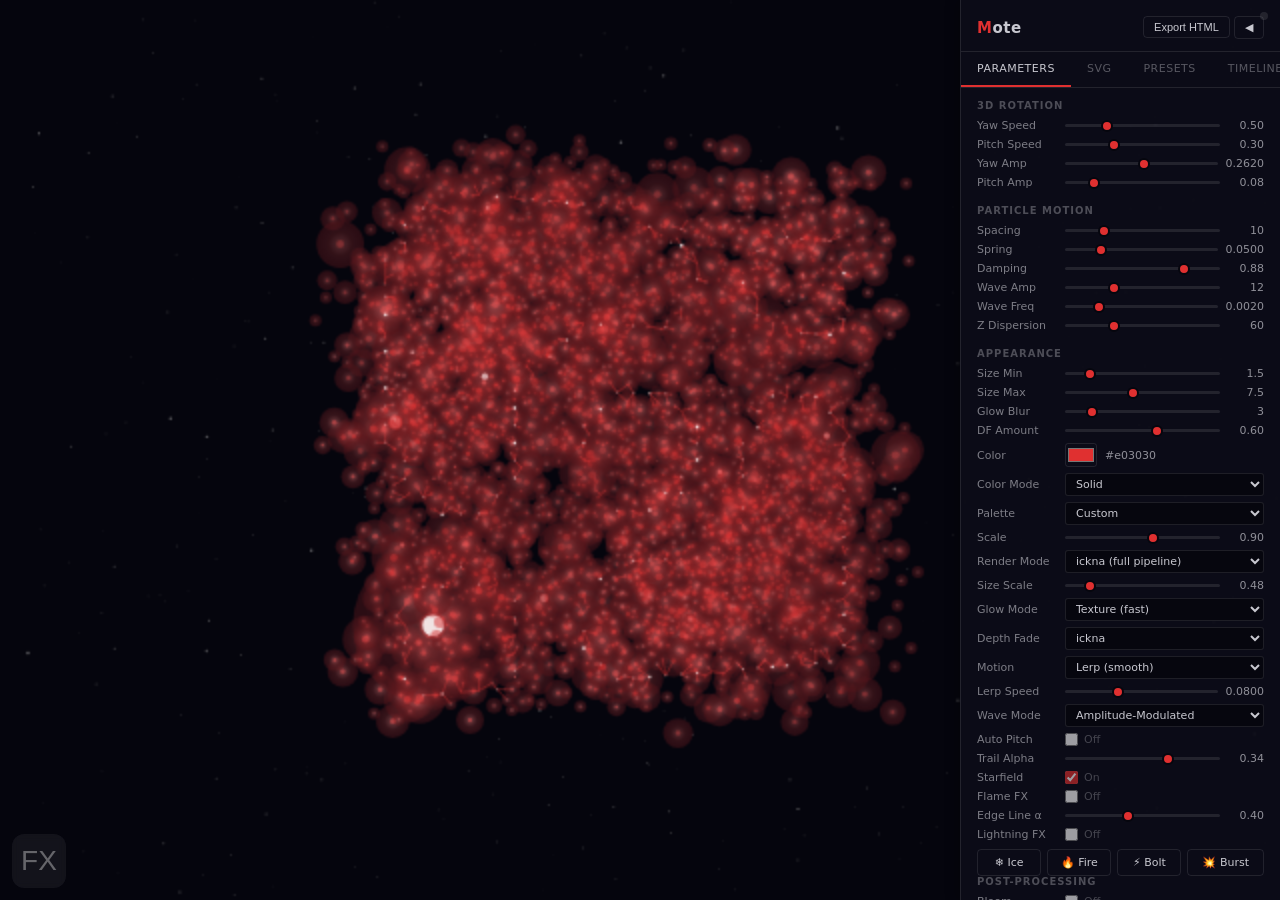
==== mote.html @ c1e9823a "fix: color mode gradient now visible through glow halos Glow halo source-atop tint was hardcoded to " ====
<!DOCTYPE html>
<html lang="en">
<head>
<meta charset="UTF-8">
<meta name="viewport" content="width=device-width,initial-scale=1,maximum-scale=1,user-scalable=no">
<title>Mote</title>
<style>
/* ── Reset ──────────────────────────────────────── */
*,*::before,*::after{box-sizing:border-box;margin:0;padding:0}
:root{--bg:#06060e;--fg:#c8c8d0;--accent:#e03030;--panel:rgba(12,12,24,.92);--border:rgba(200,200,208,.12)}
html,body{width:100%;height:100%;overflow:hidden;background:var(--bg);color:var(--fg);font-family:'Inter',system-ui,-apple-system,sans-serif;font-size:13px}
canvas{display:block;width:100%;height:100%}

/* ── Loading ────────────────────────────────────── */
#loading{position:fixed;inset:0;display:flex;align-items:center;justify-content:center;z-index:100;background:var(--bg);transition:opacity .6s ease;pointer-events:none}
#loading.hidden{opacity:0}
#loading .dot{width:6px;height:6px;margin:0 4px;border-radius:50%;background:var(--accent);animation:loadPulse 1.2s ease-in-out infinite}
#loading .dot:nth-child(2){animation-delay:.2s}
#loading .dot:nth-child(3){animation-delay:.4s}
@keyframes loadPulse{0%,100%{opacity:.2;transform:scale(1)}50%{opacity:1;transform:scale(1.5)}}

/* ── Player overlay ─────────────────────────────── */
#player-overlay{position:fixed;inset:0;z-index:5;pointer-events:none;display:none}
#player-overlay .info{position:absolute;bottom:24px;left:50%;transform:translateX(-50%);font-size:11px;opacity:.15;letter-spacing:1px;text-transform:uppercase;white-space:nowrap}
.mode-play #player-overlay{display:block}

/* ── Editor Panel ───────────────────────────────── */
#editor-panel{position:fixed;top:0;right:0;bottom:0;width:320px;z-index:50;background:var(--panel);border-left:1px solid var(--border);display:flex;flex-direction:column;overflow:hidden;transition:transform .3s ease;box-shadow:-2px 0 12px rgba(0,0,0,.3)}
.mode-play #editor-panel{display:none}
#editor-panel.collapsed{transform:translateX(100%)}
#editor-panel.collapsed .panel-toggle{display:none}

.panel-header{padding:16px 16px 12px;border-bottom:1px solid var(--border);display:flex;align-items:center;justify-content:space-between;flex-shrink:0}
.panel-header h1{font-size:15px;font-weight:600;letter-spacing:.5px}
.panel-header h1 span{color:var(--accent)}
.panel-header .btn{background:none;border:1px solid var(--border);color:var(--fg);padding:4px 10px;border-radius:4px;cursor:pointer;font-size:11px;transition:all .2s}
.panel-header .btn:hover{border-color:var(--accent);color:#fff}

.panel-tabs{display:flex;border-bottom:1px solid var(--border);flex-shrink:0}
.panel-tab{padding:10px 16px;cursor:pointer;font-size:11px;text-transform:uppercase;letter-spacing:.5px;opacity:.4;border-bottom:2px solid transparent;transition:all .2s;user-select:none}
.panel-tab:hover{opacity:.7}
.panel-tab.active{opacity:1;border-bottom-color:var(--accent)}

.panel-body{flex:1;overflow-y:auto;padding:12px 16px}
.panel-body::-webkit-scrollbar{width:4px}
.panel-body::-webkit-scrollbar-track{background:transparent}
.panel-body::-webkit-scrollbar-thumb{background:var(--border);border-radius:2px}

.panel-section{margin-bottom:16px}
.panel-section h3{font-size:10px;text-transform:uppercase;letter-spacing:1px;opacity:.35;margin-bottom:8px}

.param-row{display:flex;align-items:center;gap:8px;margin-bottom:6px}
.param-row label{flex:0 0 80px;font-size:11px;opacity:.6}
.param-row input[type="range"]{flex:1;height:3px;-webkit-appearance:none;appearance:none;background:var(--border);border-radius:2px;outline:none;cursor:pointer}
.param-row input[type="range"]::-webkit-slider-thumb{-webkit-appearance:none;width:12px;height:12px;border-radius:50%;background:var(--accent);border:2px solid var(--bg);cursor:pointer}
.param-row .param-val{flex:0 0 36px;text-align:right;font-size:11px;font-variant-numeric:tabular-nums;opacity:.7}
.param-row input[type="color"]{width:32px;height:24px;border:1px solid var(--border);border-radius:3px;padding:0;cursor:pointer;background:none}

.btn-row{display:flex;gap:6px;margin-top:8px;flex-wrap:wrap}
.btn-sm{background:transparent;border:1px solid var(--border);color:var(--fg);padding:6px 14px;border-radius:4px;cursor:pointer;font-size:11px;transition:all .2s;font-family:inherit}
.btn-sm:hover{border-color:var(--accent);color:#fff}
.btn-sm.primary{background:var(--accent);border-color:var(--accent);color:#fff}
.btn-sm.primary:hover{opacity:.85}

/* ── File drop zone ─────────────────────────────── */
.drop-zone{border:2px dashed var(--border);border-radius:6px;padding:24px 16px;text-align:center;cursor:pointer;transition:all .2s;margin-bottom:12px}
.drop-zone:hover,.drop-zone.dragover{border-color:var(--accent);background:rgba(224,48,48,.05)}
.drop-zone svg{width:24px;height:24px;opacity:.3;margin-bottom:6px}
.drop-zone p{font-size:11px;opacity:.4}
.drop-zone .filename{font-size:12px;opacity:.7;margin-top:4px;display:none}

/* ── Preset list ────────────────────────────────── */
.preset-list{display:flex;flex-direction:column;gap:4px}
.preset-item{display:flex;align-items:center;justify-content:space-between;padding:8px 10px;border:1px solid var(--border);border-radius:4px;cursor:pointer;transition:all .2s}
.preset-item:hover{border-color:rgba(200,200,208,.3)}
.preset-item.active{border-color:var(--accent);background:rgba(224,48,48,.08)}
.preset-item .name{font-size:11px;font-weight:500}
.preset-item .actions{display:flex;gap:4px}
.preset-item .actions button{background:none;border:none;color:var(--fg);opacity:.3;cursor:pointer;font-size:13px;padding:2px 4px;transition:opacity .2s}
.preset-item .actions button:hover{opacity:1}

/* ── Panel toggle ───────────────────────────────── */
.panel-toggle{position:absolute;top:50%;left:-32px;transform:translateY(-50%);width:32px;height:40px;background:var(--panel);border:1px solid var(--border);border-right:0;border-radius:4px 0 0 4px;cursor:pointer;color:var(--fg);font-size:14px;display:flex;align-items:center;justify-content:center;opacity:.5;transition:opacity .2s}
#editor-panel.collapsed .panel-toggle{left:auto;right:-32px;border-radius:0 4px 4px 0;border:1px solid var(--border);border-left:0}
.panel-toggle:hover{opacity:1}

/* ── Panel restore button (visible when collapsed) ── */
.panel-restore{position:fixed;top:12px;right:0;width:32px;height:40px;background:var(--panel);border:1px solid var(--border);border-right:0;border-radius:6px 0 0 6px;cursor:pointer;color:var(--fg);font-size:14px;display:none;align-items:center;justify-content:center;opacity:.4;transition:opacity .2s;z-index:51}
.panel-restore:hover{opacity:.85;background:rgba(224,48,48,.1);border-color:var(--accent)}
#editor-panel.collapsed ~ .panel-restore{display:flex}

/* ── Color row override ─────────────────────────── */
.color-row .param-val{flex:0 0 auto;font-size:10px;font-family:monospace;opacity:.5}

/* ── Responsive ─────────────────────────────────── */
@media(max-width:720px){#editor-panel{width:260px}}

/* ── Playback hamburger menu ──────────────────────────── */
#pmenu{position:fixed;bottom:12px;left:12px;z-index:60;font-family:'Inter',system-ui,sans-serif}
.mode-play #pmenu{display:block}
#pmenu-btn{width:54px;height:54px;border:none;background:rgba(255,255,255,.06);color:rgba(255,255,255,.35);border-radius:12px;font-size:28px;cursor:pointer;display:flex;align-items:center;justify-content:center;transition:all .3s;backdrop-filter:blur(4px)}
#pmenu-btn:hover,#pmenu-btn:active{background:rgba(255,255,255,.12);color:rgba(255,255,255,.7)}
#pmenu-items{display:none;flex-direction:column;gap:6px;margin-top:6px;padding:12px;background:rgba(6,6,14,.85);border:1px solid rgba(255,255,255,.08);border-radius:14px;backdrop-filter:blur(8px);min-width:260px}
#pmenu-items.open{display:flex}
.pmenu-row{display:flex;align-items:center;gap:10px;padding:6px 8px;border-radius:8px;cursor:pointer;transition:all .2s}
.pmenu-row:hover{background:rgba(255,255,255,.04)}
.pmenu-label{color:rgba(255,255,255,.7);font-size:18px;font-weight:500;flex:1;cursor:pointer;user-select:none;padding:6px 0}
.pmenu-label:active{color:#fff}
.pmenu-toggle{position:relative;width:42px;height:24px;flex-shrink:0;cursor:pointer}
.pmenu-toggle input{opacity:0;width:0;height:0}
.pmenu-toggle span{position:absolute;inset:0;background:rgba(255,255,255,.12);border-radius:12px;transition:all .3s}
.pmenu-toggle span::before{content:'';position:absolute;width:18px;height:18px;left:3px;top:3px;background:rgba(255,255,255,.35);border-radius:50%;transition:all .3s}
.pmenu-toggle input:checked+span{background:rgba(224,48,48,.5)}
.pmenu-toggle input:checked+span::before{left:21px;background:#fff}
.rate-slider{width:80px;height:5px;flex-shrink:0;-webkit-appearance:none;appearance:none;background:rgba(255,255,255,.15);border-radius:3px;outline:none;cursor:pointer}
.rate-slider::-webkit-slider-thumb{-webkit-appearance:none;width:14px;height:14px;border-radius:50%;background:rgba(255,255,255,.5);cursor:pointer}

/* ── Editor effect trigger buttons ────────────────────── */
.fx-row{display:flex;gap:6px;margin-top:8px}
.fx-btn{background:transparent;border:1px solid var(--border);color:var(--fg);padding:6px 12px;border-radius:4px;cursor:pointer;font-size:11px;transition:all .2s;font-family:inherit;flex:1;text-align:center}
.fx-btn:hover{border-color:var(--accent);color:#fff}
.fx-btn:active{background:rgba(224,48,48,.15)}

/* ── Disabled sliders for ickna profile ──────────────── */
.param-row.disabled{opacity:.3;pointer-events:none}
/* ── Animation tab ─────────────────────────────── */
.anim-kf-list{max-height:200px;overflow-y:auto;margin-bottom:4px}
/* ── WS indicator ──────────────────────────────── */
#ws-indicator{position:fixed;top:12px;right:12px;width:8px;height:8px;border-radius:50%;background:rgba(255,255,255,.1);z-index:70;transition:background .3s}
#ws-indicator.connected{background:#00ff88;box-shadow:0 0 6px rgba(0,255,136,.5)}
#ws-indicator.error{background:#ff4444}
/* ── Audio meter ───────────────────────────────── */
.audio-meter{display:flex;gap:2px;height:8px;margin-top:4px;opacity:.4}
.audio-meter-bar{flex:1;background:var(--border);border-radius:2px;transition:height .05s,background .05s;height:4px;align-self:flex-end}
#audio-meter-bass{background:var(--accent)}
#audio-meter-mid{background:rgba(200,200,208,.6)}
#audio-meter-treble{background:rgba(200,200,208,.4)}</style>
</head>

<body>

<!-- ── Canvas ─────────────────────────────────── -->
<canvas id="c"></canvas>

<!-- ── Loading ─────────────────────────────────── -->
<div id="loading"><div class="dot"></div><div class="dot"></div><div class="dot"></div></div>

<!-- ── Player overlay ──────────────────────────── -->
<div id="player-overlay">
  <div class="info">Mote <span style="color:var(--accent)">◆</span> <span id="player-preset-name"></span></div>
</div>
<div id="ws-indicator"></div>

<!-- ── Playback hamburger menu ───────────────── -->
<div id="pmenu">
  <button id="pmenu-btn">FX</button>
  <div id="pmenu-items">
    <div class="pmenu-row" data-action="ice">
      <span class="pmenu-label">❄️ Ice</span>
      <label class="pmenu-toggle"><input type="checkbox"><span></span></label>
      <input type="range" class="rate-slider" min="1" max="30" value="15">
    </div>
    <div class="pmenu-row" data-action="fire">
      <span class="pmenu-label">🔥 Fire</span>
      <label class="pmenu-toggle"><input type="checkbox"><span></span></label>
      <input type="range" class="rate-slider" min="1" max="30" value="15">
    </div>
    <div class="pmenu-row" data-action="lightning">
      <span class="pmenu-label">⚡ Lightning</span>
      <label class="pmenu-toggle"><input type="checkbox"><span></span></label>
      <input type="range" class="rate-slider" min="1" max="30" value="15">
    </div>
  </div>
</div>

<!-- ── Editor Panel ────────────────────────────── -->
<div id="editor-panel">
  <div class="panel-header">
    <h1><span>M</span>ote</h1>
    <div>
      <button class="btn" id="btn-export-html" title="Export as playback HTML">Export HTML</button>
      <button class="btn" id="btn-toggle-collapse" title="Collapse panel">◀</button>
    </div>
  </div>

  <div class="panel-tabs">
    <div class="panel-tab active" data-tab="params">Parameters</div>
    <div class="panel-tab" data-tab="svg">SVG</div>
    <div class="panel-tab" data-tab="presets">Presets</div>
    <div class="panel-tab" data-tab="timeline">Timeline</div>
    <div class="panel-tab" data-tab="anim">Animation</div>
  </div>

  <div class="panel-body" id="panel-body">
    <!-- ── PARAMETERS TAB ── -->
    <div class="panel-tab-content" data-tab="params">
      <div class="panel-section">
        <h3>3D Rotation</h3>
        <div class="param-row"><label>Yaw Speed</label><input type="range" id="p-yawSpeed" min="0" max="2" step="0.01"><span class="param-val" id="v-yawSpeed"></span></div>
        <div class="param-row"><label>Pitch Speed</label><input type="range" id="p-pitchSpeed" min="0" max="1" step="0.01"><span class="param-val" id="v-pitchSpeed"></span></div>
        <div class="param-row"><label>Yaw Amp</label><input type="range" id="p-yawAmp" min="0" max="1" step="0.01"><span class="param-val" id="v-yawAmp"></span></div>
        <div class="param-row"><label>Pitch Amp</label><input type="range" id="p-pitchAmp" min="0" max="0.5" step="0.01"><span class="param-val" id="v-pitchAmp"></span></div>
      </div>

      <div class="panel-section">
        <h3>Particle Motion</h3>
        <div class="param-row"><label>Spacing</label><input type="range" id="p-spacing" min="4" max="60" step="1"><span class="param-val" id="v-spacing"></span></div>
        <div class="param-row"><label>Spring</label><input type="range" id="p-spring" min="0.01" max="0.2" step="0.005"><span class="param-val" id="v-spring"></span></div>
        <div class="param-row"><label>Damping</label><input type="range" id="p-damping" min="0.5" max="0.98" step="0.01"><span class="param-val" id="v-damping"></span></div>
        <div class="param-row"><label>Wave Amp</label><input type="range" id="p-waveAmp" min="0" max="40" step="1"><span class="param-val" id="v-waveAmp"></span></div>
        <div class="param-row"><label>Wave Freq</label><input type="range" id="p-waveFreq" min="0" max="0.01" step="0.0001"><span class="param-val" id="v-waveFreq"></span></div>
        <div class="param-row"><label>Z Dispersion</label><input type="range" id="p-zDispersion" min="0" max="200" step="1"><span class="param-val" id="v-zDispersion"></span></div>
      </div>

      <div class="panel-section">
        <h3>Appearance</h3>
        <div class="param-row"><label>Size Min</label><input type="range" id="p-sizeMin" min="0.5" max="8" step="0.5"><span class="param-val" id="v-sizeMin"></span></div>
        <div class="param-row"><label>Size Max</label><input type="range" id="p-sizeMax" min="1" max="16" step="0.5"><span class="param-val" id="v-sizeMax"></span></div>
        <div class="param-row"><label>Glow Blur</label><input type="range" id="p-glowBlur" min="0" max="20" step="1"><span class="param-val" id="v-glowBlur"></span></div>
        <div class="param-row"><label>DF Amount</label><input type="range" id="p-depthFade" min="0" max="1" step="0.05"><span class="param-val" id="v-depthFade"></span></div>
        <div class="param-row"><label>Color</label><input type="color" id="p-color"><span class="param-val" id="v-color"></span></div>
                <div class="param-row color-secondary-row" style="display:none"><label>Color 2</label><input type="color" id="p-colorSecondary"><span class="param-val" id="v-colorSecondary"></span></div>
                <div class="param-row"><label>Color Mode</label>
                  <select id="p-colorMode" style="flex:1;background:var(--bg);color:var(--fg);border:1px solid var(--border);border-radius:3px;padding:3px 6px;font-size:11px;font-family:inherit">
                    <option value="solid">Solid</option>
                    <option value="gradient-z">Z Gradient</option>
                    <option value="gradient-position">Position</option>
                    <option value="gradient-random">Random</option>
                  </select>
                </div>
                <div class="param-row"><label>Palette</label>
                  <select id="p-palette" style="flex:1;background:var(--bg);color:var(--fg);border:1px solid var(--border);border-radius:3px;padding:3px 6px;font-size:11px;font-family:inherit">
                    <option value="custom">Custom</option>
                    <option value="fire">Fire</option>
                    <option value="ocean">Ocean</option>
                    <option value="aurora">Aurora</option>
                    <option value="sunset">Sunset</option>
                    <option value="neon">Neon</option>
                    <option value="monochrome">Monochrome</option>
                  </select>
                </div>
                <div class="param-row"><label>Scale</label><input type="range" id="p-scale" min="0.1" max="1.5" step="0.05"><span class="param-val" id="v-scale"></span></div>
                <div class="param-row"><label>Render Mode</label>
                  <select id="p-renderMode" style="flex:1;background:var(--bg);color:var(--fg);border:1px solid var(--border);border-radius:3px;padding:3px 6px;font-size:11px;font-family:inherit">
                    <option value="ickna">ickna (full pipeline)</option>
                    <option value="dots">Dots</option>
                    <option value="lines">Connected Lines</option>
                    <option value="triangles">Triangles</option>
                    <option value="glow">Glow Field</option>
                  </select>
                </div>
                <div class="param-row"><label>Size Scale</label><input type="range" id="p-sizeScale" min="0.1" max="3" step="0.02"><span class="param-val" id="v-sizeScale"></span></div>
                <div class="param-row"><label>Glow Mode</label>
                  <select id="p-glowMode" style="flex:1;background:var(--bg);color:var(--fg);border:1px solid var(--border);border-radius:3px;padding:3px 6px;font-size:11px;font-family:inherit">
                    <option value="texture">Texture (fast)</option>
                    <option value="shadow">Shadow</option>
                    <option value="off">Off</option>
                  </select>
                </div>
                <div class="param-row"><label>Depth Fade</label>
                  <select id="p-depthFadeMode" style="flex:1;background:var(--bg);color:var(--fg);border:1px solid var(--border);border-radius:3px;padding:3px 6px;font-size:11px;font-family:inherit">
                    <option value="ickna">ickna</option>
                    <option value="linear">Linear</option>
                  </select>
                </div>
                <div class="param-row"><label>Motion</label>
                  <select id="p-motionMode" style="flex:1;background:var(--bg);color:var(--fg);border:1px solid var(--border);border-radius:3px;padding:3px 6px;font-size:11px;font-family:inherit">
                    <option value="lerp">Lerp (smooth)</option>
                    <option value="spring">Spring (bouncy)</option>
                  </select>
                </div>
                <div class="param-row"><label>Lerp Speed</label><input type="range" id="p-lerpSpeed" min="0.02" max="0.2" step="0.005"><span class="param-val" id="v-lerpSpeed"></span></div>
                <div class="param-row"><label>Wave Mode</label>
                  <select id="p-waveMode" style="flex:1;background:var(--bg);color:var(--fg);border:1px solid var(--border);border-radius:3px;padding:3px 6px;font-size:11px;font-family:inherit">
                    <option value="am">Amplitude-Modulated</option>
                    <option value="fixed">Fixed</option>
                  </select>
                </div>
                <div class="param-row"><label>Auto Pitch</label>
                  <label style="flex:1;display:flex;align-items:center;gap:6px;cursor:pointer">
                    <input type="checkbox" id="p-autoPitch" style="accent-color:var(--accent)">
                    <span style="font-size:11px;opacity:.5" id="v-autoPitch">Off</span>
                  </label>
                </div>
                <div class="param-row line-threshold-row" style="display:none"><label>Line Threshold</label><input type="range" id="p-lineThreshold" min="20" max="200" step="2"><span class="param-val" id="v-lineThreshold"></span></div>
                <div class="param-row"><label>Trail Alpha</label><input type="range" id="p-trailAlpha" min="0" max="0.5" step="0.01"><span class="param-val" id="v-trailAlpha"></span></div>
                <div class="param-row"><label>Starfield</label>
                  <label style="flex:1;display:flex;align-items:center;gap:6px;cursor:pointer">
                    <input type="checkbox" id="p-starfieldEnabled" style="accent-color:var(--accent)">
                    <span style="font-size:11px;opacity:.5" id="v-starfieldEnabled">On</span>
                  </label>
                </div>
                <div class="param-row"><label>Flame FX</label>
                  <label style="flex:1;display:flex;align-items:center;gap:6px;cursor:pointer">
                    <input type="checkbox" id="p-flameEnabled" style="accent-color:var(--accent)">
                    <span style="font-size:11px;opacity:.5" id="v-flameEnabled">Off</span>
                  </label>
                </div>
                <div class="param-row"><label>Edge Line α</label><input type="range" id="p-edgeLineAlpha" min="0" max="1" step="0.02"><span class="param-val" id="v-edgeLineAlpha"></span></div>
                <div class="param-row"><label>Lightning FX</label>
                  <label style="flex:1;display:flex;align-items:center;gap:6px;cursor:pointer">
                    <input type="checkbox" id="p-lightningEnabled" style="accent-color:var(--accent)">
                    <span style="font-size:11px;opacity:.5" id="v-lightningEnabled">Off</span>
                  </label>
                </div>
                <div class="fx-row">
                  <button class="fx-btn" id="btn-fx-ice">❄️ Ice</button>
                  <button class="fx-btn" id="btn-fx-fire">🔥 Fire</button>
                  <button class="fx-btn" id="btn-fx-lightning">⚡ Bolt</button>
                <button class="btn-sm" id="btn-fx-burst">💥 Burst</button>
                </div>
                <div class="panel-section">
                  <h3>Post-Processing</h3>
                  <div class="param-row"><label>Bloom</label>
                    <label style="flex:1;display:flex;align-items:center;gap:6px;cursor:pointer">
                      <input type="checkbox" id="p-bloom" style="accent-color:var(--accent)">
                      <span style="font-size:11px;opacity:.5" id="v-bloom">Off</span>
                    </label>
                  </div>
                  <div class="param-row"><label>Bloom Intensity</label><input type="range" id="p-bloomIntensity" min="0" max="1" step="0.05"><span class="param-val" id="v-bloomIntensity"></span></div>
                  <div class="param-row"><label>Vignette</label>
                    <label style="flex:1;display:flex;align-items:center;gap:6px;cursor:pointer">
                      <input type="checkbox" id="p-vignette" style="accent-color:var(--accent)">
                      <span style="font-size:11px;opacity:.5" id="v-vignette">Off</span>
                    </label>
                  </div>
                  <div class="param-row"><label>Color Grade</label>
                    <select id="p-colorGrade" style="flex:1;background:var(--bg);color:var(--fg);border:1px solid var(--border);border-radius:3px;padding:3px 6px;font-size:11px;font-family:inherit">
                      <option value="none">None</option>
                      <option value="warm">Warm</option>
                      <option value="cool">Cool</option>
                      <option value="dramatic">Dramatic</option>
                    </select>
                  </div>
                </div>
                <div class="panel-section">
                  <h3>Audio Reactivity</h3>
                  <div class="param-row"><label>Audio</label>
                    <label style="flex:1;display:flex;align-items:center;gap:6px;cursor:pointer">
                      <input type="checkbox" id="p-audioEnabled" style="accent-color:var(--accent)">
                      <span style="font-size:11px;opacity:.5" id="v-audioEnabled">Off</span>
                    </label>
                  </div>
                  <div class="param-row"><label>Source</label>
                    <select id="p-audioSource" style="flex:1;background:var(--bg);color:var(--fg);border:1px solid var(--border);border-radius:3px;padding:3px 6px;font-size:11px;font-family:inherit">
                      <option value="mic">Microphone</option>
                      <option value="element">Audio Element</option>
                    </select>
                  </div>
                  <div class="param-row"><label>Impact</label><input type="range" id="p-audioImpact" min="0" max="1" step="0.05"><span class="param-val" id="v-audioImpact"></span></div>
                  <div class="audio-meter" id="audio-meter">
                    <div class="audio-meter-bar" id="audio-meter-bass"></div>
                    <div class="audio-meter-bar" id="audio-meter-mid"></div>
                    <div class="audio-meter-bar" id="audio-meter-treble"></div>
                  </div>
                </div>
                <div class="param-row"><label>Drag Rotate</label>
                  <label style="flex:1;display:flex;align-items:center;gap:6px;cursor:pointer">
                    <input type="checkbox" id="p-dragEnabled" style="accent-color:var(--accent)">
                    <span style="font-size:11px;opacity:.5" id="v-dragEnabled">Off</span>
                  </label>
                </div>
<div class="param-row"><label>Hue Cycle</label>
                  <label style="flex:1;display:flex;align-items:center;gap:6px;cursor:pointer">
                    <input type="checkbox" id="p-hueCycle" style="accent-color:var(--accent)">
                    <span style="font-size:11px;opacity:.5" id="v-hueCycle">Off</span>
                  </label>
                </div>
                <div class="param-row"><label>Hue Speed</label><input type="range" id="p-hueCycleSpeed" min="0.05" max="3" step="0.05"><span class="param-val" id="v-hueCycleSpeed"></span></div>
                <div class="param-row"><label>Strobe</label>
                  <label style="flex:1;display:flex;align-items:center;gap:6px;cursor:pointer">
                    <input type="checkbox" id="p-strobeEnabled" style="accent-color:var(--accent)">
                    <span style="font-size:11px;opacity:.5" id="v-strobeEnabled">Off</span>
                  </label>
                </div>
                <div class="param-row"><label>Kaleidoscope</label>
                  <label style="flex:1;display:flex;align-items:center;gap:6px;cursor:pointer">
                    <input type="checkbox" id="p-kaleidoscopeEnabled" style="accent-color:var(--accent)">
                    <span style="font-size:11px;opacity:.5" id="v-kaleidoscopeEnabled">Off</span>
                  </label>
                </div>
<div class="param-row"><label>God Rays</label>
                  <label style="flex:1;display:flex;align-items:center;gap:6px;cursor:pointer">
                    <input type="checkbox" id="p-godRaysEnabled" style="accent-color:var(--accent)">
                    <span style="font-size:11px;opacity:.5" id="v-godRaysEnabled">Off</span>
                  </label>
                </div>
                <div class="param-row"><label>Ray Intensity</label><input type="range" id="p-godRaysIntensity" min="0.1" max="1" step="0.05"><span class="param-val" id="v-godRaysIntensity"></span></div>
                <div class="param-row"><label>Waveform</label>
                  <label style="flex:1;display:flex;align-items:center;gap:6px;cursor:pointer">
                    <input type="checkbox" id="p-waveformEnabled" style="accent-color:var(--accent)">
                    <span style="font-size:11px;opacity:.5" id="v-waveformEnabled">Off</span>
                  </label>
                </div>
                <div class="param-row"><label>Waveform Mode</label>
                  <select id="p-waveformMode" style="flex:1;background:var(--bg);color:var(--fg);border:1px solid var(--border);border-radius:3px;padding:3px 6px;font-size:11px;font-family:inherit">
                    <option value="bars">Bars</option>
                    <option value="circular">Circular</option>
                  </select>
                </div>
<div class="param-row"><label>Swirl</label>
                  <label style="flex:1;display:flex;align-items:center;gap:6px;cursor:pointer">
                    <input type="checkbox" id="p-swirlEnabled" style="accent-color:var(--accent)">
                    <span style="font-size:11px;opacity:.5" id="v-swirlEnabled">Off</span>
                  </label>
                </div>
                <div class="param-row"><label>Swirl Intensity</label><input type="range" id="p-swirlIntensity" min="0" max="1" step="0.02"><span class="param-val" id="v-swirlIntensity"></span></div>
              </div>

              <div class="btn-row">
                <button class="btn-sm primary" id="btn-reset-particles">Reset Particles</button>
                <button class="btn-sm" id="btn-reset-defaults">Reset Defaults</button>
              </div>
            </div>

    <!-- ── SVG TAB ── -->
    <div class="panel-tab-content" data-tab="svg" style="display:none">
      <div class="panel-section">
        <h3>Import SVG / Image</h3>
        <div class="drop-zone" id="drop-zone">
          <svg viewBox="0 0 24 24" fill="none" stroke="currentColor" stroke-width="1.5"><path d="M12 4v16M4 12h16"/></svg>
          <p>Drop SVG, PNG, or JPG file</p>
          <div class="filename" id="svg-filename"></div>
        </div>
        <input type="file" id="svg-file-input" accept=".svg,.png,.jpg,.jpeg" style="display:none">
      </div>
      <div class="panel-section">
        <h3>Current Shape</h3>
        <div id="svg-info">No SVG loaded</div>
      </div>
      <div class="btn-row">
        <button class="btn-sm" id="btn-load-ickna">Reset to ickna logo</button>
      </div>
    </div>

    <!-- ── PRESETS TAB ── -->
    <div class="panel-tab-content" data-tab="presets" style="display:none">
      <div class="panel-section">
        <h3>Saved Presets</h3>
        <div class="preset-list" id="preset-list"></div>
      </div>
      <div class="btn-row">
        <button class="btn-sm primary" id="btn-save-preset">Save Current as Preset</button>
        <button class="btn-sm" id="btn-export-preset">Export Preset JSON</button>
        <button class="btn-sm" id="btn-import-preset">Import Preset JSON</button>
      </div>
      <input type="file" id="preset-file-input" accept=".json" style="display:none">
    </div>

    <!-- ── TIMELINE TAB ── -->
    <div class="panel-tab-content" data-tab="timeline" style="display:none">
      <div class="panel-section">
        <h3>Playlist</h3>
        <div class="btn-row">
          <button class="btn-sm primary" id="btn-playlist-play">▶ Play</button>
          <button class="btn-sm" id="btn-playlist-pause">⏸ Pause</button>
          <button class="btn-sm" id="btn-playlist-stop">⏹ Stop</button>
          <button class="btn-sm" id="btn-playlist-add">+ Add Current</button>
          <button class="btn-sm" id="btn-playlist-clear">Clear</button>
        </div>
        <div class="preset-list" id="playlist-list" style="margin-top:8px">
          <div style="opacity:.3;font-size:11px;padding:8px 0">No items in playlist</div>
        </div>
        </div>
      </div>

      <!-- ── ANIMATION TAB ── -->
      <div class="panel-tab-content" data-tab="anim" style="display:none">
      <div class="panel-section">
        <h3>Animate Parameter</h3>
          <select id="anim-param-select" style="width:100%;background:var(--bg);color:var(--fg);border:1px solid var(--border);border-radius:3px;padding:6px 8px;font-size:11px;font-family:inherit">
            <option value="">— Select a parameter —</option>
          </select>
        </div>
        <div class="panel-section" id="anim-editor" style="display:none">
          <h3 id="anim-editor-title">Keyframes</h3>
          <div class="anim-kf-list" id="anim-keyframes">
            <div style="opacity:.3;font-size:11px;padding:4px 0">No keyframes</div>
          </div>
          <div class="btn-row" style="margin-top:8px">
            <button class="btn-sm primary" id="btn-anim-add">+ Add at current time</button>
            <button class="btn-sm" id="btn-anim-clear">Clear All</button>
          </div>
          <div class="param-row" style="margin-top:8px">
            <label>Easing</label>
            <select id="anim-easing" style="flex:1;background:var(--bg);color:var(--fg);border:1px solid var(--border);border-radius:3px;padding:3px 6px;font-size:11px;font-family:inherit">
              <option value="linear">Linear</option>
              <option value="ease-in">Ease In</option>
              <option value="ease-out">Ease Out</option>
              <option value="ease-in-out">Ease In-Out</option>
            </select>
          </div>
          <div class="param-row">
            <label style="flex:0 0 auto;display:flex;align-items:center;gap:6px;cursor:pointer;font-size:11px">
              <input type="checkbox" id="anim-loop" style="accent-color:var(--accent)"> Loop
            </label>
          </div>
      </div>
      </div>

    </div>

      <button class="panel-toggle" id="panel-toggle" title="Collapse">◀</button>
</div>

<!-- ── Restore button (visible when panel collapsed) ── -->
<button class="panel-restore" id="panel-restore" title="Show panel">☰</button>
<script>
/** Mote — SVG-to-particle engine. Built 2026-07-18 */
(function() {
// ═══════════════════════════════════════════════════════════════
// Mote — SVG-to-particle engine
// ═══════════════════════════════════════════════════════════════

// ── Embedded ickna logo SVG ───────────────────────────────────
const ICKNA_SVG = `<svg xmlns="http://www.w3.org/2000/svg" viewBox="0 0 4000 3000">
  <g transform="matrix(20.207,0,0,20.207,292.003,-186.173)">
    <path d="M136.86,63.78 C126,63.78 117.2,72.59 117.19,83.45 L117.19,96.45 C117.19,107.31 108.39,116.11 97.53,116.11 L84.53,116.11 C73.67,116.1 64.86,124.9 64.85,135.76 C64.84,146.62 73.64,155.43 84.5,155.44 L136.85,155.44 C147.71,155.44 156.51,146.63 156.52,135.77 L156.52,83.44 C156.52,72.58 147.72,63.78 136.86,63.78 Z"/>
    <path d="M84.53,11.44 L32.19,11.44 C21.33,11.44 12.53,20.25 12.52,31.11 L12.52,83.44 C12.52,94.3 21.32,103.11 32.19,103.11 C43.06,103.11 51.86,94.31 51.86,83.44 L51.86,70.44 C51.86,59.58 60.66,50.78 71.52,50.78 L84.52,50.78 C95.38,50.78 104.19,41.98 104.19,31.11 C104.19,20.24 95.39,11.44 84.53,11.44 Z"/>
    <circle cx="84.53" cy="83.44" r="19.67"/>
    <circle cx="32.19" cy="135.78" r="19.67"/>
    <circle cx="136.86" cy="31.11" r="19.67"/>
  </g>
</svg>`;

// ── Default Parameters ────────────────────────────────────────
const DEFAULT_PARAMS = {
  // Rotation
  yawSpeed: 0.5,
  pitchSpeed: 0.3,
  yawAmp: 0.262,
  pitchAmp: 0.08,
  autoPitch: false,
  // Particle motion
  spacing: 10,
  motionMode: 'lerp',
  lerpSpeed: 0.08,
  spring: 0.05,
  damping: 0.88,
  // Waves
  waveMode: 'am',
  waveAmp: 12,
  waveFreq: 0.002,
  zDispersion: 60,
  // Appearance
  sizeMin: 1.5,
  sizeMax: 7.5,
  sizeScale: 0.48,
  glowMode: 'texture',
  glowBlur: 3,
  depthFadeMode: 'ickna',
  depthFade: 0.6,
  color: '#e03030',
  colorSecondary: '#7b2ff7',
  colorMode: 'solid',
  palette: 'custom',
  scale: 0.90,
  renderMode: 'ickna',
  // Background & trail
  starfieldEnabled: true,
  trailAlpha: 0.34,
  // Effects
  flameEnabled: false,
  lightningEnabled: false,
  edgeLineAlpha: 0.4,
  // Misc
  transitionDuration: 800,
  lineThreshold: 60,
  // Animation
  anim: {},
  // Post-processing
  bloom: false,
  bloomIntensity: 0.4,
  vignette: false,
  colorGrade: 'none',
  // Audio reactivity
  audioEnabled: false,
  audioSource: 'mic',
  audioImpact: 0.5,
  // Interaction
  dragEnabled: false,
  // Color Cycle
  hueCycle: false,
  hueCycleSpeed: 0.25,
  // Strobe
  strobeEnabled: false,
  strobeRate: 8,
  // Swirl
  swirlEnabled: false,
  swirlIntensity: 0.3,
  // Burst
  burstForce: 5,
  burstDecay: 0.95,
  // Kaleidoscope
  kaleidoscopeEnabled: false,
  kaleidoscopeSegments: 6,
  // God Rays
  godRaysEnabled: false,
  godRaysIntensity: 0.4,
  // Waveform Visualizer
  waveformEnabled: false,
  waveformMode: "bars"
};

// ═══════════════════════════════════════════════════════════════
// Color Helpers
// ═══════════════════════════════════════════════════════════════

const PALETTES = {
  custom: { name: 'Custom', colors: ['#e03030', '#7b2ff7'] },
  fire: { name: 'Fire', colors: ['#e03030', '#ff6b35', '#f7c59f'] },
  ocean: { name: 'Ocean', colors: ['#00d4ff', '#0077b6', '#023e8a'] },
  aurora: { name: 'Aurora', colors: ['#00ff87', '#60efff', '#7b2ff7'] },
  sunset: { name: 'Sunset', colors: ['#ff6b35', '#e03030', '#7b2ff7'] },
  neon: { name: 'Neon', colors: ['#ff00ff', '#00ffff', '#ffff00'] },
  monochrome: { name: 'Monochrome', colors: ['#e03030', '#901818', '#400808'] }
};

function hexToRgb(hex) {
  return { r: parseInt(hex.slice(1, 3), 16), g: parseInt(hex.slice(3, 5), 16), b: parseInt(hex.slice(5, 7), 16) };
}

function lerpRgb(rgb1, rgb2, t) {
  const t2 = Math.max(0, Math.min(1, t));
  return `rgb(${Math.round(rgb1.r + (rgb2.r - rgb1.r) * t2)},${Math.round(rgb1.g + (rgb2.g - rgb1.g) * t2)},${Math.round(rgb1.b + (rgb2.b - rgb1.b) * t2)})`;
}

function getParticleColor(pt, p, rgb1, rgb2) {

// HSL color cycling
function hueShift(hex,delta){const r=parseInt(hex.slice(1,3),16)/255,g=parseInt(hex.slice(3,5),16)/255,b=parseInt(hex.slice(5,7),16)/255;const mx=Math.max(r,g,b),mn=Math.min(r,g,b);let h=0,s,l=(mx+mn)/2;if(mx!==mn){const d=mx-mn;s=l>.5?d/(2-mx-mn):d/(mx+mn);h=mx===r?((g-b)/d+(g<b?6:0))/6:mx===g?((b-r)/d+2)/6:((r-g)/d+4)/6;}h=(h+delta)%1;if(h<0)h+=1;const h2r=(p,q,t)=>{if(t<0)t+=1;if(t>1)t-=1;return t<1/6?p+(q-p)*6*t:t<1/2?q:t<2/3?p+(q-p)*(2/3-t)*6:p;};const q=l<.5?l*(1+s):l+s-l*s,p2=2*l-q,nr=Math.round(h2r(p2,q,h+1/3)*255),ng=Math.round(h2r(p2,q,h)*255),nb=Math.round(h2r(p2,q,h-1/3)*255);return"#"+[nr,ng,nb].map(v=>Math.max(0,Math.min(255,v)).toString(16).padStart(2,"0")).join("");}
  if (p.colorMode === 'solid' || !rgb2) return p.color;
  let t;
  switch (p.colorMode) {
    case 'gradient-z': t = (pt.z + 100) / 400; break;
    case 'gradient-position': t = ((pt.px + pt.py) / 800 + 0.5) % 1; break;
    case 'gradient-random': t = (pt.phase / (Math.PI * 2)); break;
    default: return p.color;
  }
  return lerpRgb(rgb1, rgb2, t);
}

// ═══════════════════════════════════════════════════════════════
// Animator — keyframe-based param animation
// ═══════════════════════════════════════════════════════════════

let animStartTime = 0;

function lerpColor(c1, c2, tVal) {
  const r1 = parseInt(c1.slice(1, 3), 16), g1 = parseInt(c1.slice(3, 5), 16), b1 = parseInt(c1.slice(5, 7), 16);
  const r2 = parseInt(c2.slice(1, 3), 16), g2 = parseInt(c2.slice(3, 5), 16), b2 = parseInt(c2.slice(5, 7), 16);
  const rt = Math.round(r1 + (r2 - r1) * tVal), gt = Math.round(g1 + (g2 - g1) * tVal), bt = Math.round(b1 + (b2 - b1) * tVal);
  return '#' + rt.toString(16).padStart(2, '0') + gt.toString(16).padStart(2, '0') + bt.toString(16).padStart(2, '0');
}

function applyEasing(t, easing) {
  switch (easing) {
    case 'ease-in': return t * t;
    case 'ease-out': return 1 - (1 - t) * (1 - t);
    case 'ease-in-out': return t < 0.5 ? 2 * t * t : 1 - Math.pow(-2 * t + 2, 2) / 2;
    default: return t;
  }
}

function animEvaluate(baseParams, animDef, elapsed) {
  if (!animDef || !Object.keys(animDef).length) return baseParams;
  const rp = { ...baseParams };
  for (const key in animDef) {
    const a = animDef[key];
    if (!a.keyframes || a.keyframes.length < 2) continue;
    const last = a.keyframes[a.keyframes.length - 1][0];
    let et = a.loop ? elapsed % last : Math.min(elapsed, last);
    let i = 0;
    while (i < a.keyframes.length - 1 && a.keyframes[i + 1][0] < et) i++;
    const t0 = a.keyframes[i][0], v0 = a.keyframes[i][1];
    const t1 = a.keyframes[i + 1][0], v1 = a.keyframes[i + 1][1];
    const raw = t1 > t0 ? Math.max(0, Math.min(1, (et - t0) / (t1 - t0))) : 0;
    const tVal = applyEasing(raw, a.easing || 'linear');
    if (typeof v0 === 'string' && v0[0] === '#') {
      rp[key] = lerpColor(v0, v1, tVal);
    } else {
      rp[key] = v0 + (v1 - v0) * tVal;
    }
  }
  return rp;
}

// ── State ─────────────────────────────────────────────────────
let params = { ...DEFAULT_PARAMS };
let sourceType = 'svg';   // 'svg' or 'image'
let particles = [];
let presetName = 'ickna';
let currentSVG = ICKNA_SVG;
const canvas = document.getElementById('c');
let ctx = canvas.getContext('2d');
let W, H, DPR;
let logoCanvas = null;
// Half-res offscreen render target for performance
let renderCanvas = null;
let rctx = null;
let animId = null;
let engineReady = false;
let waveNodes = []; // extracted from SVG circles
let yawAngle = 0, pitchAngle = 0;
let yawSpd = 0, pitchSpd = 0;
let yRotEnabled = true;
const keys = {};
let edgeParticles = []; // edge particles for shimmer effect
let layers = [];           // multi-layer: [{name, svg, params, logoCanvas, particles, edgeParticles, waveNodes}]
let transition = null; // { startTime, duration, oldParticles, oldEdgeParticles }
let stars = [];
let lightningQueue = [];   // { idx, type:'edge'|'main', parentIdx, parentType, delay, hop }
let lightningBolts = [];   // { x1, y1, x2, y2, life }
let lightningPaths = [];   // { path, branches, progress, life, strikes }
let dragState = { active: false, startX: 0, startY: 0, moved: false };
const DRAG_SENSITIVITY = 0.008;
let playlist = [];
let playlistIndex = 0;
let playlistTimer = 0;
let isPlaylistPlaying = false;
let frameCount = 0;        // frame counter for throttling

// ── URL mode ──────────────────────────────────────────────────
const urlParams = new URLSearchParams(window.location.search);
const isPlayMode = urlParams.get('mode') === 'play';
const presetParam = urlParams.get('preset') || '';
const fpsLimit = parseInt(urlParams.get('fps')) || 0;
const hideOverlay = urlParams.has('hideOverlay');
const wsPort = parseInt(urlParams.get('ws')) || 0;
let wsConnection = null;
let wsConnected = false;
let lastFrameTime = 0;
const audioParam = urlParams.get('audio') || '';
const bgColor = urlParams.get('bgcolor') || '';
const fullscreenParam = urlParams.get('fullscreen') || '';

// ── Audio Reactivity ──────────────────────────────────────────
const AudioReactivity = {
  ctx: null,
  analyser: null,
  source: null,
  stream: null,
  bass: 0, mid: 0, treble: 0, energy: 0,
  bassPeak: false, lastBassPeak: 0,
  fftSize: 256,
  initialized: false,

  async init(sourceType) {
    if (this.initialized) return true;
    try {
      this.ctx = new (window.AudioContext || window.webkitAudioContext)();
      // Resume suspended context (browser autoplay policy)
      if (this.ctx.state === 'suspended') await this.ctx.resume();
    } catch (e) { console.warn('[mote] AudioContext failed:', e.message); return false; }

    try {
      if (sourceType === 'mic') {
        this.stream = await navigator.mediaDevices.getUserMedia({ audio: true, video: false });
        this.source = this.ctx.createMediaStreamSource(this.stream);
      } else {
        // sourceType is an audio file URL or element selector
        const el = document.querySelector(sourceType) || document.getElementById(sourceType);
        if (!el) {
          const audio = new Audio();
          audio.src = sourceType;
          audio.loop = true;
          audio.crossOrigin = 'anonymous';
          document.body.appendChild(audio);
          this.source = this.ctx.createMediaElementSource(audio);
          audio.play().catch(() => {});
        } else {
          this.source = this.ctx.createMediaElementSource(el);
        }
      }
    } catch (e) {
      console.warn('[mote] audio source failed:', e.message);
      return false;
    }

    this.analyser = this.ctx.createAnalyser();
    this.analyser.fftSize = this.fftSize;
    this.source.connect(this.analyser);
    // Only connect to speakers for element sources, not mic (prevents feedback)
    if (sourceType !== 'mic') this.analyser.connect(this.ctx.destination);
    this.initialized = true;
    return true;
  },

  update() {
    if (!this.initialized || !this.analyser) return;
    const len = this.analyser.frequencyBinCount;
    const data = new Uint8Array(len);
    this.analyser.getByteFrequencyData(data);

    // Frequency bands (approximate with 256 fftSize, 44100 sample rate)
    // bin width = 44100/256 ≈ 172 Hz per bin
    // bass: bins 0-2  (0-516 Hz)
    // mid:  bins 3-11 (516-2067 Hz)
    // treble: bins 12-63 (2067-11025 Hz)
    let bass = 0, mid = 0, treble = 0, total = 0;
    for (let i = 0; i < 3 && i < len; i++) bass += data[i];
    for (let i = 3; i < 12 && i < len; i++) mid += data[i];
    for (let i = 12; i < len; i++) treble += data[i];
    bass /= 3 * 255;
    mid /= 9 * 255;
    treble /= (len - 12) * 255;
    for (let i = 0; i < len; i++) total += data[i];
    this.bass = bass;
    this.mid = mid;
    this.treble = treble;
    this.energy = total / (len * 255);

    // Beat detection: bass spike above threshold
    const now = performance.now();
    if (bass > 0.6 && now - this.lastBassPeak > 200) {
      this.bassPeak = true;
      this.lastBassPeak = now;
    } else {
      this.bassPeak = false;
    }
  },

  suspend() {
    if (this.ctx && this.ctx.state === 'running') this.ctx.suspend();
  },

  resume() {
    if (this.ctx && this.ctx.state === 'suspended') this.ctx.resume();
  },

  stop() {
    if (this.stream) this.stream.getTracks().forEach(t => t.stop());
    if (this.ctx) this.ctx.close();
    this.initialized = false;
  },

  getSpectrum() {
    if (!this.analyser) return null;
    const data = new Uint8Array(this.analyser.frequencyBinCount);
    this.analyser.getByteFrequencyData(data);
    return data;
  }
};

// ── Simplex Noise ─────────────────────────────────────────────
// SimplexNoise moved to core/noise.js


// ── Canvas resize ─────────────────────────────────────────────
function resize() {
  DPR = Math.min(window.devicePixelRatio || 1, 2);
  W = window.innerWidth;
  H = window.innerHeight;
  canvas.width = W * DPR;
  canvas.height = H * DPR;
  canvas.style.width = W + 'px';
  canvas.style.height = H + 'px';
  ctx.setTransform(DPR, 0, 0, DPR, 0, 0);
  // Half-res offscreen render target
  var hw = Math.ceil(W / 2), hh = Math.ceil(H / 2);
  renderCanvas = document.createElement('canvas');
  renderCanvas.width = hw;
  renderCanvas.height = hh;
  rctx = renderCanvas.getContext('2d');
}
window.addEventListener('resize', resize);
resize();

// ═══════════════════════════════════════════════════════════════
// SVG Parser
// ═══════════════════════════════════════════════════════════════

const MoteSVG = {
  renderToCanvas(svgString, sampleSize) {
    const parser = new DOMParser();
    const doc = parser.parseFromString(svgString, 'image/svg+xml');
    const svg = doc.querySelector('svg');
    if (!svg) return null;

    // Get viewBox
    let vb = svg.getAttribute('viewBox');
    let svgW, svgH;
    if (vb) {
      const parts = vb.split(/[\s,]+/).map(Number);
      svgW = parts[2] - parts[0];
      svgH = parts[3] - parts[1];
    } else {
      svgW = parseInt(svg.getAttribute('width')) || 400;
      svgH = parseInt(svg.getAttribute('height')) || 300;
    }

    const aspect = svgW / svgH;
    const c = document.createElement('canvas');
    c.width = sampleSize;
    c.height = Math.round(sampleSize / aspect);
    const tctx = c.getContext('2d');

    // Render SVG to canvas
    const img = new Image();
    const blob = new Blob([svgString], { type: 'image/svg+xml' });
    const url = URL.createObjectURL(blob);

    return new Promise((resolve) => {
      img.onload = () => {
        tctx.drawImage(img, 0, 0, c.width, c.height);
        URL.revokeObjectURL(url);
        resolve({ canvas: c, width: c.width, height: c.height });
      };
      img.onerror = () => {
        // Fallback: try rendering paths directly
        URL.revokeObjectURL(url);
        resolve(this.renderPathsDirect(svgString, sampleSize, svgW, svgH));
      };
      img.src = url;
    });
  },

  renderPathsDirect(svgString, sampleSize, svgW, svgH) {
    // Fallback rendering — handles all SVG element types via Path2D/Canvas2D
    const parser = new DOMParser();
    const doc = parser.parseFromString(svgString, 'image/svg+xml');
    const aspect = svgW / svgH;
    const cw = sampleSize;
    const ch = Math.round(sampleSize / aspect);
    const c = document.createElement('canvas');
    c.width = cw;
    c.height = ch;
    const tctx = c.getContext('2d');
    const s = cw / svgW;

    tctx.fillStyle = '#fff';
    tctx.strokeStyle = '#fff';
    tctx.lineWidth = 2;

    // Collect all drawable elements in document order (preserves z-order)
    const elements = doc.querySelectorAll('path, circle, rect, ellipse, polygon, polyline, line');

    for (const el of elements) {
      tctx.save();
      // Scale to SVG coordinate space first, then apply parent transforms
      tctx.scale(s, s);
      let parent = el.parentElement;
      while (parent && parent.tagName === 'g') {
        const t = parent.getAttribute('transform');
        if (t) this.applyTransform(tctx, t);
        parent = parent.parentElement;
      }
      this.drawElement(tctx, el);
      tctx.restore();
    }

    return { canvas: c, width: cw, height: ch };
  },

  drawElement(ctx, el) {
    const tag = el.tagName.toLowerCase();
    const fill = el.getAttribute('fill');
    const stroke = el.getAttribute('stroke');
    const strokeWidth = parseFloat(el.getAttribute('stroke-width')) || 1;
    const useStroke = fill === 'none' || fill === 'transparent' || tag === 'line';
    const useFill = !useStroke && stroke !== 'none';

    if (useStroke) {
      ctx.strokeStyle = '#fff';
      ctx.lineWidth = Math.max(strokeWidth, 1);
    }

    switch (tag) {
      case 'path': {
        const d = el.getAttribute('d');
        if (!d) break;
        const p = new Path2D(d);
        if (useFill) ctx.fill(p);
        if (useStroke) ctx.stroke(p);
        break;
      }
      case 'circle': {
        const cx = parseFloat(el.getAttribute('cx')) || 0;
        const cy = parseFloat(el.getAttribute('cy')) || 0;
        const r = parseFloat(el.getAttribute('r')) || 0;
        ctx.beginPath();
        ctx.arc(cx, cy, r, 0, Math.PI * 2);
        if (useFill) ctx.fill();
        if (useStroke) ctx.stroke();
        break;
      }
      case 'rect': {
        const x = parseFloat(el.getAttribute('x')) || 0;
        const y = parseFloat(el.getAttribute('y')) || 0;
        const w = parseFloat(el.getAttribute('width'));
        const h = parseFloat(el.getAttribute('height'));
        if (!w || !h) break;
        const rx = parseFloat(el.getAttribute('rx')) || 0;
        const ry = parseFloat(el.getAttribute('ry')) || rx;
        ctx.beginPath();
        if (rx || ry) {
          ctx.roundRect(x, y, w, h, Math.min(rx, w / 2), Math.min(ry, h / 2));
        } else {
          ctx.rect(x, y, w, h);
        }
        if (useFill) ctx.fill();
        if (useStroke) ctx.stroke();
        break;
      }
      case 'ellipse': {
        const cx = parseFloat(el.getAttribute('cx')) || 0;
        const cy = parseFloat(el.getAttribute('cy')) || 0;
        const rx = parseFloat(el.getAttribute('rx')) || 0;
        const ry = parseFloat(el.getAttribute('ry')) || 0;
        if (!rx || !ry) break;
        ctx.beginPath();
        ctx.ellipse(cx, cy, rx, ry, 0, 0, Math.PI * 2);
        if (useFill) ctx.fill();
        if (useStroke) ctx.stroke();
        break;
      }
      case 'polygon':
      case 'polyline': {
        const pts = el.getAttribute('points');
        if (!pts) break;
        const coords = pts.trim().split(/[,\s]+/).map(Number);
        ctx.beginPath();
        for (let i = 0; i < coords.length - 1; i += 2) {
          if (i === 0) ctx.moveTo(coords[i], coords[i + 1]);
          else ctx.lineTo(coords[i], coords[i + 1]);
        }
        if (tag === 'polygon') ctx.closePath();
        if (useFill) ctx.fill();
        if (useStroke) ctx.stroke();
        break;
      }
      case 'line': {
        const x1 = parseFloat(el.getAttribute('x1')) || 0;
        const y1 = parseFloat(el.getAttribute('y1')) || 0;
        const x2 = parseFloat(el.getAttribute('x2')) || 0;
        const y2 = parseFloat(el.getAttribute('y2')) || 0;
        ctx.beginPath();
        ctx.moveTo(x1, y1);
        ctx.lineTo(x2, y2);
        ctx.stroke();
        break;
      }
    }
  },

  applyTransform(ctx, transformStr) {
    // Parse combined transforms: "translate(10,20) scale(2) rotate(45)"
    const re = /(\w+)\s*\(([^)]*)\)/g;
    let match;
    while ((match = re.exec(transformStr)) !== null) {
      const fn = match[1];
      const args = match[2].split(/[,\s]+/).map(Number).filter(n => !isNaN(n));
      switch (fn) {
        case 'matrix':
          if (args.length >= 6) ctx.transform(args[0], args[1], args[2], args[3], args[4], args[5]);
          break;
        case 'translate':
          ctx.translate(args[0] || 0, args[1] || 0);
          break;
        case 'rotate': {
          const angle = (args[0] || 0) * Math.PI / 180;
          if (args.length >= 3) {
            ctx.translate(args[1], args[2]);
            ctx.rotate(angle);
            ctx.translate(-args[1], -args[2]);
          } else {
            ctx.rotate(angle);
          }
          break;
        }
        case 'scale':
          ctx.scale(args[0] || 1, args[1] || args[0] || 1);
          break;
        case 'skewX':
          ctx.transform(1, 0, Math.tan((args[0] || 0) * Math.PI / 180), 1, 0, 0);
          break;
        case 'skewY':
          ctx.transform(1, Math.tan((args[0] || 0) * Math.PI / 180), 0, 1, 0, 0);
          break;
      }
    }
  },

  countShapes(svgString) {
    const parser = new DOMParser();
    const doc = parser.parseFromString(svgString, 'image/svg+xml');
    return {
      paths: doc.querySelectorAll('path').length,
      circles: doc.querySelectorAll('circle').length,
      total: doc.querySelectorAll('path, circle, rect, ellipse, polygon, polyline').length
    };
  },

  getInfo(svgString) {
    const info = this.countShapes(svgString);
    const parser = new DOMParser();
    const doc = parser.parseFromString(svgString, 'image/svg+xml');
    const svg = doc.querySelector('svg');
    const vb = svg ? svg.getAttribute('viewBox') : 'none';
    return `${info.paths} paths, ${info.circles} circles · viewBox: ${vb}`;
  }
};

// ═══════════════════════════════════════════════════════════════
// Engine
// ═══════════════════════════════════════════════════════════════

const FOCAL = 900;

// Pre-rendered glow texture (white, tinted at draw time)
const glowTex = (() => {
  const s = 48;
  const c = document.createElement('canvas');
  c.width = s * 2; c.height = s * 2;
  const t = c.getContext('2d');
  const g = t.createRadialGradient(s, s, 0, s, s, s);
  g.addColorStop(0, 'rgba(255,255,255,1)');
  g.addColorStop(0.2, 'rgba(255,255,255,0.7)');
  g.addColorStop(0.5, 'rgba(255,255,255,0.2)');
  g.addColorStop(1, 'rgba(255,255,255,0)');
  t.fillStyle = g;
  t.fillRect(0, 0, s * 2, s * 2);
  return c;
})();

function rotateX(y, z, angle) {
  const c = Math.cos(angle), s = Math.sin(angle);
  return { y: y * c - z * s, z: y * s + z * c };
}

function rotateY(x, z, angle) {
  const c = Math.cos(angle), s = Math.sin(angle);
  return { x: x * c - z * s, z: x * s + z * c };
}

// Combined Y then X rotation (landing page style)
function applyRotYawPitch(v, yaw, pitch) {
  const cosY = Math.cos(yaw), sinY = Math.sin(yaw);
  const cosP = Math.cos(pitch), sinP = Math.sin(pitch);
  const rx = v.x * cosY - v.z * sinY;
  const ry = v.y;
  const rz = v.x * sinY + v.z * cosY;
  return { x: rx, y: ry * cosP - rz * sinP, z: ry * sinP + rz * cosP };
}

// Sparkle system for main particles
function updateSparkles() {
  for (const pt of particles) {
    if (pt.sparkle <= 0) {
      if (Math.random() < 0.0002) pt.sparkle = 0.6 + Math.random() * 0.4;
    } else {
      pt.sparkle -= 0.02;
      if (pt.sparkle < 0) pt.sparkle = 0;
    }
  }
}

// ═══════════════════════════════════════════════════════════════
// Render Modes
// ═══════════════════════════════════════════════════════════════

const RENDER_MODES = {
  dots: {
    name: 'Dots',
    draw(ctx, projected, p) {
      const rgb1 = hexToRgb(p.color);
      const rgb2 = p.colorSecondary && p.colorMode !== 'solid' ? hexToRgb(p.colorSecondary) : null;
      for (const pt of projected) {
        const c = getParticleColor(pt, p, rgb1, rgb2);
        ctx.fillStyle = c;
        ctx.shadowColor = c;
        ctx.shadowBlur = p.glowBlur;
        ctx.globalAlpha = Math.max(0.15, Math.min(1, pt.alpha));
        ctx.beginPath();
        ctx.arc(pt.px, pt.py, pt.r, 0, Math.PI * 2);
        ctx.fill();
      }
    }
  },

  lines: {
    name: 'Connected Lines',
    draw(ctx, projected, p) {
      const threshold = p.lineThreshold || 60;
      const rgb1 = hexToRgb(p.color);
      const rgb2 = p.colorSecondary && p.colorMode !== 'solid' ? hexToRgb(p.colorSecondary) : null;
      const cellSize = threshold;
      const grid = new Map();
      for (let i = 0; i < projected.length; i++) {
        const pt = projected[i];
        const cx = Math.floor(pt.px / cellSize);
        const cy = Math.floor(pt.py / cellSize);
        const key = cx + ',' + cy;
        if (!grid.has(key)) grid.set(key, []);
        grid.get(key).push(i);
      }

      // Draw dots first
      ctx.shadowBlur = p.glowBlur;
      for (const pt of projected) {
        const c = getParticleColor(pt, p, rgb1, rgb2);
        ctx.fillStyle = c;
        ctx.shadowColor = c;
        ctx.globalAlpha = Math.max(0.15, Math.min(1, pt.alpha));
        ctx.beginPath();
        ctx.arc(pt.px, pt.py, pt.r * 0.6, 0, Math.PI * 2);
        ctx.fill();
      }

      // Draw connections
      ctx.shadowBlur = 0;
      ctx.lineWidth = 0.5;
      let drawn = 0;
      const maxLines = 200;
      const seen = new Set();

      for (let i = 0; i < projected.length && drawn < maxLines; i++) {
        const a = projected[i];
        const cx = Math.floor(a.px / cellSize);
        const cy = Math.floor(a.py / cellSize);
        for (let dx = -1; dx <= 1 && drawn < maxLines; dx++) {
          for (let dy = -1; dy <= 1 && drawn < maxLines; dy++) {
            const key = (cx + dx) + ',' + (cy + dy);
            const neighbors = grid.get(key);
            if (!neighbors) continue;
            for (const j of neighbors) {
              if (j <= i) continue;
              const edgeKey = i < j ? i + '-' + j : j + '-' + i;
              if (seen.has(edgeKey)) continue;
              seen.add(edgeKey);
              const b = projected[j];
              const dx2 = a.px - b.px, dy2 = a.py - b.py;
              const dist = Math.sqrt(dx2 * dx2 + dy2 * dy2);
              if (dist <= threshold) {
                const lineAlpha = Math.min(a.alpha, b.alpha) * 0.4;
                const midPt = { px: (a.px + b.px) / 2, py: (a.py + b.py) / 2, z: (a.z + b.z) / 2, phase: (a.phase + b.phase) / 2 };
                ctx.strokeStyle = getParticleColor(midPt, p, rgb1, rgb2);
                ctx.globalAlpha = lineAlpha;
                ctx.beginPath();
                ctx.moveTo(a.px, a.py);
                ctx.lineTo(b.px, b.py);
                ctx.stroke();
                drawn++;
              }
            }
          }
        }
      }
    }
  },

  triangles: {
    name: 'Triangles',
    _lastFrame: 0,
    _edgeCache: null,
    _cacheKey: '',
    draw(ctx, projected, p, t) {
      const frameNum = Math.floor(t / 500); // recompute every ~500ms
      const cacheKey = frameNum + ':' + projected.length + ':' + (p.lineThreshold || 60);
      const rgb1 = hexToRgb(p.color);
      const rgb2 = p.colorSecondary && p.colorMode !== 'solid' ? hexToRgb(p.colorSecondary) : null;

      let edges;
      if (this._cacheKey === cacheKey && this._edgeCache) {
        edges = this._edgeCache;
      } else {
        edges = this._triangulate(projected, p.lineThreshold || 80);
        this._edgeCache = edges;
        this._cacheKey = cacheKey;
      }

      // Draw dots
      ctx.shadowBlur = p.glowBlur;
      for (const pt of projected) {
        const c = getParticleColor(pt, p, rgb1, rgb2);
        ctx.fillStyle = c;
        ctx.shadowColor = c;
        ctx.globalAlpha = Math.max(0.15, Math.min(1, pt.alpha));
        ctx.beginPath();
        ctx.arc(pt.px, pt.py, pt.r * 0.5, 0, Math.PI * 2);
        ctx.fill();
      }

      // Draw mesh edges
      ctx.shadowBlur = 0;
      ctx.lineWidth = 0.5;
      for (let k = 0; k < edges.length; k += 2) {
        const i = edges[k], j = edges[k + 1];
        const a = projected[i], b = projected[j];
        const lineAlpha = Math.min(a.alpha, b.alpha) * 0.3;
        const midPt = { px: (a.px + b.px) / 2, py: (a.py + b.py) / 2, z: (a.z + b.z) / 2, phase: (a.phase + b.phase) / 2 };
        ctx.strokeStyle = getParticleColor(midPt, p, rgb1, rgb2);
        ctx.globalAlpha = lineAlpha;
        ctx.beginPath();
        ctx.moveTo(a.px, a.py);
        ctx.lineTo(b.px, b.py);
        ctx.stroke();
      }
    },

    _triangulate(pts, maxDist) {
      // Simple nearest-neighbor triangulation: connect each point to its 2 nearest neighbors within maxDist
      const edges = [];
      const maxPerPoint = 2;
      const totalEdges = Math.min(pts.length * maxPerPoint, 600);
      let count = 0;

      for (let i = 0; i < pts.length && count < totalEdges; i++) {
        const a = pts[i];
        const dists = [];
        for (let j = 0; j < pts.length; j++) {
          if (j === i) continue;
          const b = pts[j];
          const dx = a.px - b.px, dy = a.py - b.py;
          const d = Math.sqrt(dx * dx + dy * dy);
          if (d <= maxDist) dists.push({ j, d });
        }
        dists.sort((a, b) => a.d - b.d);
        for (let k = 0; k < Math.min(maxPerPoint, dists.length) && count < totalEdges; k++) {
          edges.push(i, dists[k].j);
          count++;
        }
      }
      return edges;
    }
  },

  glow: {
    name: 'Glow Field',
    _cache: null,
    draw(ctx, projected, p) {
      // Pre-render gradient canvases at different sizes
      if (!this._cache) {
        this._cache = {};
        const sizes = [2, 4, 8, 16, 32];
        for (const size of sizes) {
          const c = document.createElement('canvas');
          c.width = size * 2;
          c.height = size * 2;
          const t = c.getContext('2d');
          const grad = t.createRadialGradient(size, size, 0, size, size, size);
          grad.addColorStop(0, 'rgba(255,255,255,1)');
          grad.addColorStop(0.1, 'rgba(255,255,255,0.8)');
          grad.addColorStop(0.4, 'rgba(255,255,255,0.3)');
          grad.addColorStop(1, 'rgba(255,255,255,0)');
          t.fillStyle = grad;
          t.fillRect(0, 0, size * 2, size * 2);
          this._cache[size] = c;
        }
      }

      const rgb1 = hexToRgb(p.color);
      const rgb2 = p.colorSecondary && p.colorMode !== 'solid' ? hexToRgb(p.colorSecondary) : null;
      ctx.shadowBlur = 0;
      ctx.globalCompositeOperation = 'lighter';

      for (const pt of projected) {
        const size = Math.round(pt.r * 2);
        if (size < 1) continue;
        const snap = size <= 4 ? 4 : size <= 8 ? 8 : size <= 16 ? 16 : 32;
        const tex = this._cache[snap];
        if (!tex) continue;
        const c = getParticleColor(pt, p, rgb1, rgb2);
        // Draw a small colored dot, then additive blend the glow texture
        ctx.fillStyle = c;
        ctx.globalAlpha = Math.max(0.05, Math.min(0.4, pt.alpha));
        ctx.beginPath();
        ctx.arc(pt.px, pt.py, pt.r * 0.3, 0, Math.PI * 2);
        ctx.fill();
        ctx.globalAlpha = Math.max(0.05, Math.min(0.4, pt.alpha));
        ctx.drawImage(tex, pt.px - snap, pt.py - snap, snap * 2, snap * 2);
      }

      ctx.globalCompositeOperation = 'source-over';
      ctx.globalAlpha = 1;
    }
  }
};

function initStars() {
  const list = [];
  for (let layer = 0; layer < 2; layer++) {
    const count = 156 + layer * 78;
    const depth = 0.3 + layer * 0.4;
    for (let i = 0; i < count; i++) {
      list.push({
        x: Math.random() * W,
        y: Math.random() * H,
        r: 0.3 + Math.random() * (1.2 - layer * 0.4),
        a: 0.15 + Math.random() * (0.55 - layer * 0.15),
        depth: depth
      });
    }
  }
  stars = list;
}

function updateFlame() {
  if (!params.flameEnabled) return;

  // ── Ice / Cold Propagation ──
  for (const ep of edgeParticles) {
    if (ep.flame < 0) {
      if (ep.flame < -0.5) {
        for (const ni of ep.neighbors) { const n = edgeParticles[ni]; if (n.flame > ep.flame) n.flame += (ep.flame - n.flame) * 0.05; }
        for (const mi of ep.mainNeighbors) { const mp = particles[mi]; if (mp && mp.flame > ep.flame) mp.flame += (ep.flame - mp.flame) * 0.15; }
      }
      ep.flame += 0.008; if (ep.flame > 0) ep.flame = 0;
    }
  }
  for (const mp of particles) {
    if (mp.flame < 0) {
      if (Math.random() < 0.10) { for (let t = 0; t < 10; t++) { const r = Math.floor(Math.random() * particles.length); const nmp = particles[r]; if (nmp && nmp.flame > mp.flame && nmp !== mp) { const dx = mp.tx - nmp.tx, dy = mp.ty - nmp.ty; if (dx * dx + dy * dy < 3600) { nmp.flame += (mp.flame - nmp.flame) * 0.5; break; } } } }
      mp.flame += 0.005; if (mp.flame > 0) mp.flame = 0;
    }
  }
  // ── Edge Sparkle ──
  for (const ep of edgeParticles) {
    if (ep.sparkle <= 0) { if (Math.random() < 0.24) ep.sparkle = 0.5 + Math.random() * 0.5; }
    else { ep.sparkle -= 0.04; if (ep.sparkle < 0) ep.sparkle = 0; }
  }
  // ── Forest Fire Propagation ──
  for (const ep of edgeParticles) {
    if (ep.flame > 0) {
      if (ep.flame > 1.2) {
        for (const ni of ep.neighbors) { const n = edgeParticles[ni]; if (n.flame < 0.1) n.flame = Math.max(0.5, ep.flame * 0.65); }
        for (const mi of ep.mainNeighbors) { const mp = particles[mi]; if (mp && mp.flame < 0.1) mp.flame = Math.max(0.5, ep.flame * 0.50); }
      }
      ep.flame -= 0.010; if (ep.flame < 0) ep.flame = 0;
    }
  }
  for (const mp of particles) {
    if (mp.flame > 0) {
      if (mp.flame > 1.2 && Math.random() < 0.1) {
        for (let t = 0; t < 20; t++) { const r = Math.floor(Math.random() * particles.length); const nmp = particles[r]; if (nmp && nmp.flame < 0.1 && nmp !== mp) { const dx = mp.tx - nmp.tx, dy = mp.ty - nmp.ty; if (dx * dx + dy * dy < 3600) { nmp.flame = Math.max(0.5, mp.flame * 0.50); break; } } }
        for (let t = 0; t < 10; t++) { const re = Math.floor(Math.random() * edgeParticles.length); const nep = edgeParticles[re]; if (nep && nep.flame < 0.1 && nep !== mp) { const dx = mp.tx - nep.tx, dy = mp.ty - nep.ty; if (dx * dx + dy * dy < 3600) { nep.flame = Math.max(0.5, mp.flame * 0.55); break; } } }
      }
      mp.flame -= 0.007; if (mp.flame < 0) mp.flame = 0;
    }
  }
}

// Option C blackbody spectrum — fire: red→orange→gold→white, ice: white→blue→violet→red
function getFlameColor(f) {
  let r, g, b;
  if (f < 0) {
    const t = Math.min(1, -f / 2);
    if (t < 0.25) { const s = t / 0.25; r = 224+(160-224)*s; g = 48+(72-48)*s; b = 48+(96-48)*s; }
    else if (t < 0.5) { const s = (t-0.25)/0.25; r = 160+(80-160)*s; g = 72+(144-72)*s; b = 96+(255-96)*s; }
    else if (t < 0.75) { const s = (t-0.5)/0.25; r = 80+(216-80)*s; g = 144+(232-144)*s; b = 255; }
    else { const s = (t-0.75)/0.25; r = 216+(255-216)*s; g = 232+(255-232)*s; b = 255; }
  } else {
    if (f < 0.2) { r = 224; g = 48; b = 48; }
    else if (f < 0.5) { const s = (f-0.2)/0.3; r = 224+(255-224)*s; g = 48+(128-48)*s; b = 48+(0-48)*s; }
    else if (f < 1.0) { const s = (f-0.5)/0.5; r = 255; g = 128+(184-128)*s; b = 0; }
    else if (f < 1.5) { const s = (f-1.0)/0.5; r = 255; g = 184+(248-184)*s; b = 0+(192-0)*s; }
    else { const s = (f-1.5)/0.5; r = 255; g = 248+(255-248)*s; b = 192+(255-192)*s; }
  }
  return { r: Math.round(r), g: Math.round(g), b: Math.round(b) };
}

function drawFlameHalo(ctx, px, py, r, flame, ss) {
  if (Math.abs(flame) <= 0.01) return;
  const f = flame, absF = Math.abs(f);
  const c = getFlameColor(f);
  let haloSize, haloAlpha;
  if (f < 0) {
    const t = Math.min(1, -f / 2);
    haloSize = Math.max(r * (5 - t * 3), 2) * (ss || 1);
    haloAlpha = Math.min(0.5, (1 - t) * 0.5);
  } else {
    haloSize = Math.max(r * (4 + absF * 0.5), 4) * (ss || 1);
    haloAlpha = Math.min(1, absF * 0.5);
  }
  ctx.globalAlpha = haloAlpha;
  ctx.fillStyle = 'rgb(' + c.r + ',' + c.g + ',' + c.b + ')';
  ctx.beginPath(); ctx.arc(px, py, haloSize, 0, Math.PI * 2); ctx.fill();
  ctx.globalAlpha = Math.min(1, absF * 0.8);
  ctx.fillStyle = '#ffffff';
  ctx.beginPath(); ctx.arc(px, py, haloSize * 0.3, 0, Math.PI * 2); ctx.fill();
}

// ── Lightning system ──────────────────────────────────────────
function spawnChainLightning() {
  if (!edgeParticles.length) return;
  const idx = Math.floor(Math.random() * edgeParticles.length);
  edgeParticles[idx].lightning = 1.0;
  lightningQueue.push({ idx, type: 'edge', parentIdx: null, parentType: null, delay: 0, hop: 0 });
}

function spawnGuidedBolt() {
  if (!particles.length) return;
  const startType = Math.random() < 0.3 ? 'edge' : 'main';
  const endType = Math.random() < 0.3 ? 'edge' : 'main';
  const startPool = startType === 'edge' ? edgeParticles : particles;
  const endPool = endType === 'edge' ? edgeParticles : particles;
  if (startPool.length < 2 || endPool.length < 2) return;
  let si = Math.floor(Math.random() * startPool.length);
  let ei = Math.floor(Math.random() * endPool.length);
  let tries = 0;
  while (ei === si && tries < 10) { ei = Math.floor(Math.random() * endPool.length); tries++; }
  const sp = startPool[si], ep = endPool[ei];
  if (!sp || !ep) return;
  const dx0 = ep.tx - sp.tx, dy0 = ep.ty - sp.ty;
  if (Math.sqrt(dx0 * dx0 + dy0 * dy0) < 100) return;

  // Greedy walk from start toward target
  const path = [{ tx: sp.tx, ty: sp.ty }];
  let cx = sp.tx, cy = sp.ty;
  const stepMin = 10, stepMax = 30;
  let stuck = 0;
  while (stuck < 50 && path.length < 80) {
    const tdx = ep.tx - cx, tdy = ep.ty - cy;
    const tdist = Math.sqrt(tdx * tdx + tdy * tdy);
    if (tdist < stepMax) { path.push({ tx: ep.tx, ty: ep.ty }); break; }
    let best = null, bestDist = tdist;
    const searchCount = Math.min(60, particles.length);
    for (let t = 0; t < searchCount; t++) {
      const r = Math.floor(Math.random() * particles.length);
      const mp = particles[r];
      if (!mp) continue;
      const dx2 = mp.tx - cx, dy2 = mp.ty - cy;
      const d2 = Math.sqrt(dx2 * dx2 + dy2 * dy2);
      if (d2 >= stepMin && d2 <= stepMax) {
        const dx3 = ep.tx - mp.tx, dy3 = ep.ty - mp.ty;
        const d3 = Math.sqrt(dx3 * dx3 + dy3 * dy3);
        if (d3 < bestDist) { bestDist = d3; best = mp; }
      }
    }
    for (const ep2 of edgeParticles) {
      const dx2 = ep2.tx - cx, dy2 = ep2.ty - cy;
      const d2 = Math.sqrt(dx2 * dx2 + dy2 * dy2);
      if (d2 >= stepMin && d2 <= stepMax) {
        const dx3 = ep.tx - ep2.tx, dy3 = ep.ty - ep2.ty;
        const d3 = Math.sqrt(dx3 * dx3 + dy3 * dy3);
        if (d3 < bestDist) { bestDist = d3; best = ep2; }
      }
    }
    if (best) { path.push({ tx: best.tx, ty: best.ty }); cx = best.tx; cy = best.ty; stuck = 0; }
    else { stuck++; }
  }
  if (path.length < 3) return;

  // Heat particles along the path
  for (const p of path) {
    for (const mp of particles) {
      const dx = mp.tx - p.tx, dy = mp.ty - p.ty;
      if (dx * dx + dy * dy < 100) { if (mp.flame < 0.6) mp.flame = 0.6; break; }
    }
  }

  // Trigger chain lightning from the start
  if (startType === 'edge') {
    edgeParticles[si].lightning = 1.0;
    lightningQueue.push({ idx: si, type: 'edge', parentIdx: null, parentType: null, delay: 0, hop: 0 });
  } else {
    for (const ep of edgeParticles) {
      const dx = sp.tx - ep.tx, dy = sp.ty - ep.ty;
      if (dx * dx + dy * dy < 5000) {
        ep.lightning = 1.0;
        lightningQueue.push({ idx: edgeParticles.indexOf(ep), type: 'edge', parentIdx: null, parentType: null, delay: 0, hop: 0 });
        break;
      }
    }
  }

  // Build branches
  const branches = [];
  const maxBranches = 4;
  let branchCount = 0;
  for (let s = 1; s < path.length - 1 && branchCount < maxBranches; s++) {
    if (Math.random() < 0.1) {
      const branch = [{ tx: path[s].tx, ty: path[s].ty }];
      let bcx = path[s].tx, bcy = path[s].ty;
      const bLen = 3 + Math.floor(Math.random() * 6);
      for (let bi = 0; bi < bLen; bi++) {
        let best = null, bestDist = Infinity;
        const bSearch = Math.min(80, particles.length);
        for (let t = 0; t < bSearch; t++) {
          const r = Math.floor(Math.random() * particles.length);
          const mp = particles[r];
          if (!mp) continue;
          const dx2 = mp.tx - bcx, dy2 = mp.ty - bcy;
          const d2 = Math.sqrt(dx2 * dx2 + dy2 * dy2);
          if (d2 >= 10 && d2 <= 30) {
            const tdx = path[s+1].tx - path[s].tx, tdy = path[s+1].ty - path[s].ty;
            const mdx = mp.tx - path[s].tx, mdy = mp.ty - path[s].ty;
            const dot = tdx * mdx + tdy * mdy;
            if (dot < 0 || Math.random() < 0.2) {
              if (d2 < bestDist) { bestDist = d2; best = mp; }
            }
          }
        }
        if (best) { branch.push({ tx: best.tx, ty: best.ty }); bcx = best.tx; bcy = best.ty; }
        else break;
      }
      if (branch.length >= 2) { branches.push(branch); branchCount++; }
    }
  }
  lightningPaths.push({ path, branches, progress: 0, life: 1.0, strikes: 0 });
}

function updateLightning() {
  // Process lightning queue — chain propagation
  for (let qi = 0; qi < lightningQueue.length; qi++) {
    const item = lightningQueue[qi];
    item.delay--;
    if (item.delay > 0) continue;

    let target = null;
    if (item.type === 'edge') target = edgeParticles[item.idx];
    else target = particles[item.idx];
    if (!target) { lightningQueue.splice(qi, 1); qi--; continue; }

    target.lightning = 1.0;
    if (item.type === 'main' && target.flame < 0.6) target.flame = 0.6;

    const nextHop = item.hop + 1;
    if (nextHop > 8) { lightningQueue.splice(qi, 1); qi--; continue; }

    // Record bolt arc from parent to child
    if (item.parentIdx !== null) {
      let parentPos = null;
      if (item.parentType === 'edge' && edgeParticles[item.parentIdx]) {
        parentPos = { tx: edgeParticles[item.parentIdx].tx, ty: edgeParticles[item.parentIdx].ty };
      } else if (item.parentType === 'main' && particles[item.parentIdx]) {
        parentPos = { tx: particles[item.parentIdx].tx, ty: particles[item.parentIdx].ty };
      }
      if (parentPos) {
        lightningBolts.push({ x1: parentPos.tx, y1: parentPos.ty, x2: target.tx, y2: target.ty, life: 1.0 });
      }
    }

    // Enqueue neighbors
    let enqueued = 0;
    let maxChildren = 1 + Math.floor(Math.random() * 2);
    if (item.type === 'edge') {
      for (const ni of target.neighbors) {
        if (enqueued >= maxChildren) break;
        if (edgeParticles[ni] && edgeParticles[ni].lightning < 0.1) {
          lightningQueue.push({ idx: ni, type: 'edge', parentIdx: item.idx, parentType: 'edge', delay: Math.floor(Math.random() * 2), hop: nextHop });
          enqueued++;
        }
      }
      enqueued = 0;
      maxChildren = 1 + Math.floor(Math.random() * 2);
      const shuffled = [...target.mainNeighbors].sort(() => Math.random() - 0.5);
      for (const mi of shuffled) {
        if (enqueued >= maxChildren) break;
        if (particles[mi] && particles[mi].lightning < 0.1) {
          lightningQueue.push({ idx: mi, type: 'main', parentIdx: item.idx, parentType: 'edge', delay: Math.floor(Math.random() * 2), hop: nextHop });
          enqueued++;
        }
      }
    } else {
      // Main particle: jump to nearby main or distant edge
      if (Math.random() < 0.5) {
        const radius2 = 400 + Math.random() * 1600;
        for (let t = 0; t < 25; t++) {
          const r = Math.floor(Math.random() * particles.length);
          const nmp = particles[r];
          if (nmp && nmp.lightning < 0.1 && nmp !== target) {
            const dx = target.tx - nmp.tx, dy = target.ty - nmp.ty;
            if (dx * dx + dy * dy < radius2) {
              lightningQueue.push({ idx: r, type: 'main', parentIdx: item.idx, parentType: 'main', delay: Math.floor(Math.random() * 2), hop: nextHop });
              if (Math.random() > 0.4) break;
            }
          }
        }
      }
      if (Math.random() < 0.25) {
        const ei = Math.floor(Math.random() * edgeParticles.length);
        const nep = edgeParticles[ei];
        if (nep && nep.lightning < 0.1) {
          const dx = target.tx - nep.tx, dy = target.ty - nep.ty;
          if (dx * dx + dy * dy > 2500 && dx * dx + dy * dy < 10000) {
            lightningQueue.push({ idx: ei, type: 'edge', parentIdx: item.idx, parentType: 'main', delay: Math.floor(Math.random() * 2), hop: nextHop });
          }
        }
      }
    }
    lightningQueue.splice(qi, 1);
    qi--;
  }

  // Decay lightning flashes
  for (const ep of edgeParticles) {
    if (ep.lightning > 0) { ep.lightning -= 0.08; if (ep.lightning < 0) ep.lightning = 0; }
  }
  for (const mp of particles) {
    if (mp.lightning > 0) { mp.lightning -= 0.08; if (mp.lightning < 0) mp.lightning = 0; }
  }

  // Decay bolt arcs
  for (let bi = lightningBolts.length - 1; bi >= 0; bi--) {
    lightningBolts[bi].life -= 0.12;
    if (lightningBolts[bi].life <= 0) lightningBolts.splice(bi, 1);
  }

  // Update guided lightning paths
  for (let pi = lightningPaths.length - 1; pi >= 0; pi--) {
    const lp = lightningPaths[pi];
    lp.progress += 0.32;
    if (lp.progress >= 1) {
      if (lp.strikes < 2 && Math.random() < 0.1) { lp.progress = 0; lp.strikes++; }
      else { lp.life -= 0.15; }
    }
    if (lp.life <= 0) lightningPaths.splice(pi, 1);
  }
}

// Decay-only variant — runs on off-frames when full update is throttled
function updateLightningDecay() {
  for (const ep of edgeParticles) {
    if (ep.lightning > 0) { ep.lightning -= 0.08; if (ep.lightning < 0) ep.lightning = 0; }
  }
  for (const mp of particles) {
    if (mp.lightning > 0) { mp.lightning -= 0.08; if (mp.lightning < 0) mp.lightning = 0; }
  }
  for (let bi = lightningBolts.length - 1; bi >= 0; bi--) {
    lightningBolts[bi].life -= 0.12;
    if (lightningBolts[bi].life <= 0) lightningBolts.splice(bi, 1);
  }
  for (let pi = lightningPaths.length - 1; pi >= 0; pi--) {
    const lp = lightningPaths[pi];
    lp.progress += 0.32;
    if (lp.progress >= 1) {
      if (lp.strikes < 2 && Math.random() < 0.1) { lp.progress = 0; lp.strikes++; }
      else { lp.life -= 0.15; }
    }
    if (lp.life <= 0) lightningPaths.splice(pi, 1);
  }
}

function drawStars() {
  ctx.fillStyle = '#ffffff';
  for (const s of stars) {
    const ox = yawAngle * 80 * s.depth;
    const oy = pitchAngle * 60 * s.depth;
    const sx = (s.x + ox + W) % W;
    const sy = (s.y + oy + H) % H;
    ctx.globalAlpha = s.a;
    ctx.beginPath();
    ctx.arc(sx, sy, s.r, 0, Math.PI * 2);
    ctx.fill();
  }
  ctx.globalAlpha = 1;
}

// ═══════════════════════════════════════════════════════════════
// Unified Frame — single rendering pipeline
// ═══════════════════════════════════════════════════════════════

let ppCache = null;

function applyPostProcessing(p) {
  // Bloom: half-res blur + additive composite
  if (p.bloom && p.bloomIntensity > 0 && typeof ctx.filter !== 'undefined') {
    const hw = Math.ceil(W / 2), hh = Math.ceil(H / 2);
    if (!ppCache || ppCache.width !== renderCanvas.width || ppCache.height !== renderCanvas.height) {
      ppCache = document.createElement('canvas');
      ppCache.width = renderCanvas.width;
      ppCache.height = renderCanvas.height;
    }
    const pc = ppCache.getContext('2d');
    pc.clearRect(0, 0, ppCache.width, ppCache.height);
    pc.drawImage(renderCanvas, 0, 0);
    pc.filter = 'blur(' + Math.round(4 + p.bloomIntensity * 10) + 'px)';
    pc.globalCompositeOperation = 'source-over';
    pc.drawImage(ppCache, 0, 0);
    pc.filter = 'none';
    ctx.globalCompositeOperation = 'lighter';
    ctx.globalAlpha = p.bloomIntensity * 0.6;
    ctx.drawImage(ppCache, 0, 0, ppCache.width, ppCache.height, 0, 0, W, H);
    ctx.globalCompositeOperation = 'source-over';
    ctx.globalAlpha = 1;
  }

  // Vignette: radial gradient overlay
  if (p.vignette) {
    const cx = W / 2, cy = H / 2, r = Math.max(W, H) * 0.75;
    const grad = ctx.createRadialGradient(cx, cy, r * 0.3, cx, cy, r);
    grad.addColorStop(0, 'rgba(0,0,0,0)');
    grad.addColorStop(1, 'rgba(0,0,0,0.45)');
    ctx.fillStyle = grad;
    ctx.fillRect(0, 0, W, H);
  }

  // Color grade: CSS filter on canvas element (reset each frame)
  if (p.colorGrade && p.colorGrade !== 'none') {
    switch (p.colorGrade) {
      case 'warm': canvas.style.filter = 'brightness(1.05) saturate(1.2) sepia(0.15)'; break;
      case 'cool': canvas.style.filter = 'brightness(1.05) saturate(0.8) hue-rotate(-15deg)'; break;
      case 'dramatic': canvas.style.filter = 'brightness(1.1) contrast(1.2) saturate(1.3)'; break;
      default: canvas.style.filter = '';
    }
  } else {
    canvas.style.filter = '';
  }
}

function frame(t) {
  try {
    if (!particles.length || !logoCanvas) { animId = requestAnimationFrame(frame); return; }

    // ── Half-res offscreen redirect ──
    var mainCtx = ctx;
    var hw = renderCanvas.width, hh = renderCanvas.height;
    ctx = rctx;
    ctx.setTransform(1, 0, 0, 1, 0, 0);
    ctx.clearRect(0, 0, hw, hh);
    var s2 = 0.5;
    ctx.scale(s2, s2);

    const p = animEvaluate(params, params.anim, t - animStartTime);

    // Reset CSS filter from previous frame's color grade
    canvas.style.filter = '';

    // Audio reactivity modulation
    if (p.audioEnabled && AudioReactivity.initialized) {
      AudioReactivity.update();
      const ai = p.audioImpact;
      p.waveAmp *= 1 + AudioReactivity.bass * ai * 2;
      p.yawSpeed *= 1 + AudioReactivity.mid * ai;
      p.glowBlur *= 1 + AudioReactivity.treble * ai * 3;
      p.sizeScale *= 1 + AudioReactivity.energy * ai * 0.5;
      if (AudioReactivity.bassPeak && ai > 0.3) {
        const idx = Math.floor(Math.random() * edgeParticles.length);
        if (edgeParticles[idx]) edgeParticles[idx].sparkle = 1.0;
      }
      // Update audio meter
      const mb = document.getElementById('audio-meter-bass');
      const mm = document.getElementById('audio-meter-mid');
      const mt = document.getElementById('audio-meter-treble');
      if (mb) mb.style.height = (4 + AudioReactivity.bass * 20) + 'px';
      if (mm) mm.style.height = (4 + AudioReactivity.mid * 20) + 'px';
      if (mt) mt.style.height = (4 + AudioReactivity.treble * 20) + 'px';
    }

    // Logo bounds
    const logoAspect = logoCanvas.width / logoCanvas.height;
    const sc = p.scale * Math.min(W, H / logoAspect);
    let lw, lh;
    if (W / H > logoAspect) { lh = sc; lw = sc * logoAspect; }
    else { lw = sc; lh = sc / logoAspect; }
    const lx = (W - lw) / 2, ly = (H - lh) / 2;
    const cx = lx + lw / 2, cy = ly + lh / 2;
    const baseS = lw / logoCanvas.width;
    const lcx = logoCanvas.width / 2, lcy = logoCanvas.height / 2;

    // Rotation with speed interpolation (landing page style)
    const ROT_SPEED = 0.025;
    const targetYawSpeed = (keys['ArrowLeft'] ? -1 : keys['ArrowRight'] ? 1 : 0) * ROT_SPEED;
    const targetPitchSpeed = (keys['ArrowUp'] ? -1 : keys['ArrowDown'] ? 1 : 0) * ROT_SPEED;
    yawSpd += (targetYawSpeed - yawSpd) * 0.15;
    pitchSpd += (targetPitchSpeed - pitchSpd) * 0.15;
    yawAngle += yawSpd;
    pitchAngle += pitchSpd;
    const autoYawOffset = yRotEnabled ? Math.sin(t * 0.0003 * p.yawSpeed * 2) * p.yawAmp : 0;
    const effectiveYaw = yawAngle + autoYawOffset;
    const pitch = p.autoPitch ? pitchAngle + Math.sin(t * 0.00015 * p.pitchSpeed * 0.7) * p.pitchAmp * 0.5 : pitchAngle * (0.5 + p.pitchSpeed);

    // Process held menu buttons (auto-repeat)
    processButtons();

    // Throttled updates: expensive subsystems run every N frames
    frameCount++;
    const every2 = frameCount % 2 === 0;
    const every3 = frameCount % 3 === 0;
    updateSparkles();                         // cheap, always run
    if (every2) { updateFlame(); updateLightning(); }  // expensive neighbor/queue ops
    else { updateLightningDecay(); }                    // cheap: just decay, no queue

    // ── Step 1: Clear ──
    ctx.clearRect(0, 0, W, H);

    // ── Step 2: Starfield ──
    if (p.starfieldEnabled && stars.length) drawStars();

    // ── Step 3: Trail overlay ──
    if (p.trailAlpha > 0) {
      ctx.fillStyle = 'rgba(6,6,14,' + p.trailAlpha + ')';
      ctx.fillRect(0, 0, W, H);
    }

    // ── Step 4: Compute & project ──
    const projected = [];
    const waveOrigin = getWaveOrigin(t);
    const isIcknaRender = p.renderMode === 'ickna';
    const LOGO_COLOR = p.hueCycle ? hueShift(p.color || "#e03030", t * 0.0003 * p.hueCycleSpeed) : (p.color || "#e03030");

    for (const pt of particles) {
      // Wave motion
      let waveX, waveY, waveZ;
      if (p.waveMode === 'am') {
        const waScale = p.waveAmp / 12; // default waveAmp=12 gives 1x scale
        waveX = waScale * (3 + 2 * Math.sin(t * 0.0006 + pt.phase)) * Math.sin(t * 0.002 + pt.phase + pt.ty * 0.01);
        waveY = waScale * (3 + 2 * Math.sin(t * 0.0008 + pt.phase * 1.3)) * Math.cos(t * 0.0025 + pt.phase * 0.7 + pt.tx * 0.008);
        waveZ = 0;
      } else {
        waveX = p.waveAmp * Math.sin(t * p.waveFreq + pt.phase + pt.ty * 0.01);
        waveY = p.waveAmp * 0.6 * Math.cos(t * p.waveFreq * 1.2 + pt.phase * 0.7 + pt.tx * 0.008);
        waveZ = p.waveAmp * 1.5 * Math.sin(t * p.waveFreq * 0.9 + pt.phase * 1.1 + pt.ty * 0.006);
      }

      let targetX = pt.tx + waveX;
      let targetY = pt.ty + waveY;
      if (p.swirlEnabled) { const sx=targetX-lcx,sy=targetY-lcy,sd=Math.sqrt(sx*sx+sy*sy),sa=Math.atan2(sy,sx)+p.swirlIntensity*0.04*(1+sd*0.002);targetX=lcx+Math.cos(sa)*sd;targetY=lcy+Math.sin(sa)*sd; }
      // Waveform visualizer — map particles to FFT spectrum
      if (p.waveformEnabled && p.audioEnabled && AudioReactivity.initialized) {
        const spec = AudioReactivity.getSpectrum();
        if (spec) {
          const bins = spec.length;
          const pi = Math.floor((pt.index / particles.length) * bins);
          const mag = spec[pi] / 255;
          if (p.waveformMode === 'bars') {
            const barW = lw / bins * 2;
            targetX = lx + pi * (lw / bins) + barW / 2;
            targetY = ly + lh - mag * lh;
          } else {
            const angle = (pi / bins) * Math.PI * 2;
            const rad = lh * 0.15 + mag * lh * 0.5;
            targetX = cx + Math.cos(angle) * rad;
            targetY = cy + Math.sin(angle) * rad;
          }
        }
      }
      const depthSign = Math.sin(t * 0.0003 + pt.tx * 0.01 + pt.ty * 0.01);
      const targetZ = depthSign * Math.min(35, (pt.edgeDist || 0) * 0.8) * (p.zDispersion / 60) + waveZ;

      // Rotation (unified: always applyRotYawPitch)
      const rotated = applyRotYawPitch({x: targetX - lcx, y: targetY - lcy, z: targetZ}, effectiveYaw, pitch);
      const rtx = rotated.x + lcx, rty = rotated.y + lcy, rtz = rotated.z;

      // Motion (unified: lerp or spring)
      if (p.motionMode === 'lerp') {
        const ls = p.lerpSpeed * (1 + p.spring * 8); // spring boosts lerp speed
        pt.x += (rtx - pt.x) * ls;
        pt.y += (rty - pt.y) * ls;
        pt.z += (rtz - pt.z) * ls;
      } else {
        pt.vx = (pt.vx + (rtx - pt.x) * p.spring) * p.damping;
        pt.vy = (pt.vy + (rty - pt.y) * p.spring) * p.damping;
        pt.vz = (pt.vz + (rtz - pt.z) * p.spring) * p.damping;
        pt.x += pt.vx; pt.y += pt.vy; pt.z += pt.vz;
      }

      const zOffset = pt.z + 200;
      const ps = FOCAL / (FOCAL + zOffset);
      const screenX = (pt.x - lcx) * ps * baseS + cx;
      const screenY = (pt.y - lcy) * ps * baseS + cy;

      // Depth fade
      let depthFade;
      if (p.depthFadeMode === 'ickna') {
        depthFade = (0.5 + 0.5 * Math.max(0.625, 1 - (zOffset - 100) / 250)) * (0.3 + p.depthFade * 0.7);
      } else {
        depthFade = p.depthFade ? Math.min(1, (zOffset + 100) / 300) : 1;
      }

      const sizePulse = 1.4 + 0.4 * Math.sin(t * 0.002 + pt.phase);
      const screenSize = Math.max(pt.size * ps * baseS * sizePulse * p.sizeScale, 0.3);

      const convergeDist = Math.sqrt((pt.x - pt.tx) ** 2 + (pt.y - pt.ty) ** 2 + (pt.z - pt.tz) ** 2);
      const convergeAlpha = Math.min(1, Math.max(0.02, 1 - convergeDist / 2000));

      const wdx = pt.tx - waveOrigin.x, wdy = pt.ty - waveOrigin.y;
      const waveMod = 0.6 + 0.4 * Math.max(0, Math.cos(Math.sqrt(wdx * wdx + wdy * wdy) * 0.02 - t * 0.002));

      const sparkleMod = 1 + (pt.sparkle || 0) * 3;
      const finalAlpha = Math.max(0.15, Math.min(1, depthFade * waveMod)) * convergeAlpha;
      const finalSize = screenSize * sparkleMod;

      projected.push({ px: screenX, py: screenY, r: finalSize, z: zOffset, alpha: finalAlpha, pt: pt });
    }

    projected.sort((a, b) => a.z - b.z);

    // ── Step 5: Core rendering ──
    if (isIcknaRender) {
      // Edge-to-main connection lines (spatial grid optimization)
      if (p.edgeLineAlpha > 0 && edgeParticles.length) {
        ctx.lineWidth = 2.0;
        const lineThreshold = 180;
        const cellSize = lineThreshold;
        const grid = new Map();

        // Build spatial grid of projected particles
        for (let i = 0; i < projected.length; i++) {
          const pp = projected[i];
          const cx = Math.floor(pp.px / cellSize), cy = Math.floor(pp.py / cellSize);
          const key = cx + ',' + cy;
          if (!grid.has(key)) grid.set(key, []);
          grid.get(key).push(i);
        }

        // Query grid for each edge particle (only check adjacent cells)
        for (const ep of edgeParticles) {
          const rotated = applyRotYawPitch({x: ep.tx - lcx, y: ep.ty - lcy, z: ep.tz}, effectiveYaw, pitch);
          const zOffset = rotated.z + 200;
          const ps = FOCAL / (FOCAL + zOffset);
          const esx = rotated.x * ps * baseS + cx;
          const esy = rotated.y * ps * baseS + cy;
          if (esx < -10 || esx > W + 10 || esy < -10 || esy > H + 10) continue;

          const ecx = Math.floor(esx / cellSize), ecy = Math.floor(esy / cellSize);
          const neighbors = [];
          const lineThreshold2 = lineThreshold * lineThreshold;

          // Check 9 adjacent cells
          for (let dx = -1; dx <= 1; dx++) {
            for (let dy = -1; dy <= 1; dy++) {
              const cell = grid.get((ecx + dx) + ',' + (ecy + dy));
              if (!cell) continue;
              for (const pi of cell) {
                const pp = projected[pi];
                const distX = esx - pp.px, distY = esy - pp.py;
                const dist2 = distX * distX + distY * distY;
                if (dist2 < lineThreshold2) {
                  neighbors.push({ x: pp.px, y: pp.py, dist: Math.sqrt(dist2), color: pp.pt ? (Math.abs(pp.pt.flame) > 0.01 ? getFlameColor(pp.pt.flame) : { r: 224, g: 48, b: 48 }) : { r: 224, g: 48, b: 48 } });
                }
              }
            }
          }

          neighbors.sort(function(a, b) { return a.dist - b.dist; });
          const eColor = Math.abs(ep.flame) > 0.01 ? getFlameColor(ep.flame) : { r: 224, g: 48, b: 48 };
          const mainLimit = Math.min(3, neighbors.length);
          for (let k = 0; k < mainLimit; k++) {
            const n = neighbors[k];
            ctx.globalAlpha = (1 - n.dist / lineThreshold) * p.edgeLineAlpha;
            ctx.strokeStyle = 'rgb(' + ((eColor.r + n.color.r) >> 1) + ',' + ((eColor.g + n.color.g) >> 1) + ',' + ((eColor.b + n.color.b) >> 1) + ')';
            ctx.beginPath();
            ctx.moveTo(esx, esy);
            ctx.lineTo(n.x, n.y);
            ctx.stroke();
          }
        }
      }

      // Core particles (skip cold)
      var rgb1core = hexToRgb(p.color);
      var rgb2core = p.colorSecondary && p.colorMode !== 'solid' ? hexToRgb(p.colorSecondary) : null;
      for (const pp of projected) {
        if (pp.pt && pp.pt.flame < -0.01) continue;
        ctx.globalAlpha = Math.max(0.3, Math.min(1, pp.alpha));
        ctx.fillStyle = (p.colorMode !== 'solid' && rgb2core) ? getParticleColor({z: pp.z, px: pp.px, py: pp.py, phase: pp.pt ? pp.pt.phase : 0}, p, rgb1core, rgb2core) : LOGO_COLOR;
        ctx.beginPath();
        ctx.arc(pp.px, pp.py, Math.max(pp.r, 0.5), 0, Math.PI * 2);
        ctx.fill();
      }
      ctx.globalAlpha = 1;

      // Glow halos via glowTex
      if (p.glowMode === 'texture') {
        for (const pp of projected) {
          const glowSize = Math.max(pp.r * 6, 6) * (0.5 + p.glowBlur / 6);
          const tempScale = (pp.pt && pp.pt.flame < 0) ? Math.max(0.15, 1 + pp.pt.flame * 0.425) : 1;
          const adjGlowSize = glowSize * tempScale;
          ctx.globalAlpha = Math.max(0.2, Math.min(0.7, pp.alpha * 0.6));
          ctx.drawImage(glowTex, pp.px - adjGlowSize, pp.py - adjGlowSize, adjGlowSize * 2, adjGlowSize * 2);

          // Tint glow with particle color (or flame temperature color)
          if (pp.pt && Math.abs(pp.pt.flame) > 0.01) {
            const c = getFlameColor(pp.pt.flame);
            ctx.globalCompositeOperation = 'source-atop';
            ctx.globalAlpha = 0.5;
            ctx.fillStyle = 'rgb(' + c.r + ',' + c.g + ',' + c.b + ')';
            ctx.beginPath();
            ctx.arc(pp.px, pp.py, adjGlowSize, 0, Math.PI * 2);
            ctx.fill();
            ctx.globalCompositeOperation = 'source-over';
            ctx.globalAlpha = 1;
          } else {
            // Tint with base particle color (or gradient color)
            ctx.globalCompositeOperation = 'source-atop';
            ctx.globalAlpha = 0.5;
            ctx.fillStyle = (p.colorMode !== 'solid' && rgb2core) ? getParticleColor({z: pp.z, px: pp.px, py: pp.py, phase: pp.pt ? pp.pt.phase : 0}, p, rgb1core, rgb2core) : LOGO_COLOR;
            ctx.beginPath();
            ctx.arc(pp.px, pp.py, adjGlowSize, 0, Math.PI * 2);
            ctx.fill();
            ctx.globalCompositeOperation = 'source-over';
            ctx.globalAlpha = 1;
          }

          // Core color override for temperature
          if (pp.pt && Math.abs(pp.pt.flame) > 0.01) {
            const c = getFlameColor(pp.pt.flame);
            const coreScale = pp.pt.flame < 0 ? tempScale : 1;
            ctx.globalAlpha = Math.max(0.3, Math.min(1, pp.alpha));
            ctx.fillStyle = 'rgb(' + c.r + ',' + c.g + ',' + c.b + ')';
            ctx.beginPath();
            ctx.arc(pp.px, pp.py, Math.max(pp.r * coreScale, 0.5), 0, Math.PI * 2);
            ctx.fill();
            ctx.globalAlpha = 1;
          }

          // Main-particle sparkles
          if (pp.pt && pp.pt.sparkle > 0.1) {
            ctx.globalAlpha = pp.pt.sparkle * 0.9;
            ctx.fillStyle = '#ffffff';
            ctx.beginPath();
            ctx.arc(pp.px, pp.py, pp.r * 0.8, 0, Math.PI * 2);
            ctx.fill();
          }
        }
        ctx.globalAlpha = 1;
      } else if (p.glowMode === 'shadow') {
        ctx.shadowColor = p.color;
        ctx.shadowBlur = p.glowBlur;
        for (const pp of projected) {
          ctx.globalAlpha = Math.max(0.15, Math.min(1, pp.alpha));
          ctx.fillStyle = (p.colorMode !== 'solid' && rgb2core) ? getParticleColor({z: pp.z, px: pp.px, py: pp.py, phase: pp.pt ? pp.pt.phase : 0}, p, rgb1core, rgb2core) : LOGO_COLOR;
          ctx.beginPath();
          ctx.arc(pp.px, pp.py, Math.max(pp.r, 0.5), 0, Math.PI * 2);
          ctx.fill();
        }
        ctx.shadowBlur = 0;
        ctx.globalAlpha = 1;
        // Flame halos for shadow mode
        if (p.flameEnabled) {
          for (const pp of projected) {
            if (pp.pt && Math.abs(pp.pt.flame) > 0.01) drawFlameHalo(ctx, pp.px, pp.py, pp.r, pp.pt.flame, 1);
          }
        }
      }

      // Edge shimmer (always on) — update sparkles then render
      // Kaleidoscope mirroring
      if (p.kaleidoscopeEnabled && p.kaleidoscopeSegments > 1) {
        const segs = p.kaleidoscopeSegments;
        const angleStep = (Math.PI * 2) / segs;
        for (let s = 1; s < segs; s++) {
          const angle = angleStep * s;
          const cosA = Math.cos(angle), sinA = Math.sin(angle);
          ctx.save();
          ctx.translate(cx, cy);
          ctx.rotate(angle);
          ctx.translate(-cx, -cy);
          ctx.globalAlpha = 0.15;
          for (const pp of projected) {
            ctx.fillStyle = LOGO_COLOR;
            ctx.beginPath();
            ctx.arc(pp.px, pp.py, Math.max(pp.r * 0.6, 0.3), 0, Math.PI * 2);
            ctx.fill();
          }
          ctx.restore();
        }
        ctx.globalAlpha = 1;
      }
      for (const ep of edgeParticles) {
        if (ep.sparkle <= 0) {
          if (Math.random() < 0.24) ep.sparkle = 0.5 + Math.random() * 0.5;
        } else {
          ep.sparkle -= 0.04;
          if (ep.sparkle < 0) ep.sparkle = 0;
        }
      }
      for (const ep of edgeParticles) {
        if (ep.sparkle <= 0.02) continue;
        const rotated = applyRotYawPitch({x: ep.tx - lcx, y: ep.ty - lcy, z: ep.tz}, effectiveYaw, pitch);
        const zOffset = rotated.z + 200;
        const ps = FOCAL / (FOCAL + zOffset);
        const sx = rotated.x * ps * baseS + cx;
        const sy = rotated.y * ps * baseS + cy;
        if (sx < -10 || sx > W + 10 || sy < -10 || sy > H + 10) continue;
        const ss = Math.min(1, Math.min(W, H) / 700);
        ctx.globalAlpha = 0.23;
        ctx.fillStyle = '#ffffff';
        ctx.beginPath();
        ctx.arc(sx, sy, 1.5 * ss, 0, Math.PI * 2);
        ctx.fill();
        if (ep.sparkle > 0.02) {
          const size = ep.sparkle * 1.4 * ss;
          ctx.globalAlpha = ep.sparkle * 0.35;
          ctx.drawImage(glowTex, sx - size * 4, sy - size * 4, size * 8, size * 8);
          ctx.globalAlpha = ep.sparkle * 0.9;
          ctx.fillStyle = '#ffffff';
          ctx.beginPath();
          ctx.arc(sx, sy, size, 0, Math.PI * 2);
          ctx.fill();
        }
        if (Math.abs(ep.flame) > 0.01) {
          const c = getFlameColor(ep.flame);
          ctx.globalAlpha = 0.9;
          ctx.fillStyle = 'rgb(' + c.r + ',' + c.g + ',' + c.b + ')';
          ctx.beginPath();
          ctx.arc(sx, sy, 1.5 * baseS, 0, Math.PI * 2);
          ctx.fill();
        }
      }
      ctx.globalAlpha = 1;
    } else {
      // Non-ickna render modes (dots/lines/triangles/glow)
      const mode = RENDER_MODES[p.renderMode] || RENDER_MODES.dots;
      mode.draw(ctx, projected, p, t);
      // Flame halos for non-ickna modes
      if (p.flameEnabled) {
        for (const pp of projected) {
          if (pp.pt && Math.abs(pp.pt.flame) > 0.01) drawFlameHalo(ctx, pp.px, pp.py, pp.r, pp.pt.flame, 1);
        }
      }
    }

    // ── Step 5.5: Additional layers ──
    for (let li = 0; li < layers.length; li++) {
      const layer = layers[li];
      if (!layer.particles || !layer.logoCanvas) continue;
      const lp = layer.params;
      const lLOGO_COLOR = lp.color || '#e03030';

      // Project layer particles
      const lProj = [];
      for (const pt of layer.particles) {
        // Simple projection with same rotation
        const wx = (3 + 2 * Math.sin(t * 0.0006 + pt.phase)) * Math.sin(t * 0.002 + pt.phase + pt.ty * 0.01);
        const wy = (3 + 2 * Math.sin(t * 0.0008 + pt.phase * 1.3)) * Math.cos(t * 0.0025 + pt.phase * 0.7 + pt.tx * 0.008);
        const tx = pt.tx + wx, ty = pt.ty + wy, tz = 0;

        const rotated = applyRotYawPitch({x: tx - lcx, y: ty - lcy, z: tz}, effectiveYaw, pitch);
        const zOff = rotated.z + 200;
        const ps = FOCAL / (FOCAL + zOff);
        const sx = rotated.x * ps * baseS + cx;
        const sy = rotated.y * ps * baseS + cy;

        const sizePulse = 1.4 + 0.4 * Math.sin(t * 0.002 + pt.phase);
        const ss = Math.max(pt.size * ps * baseS * sizePulse * (lp.sizeScale || 0.48), 0.3);
        const df = 0.5 + 0.5 * Math.max(0.625, 1 - (zOff - 100) / 250);

        lProj.push({ px: sx, py: sy, r: ss, z: zOff, alpha: df });
      }
      lProj.sort(function(a, b) { return a.z - b.z; });

      // Render layer particles
      for (const pp of lProj) {
        ctx.globalAlpha = Math.max(0.3, Math.min(1, pp.alpha));
        ctx.fillStyle = lLOGO_COLOR;
        ctx.beginPath();
        ctx.arc(pp.px, pp.py, Math.max(pp.r, 0.5), 0, Math.PI * 2);
        ctx.fill();
      }
      ctx.globalAlpha = 1;
    }

    // ── Step 6: Lightning ──
    if (lightningBolts.length || lightningPaths.length || edgeParticles.some(e => e.lightning > 0.01)) {
      ctx.shadowBlur = 0;
      const viewScale = Math.min(1, Math.min(W, H) / 800);

      // Chain lightning bolt arcs
      for (const bolt of lightningBolts) {
        const p1 = applyRotYawPitch({x: bolt.x1 - lcx, y: bolt.y1 - lcy, z: 0}, effectiveYaw, pitch);
        const p2 = applyRotYawPitch({x: bolt.x2 - lcx, y: bolt.y2 - lcy, z: 0}, effectiveYaw, pitch);
        const zOff1 = p1.z + 200, zOff2 = p2.z + 200;
        const ps1 = FOCAL / (FOCAL + zOff1), ps2 = FOCAL / (FOCAL + zOff2);
        const sx1 = p1.x * ps1 * baseS + cx, sy1 = p1.y * ps1 * baseS + cy;
        const sx2 = p2.x * ps2 * baseS + cx, sy2 = p2.y * ps2 * baseS + cy;
        const dist = Math.sqrt((sx2 - sx1) ** 2 + (sy2 - sy1) ** 2);
        const segments = Math.max(10, Math.floor(dist / 6));
        ctx.strokeStyle = '#ffffff';
        ctx.lineWidth = (3 + Math.random() * 2) * viewScale;
        ctx.globalAlpha = bolt.life * 0.7;
        ctx.beginPath();
        ctx.moveTo(sx1, sy1);
        const jitterAmp = (5 + Math.random() * 8) * viewScale;
        for (let s = 1; s < segments; s++) {
          const tt = s / segments;
          const bx = sx1 + (sx2 - sx1) * tt;
          const by = sy1 + (sy2 - sy1) * tt;
          const jitter = (Math.random() - 0.5) * jitterAmp * (1 - tt * 0.3);
          ctx.lineTo(bx + jitter, by + jitter * 0.7);
        }
        ctx.lineTo(sx2, sy2);
        ctx.stroke();
        ctx.lineWidth = 1.5 * viewScale;
        ctx.strokeStyle = 'rgba(255,255,255,0.5)';
        ctx.stroke();
      }

      // Lightning flash on edge particles
      for (const ep of edgeParticles) {
        if (ep.lightning > 0.01) {
          const rotated = applyRotYawPitch({x: ep.tx - lcx, y: ep.ty - lcy, z: 0}, effectiveYaw, pitch);
          const zOff = rotated.z + 200;
          const ps = FOCAL / (FOCAL + zOff);
          const sx = rotated.x * ps * baseS + cx;
          const sy = rotated.y * ps * baseS + cy;
          ctx.globalAlpha = ep.lightning * 0.5;
          ctx.fillStyle = '#ffffff';
          ctx.beginPath(); ctx.arc(sx, sy, 4, 0, Math.PI * 2); ctx.fill();
        }
      }

      // Guided lightning paths
      function drawLightningPath(pts, progress) {
        if (!pts || pts.length < 2) return;
        const totalSegs = pts.length - 1;
        const visibleSegs = Math.floor(totalSegs * Math.min(1, progress));
        if (visibleSegs < 1) return;
        ctx.beginPath();
        for (let s = 0; s < visibleSegs; s++) {
          const p1 = pts[s], p2 = pts[s + 1];
          const r1 = applyRotYawPitch({x: p1.tx - lcx, y: p1.ty - lcy, z: 0}, effectiveYaw, pitch);
          const r2 = applyRotYawPitch({x: p2.tx - lcx, y: p2.ty - lcy, z: 0}, effectiveYaw, pitch);
          const z1 = r1.z + 200, z2 = r2.z + 200;
          const ps1 = FOCAL / (FOCAL + z1), ps2 = FOCAL / (FOCAL + z2);
          const sx1 = r1.x * ps1 * baseS + cx, sy1 = r1.y * ps1 * baseS + cy;
          const sx2 = r2.x * ps2 * baseS + cx, sy2 = r2.y * ps2 * baseS + cy;
          const segDist = Math.sqrt((sx2 - sx1) ** 2 + (sy2 - sy1) ** 2);
          const subSegs = Math.max(3, Math.floor(segDist / 8));
          if (s === 0) ctx.moveTo(sx1, sy1);
          for (let ss = 1; ss <= subSegs; ss++) {
            const tt = ss / subSegs;
            const bx = sx1 + (sx2 - sx1) * tt;
            const by = sy1 + (sy2 - sy1) * tt;
            const jitter = (Math.random() - 0.5) * 6 * viewScale;
            ctx.lineTo(bx + jitter, by + jitter * 0.7);
          }
        }
        ctx.stroke();
      }

      for (const lp of lightningPaths) {
        const strobe = lp.progress < 1 ? (0.7 + Math.random() * 0.3) : 1;
        ctx.strokeStyle = '#ffffff';
        ctx.lineWidth = (3 + Math.random() * 2) * viewScale;
        ctx.globalAlpha = lp.life * 0.7 * strobe;
        drawLightningPath(lp.path, lp.progress);
        const branchProgress = Math.max(0, lp.progress - 0.15);
        for (const branch of lp.branches) drawLightningPath(branch, branchProgress);
        ctx.lineWidth = 1.5 * viewScale;
        ctx.strokeStyle = 'rgba(255,255,255,0.4)';
        ctx.globalAlpha = lp.life * 0.5;
        drawLightningPath(lp.path, lp.progress);
        for (const branch of lp.branches) drawLightningPath(branch, branchProgress);
      }
      ctx.globalAlpha = 1;
    }

    // ── Step 7: Preset transition (crossfade) ──
    if (transition) {
      const elapsed = t - transition.startTime;
      const progress = Math.min(1, elapsed / transition.duration);
      if (progress < 1 && transition.oldParticles.length) {
        const fadeAlpha = 1 - progress;
        const oldP = p;
        const oldProjected = [];
        for (const pt of transition.oldParticles) {
          let owaveX, owaveY, owaveZ;
          if (oldP.waveMode === 'am') {
            owaveX = (3 + 2 * Math.sin(t * 0.0006 + pt.phase)) * Math.sin(t * 0.002 + pt.phase + pt.ty * 0.01);
            owaveY = (3 + 2 * Math.sin(t * 0.0008 + pt.phase * 1.3)) * Math.cos(t * 0.0025 + pt.phase * 0.7 + pt.tx * 0.008);
            owaveZ = 0;
          } else {
            owaveX = oldP.waveAmp * Math.sin(t * oldP.waveFreq + pt.phase + pt.ty * 0.01);
            owaveY = oldP.waveAmp * 0.6 * Math.cos(t * oldP.waveFreq * 1.2 + pt.phase * 0.7 + pt.tx * 0.008);
            owaveZ = oldP.waveAmp * 1.5 * Math.sin(t * oldP.waveFreq * 0.9 + pt.phase * 1.1 + pt.ty * 0.006);
          }
          const otargetX = pt.tx + owaveX, otargetY = pt.ty + owaveY;
          const otargetZ = pt.tz + owaveZ;
          const ory = applyRotYawPitch({x: otargetX - lcx, y: otargetY - lcy, z: otargetZ}, effectiveYaw, pitch);
          if (oldP.motionMode === 'lerp') {
            pt.x += (ory.x + lcx - pt.x) * oldP.lerpSpeed;
            pt.y += (ory.y + lcy - pt.y) * oldP.lerpSpeed;
            pt.z += (ory.z - pt.z) * oldP.lerpSpeed;
          } else {
            pt.vx = (pt.vx + (ory.x + lcx - pt.x) * oldP.spring) * oldP.damping;
            pt.vy = (pt.vy + (ory.y + lcy - pt.y) * oldP.spring) * oldP.damping;
            pt.vz = (pt.vz + (ory.z - pt.z) * oldP.spring) * oldP.damping;
            pt.x += pt.vx; pt.y += pt.vy; pt.z += pt.vz;
          }
          const zOff = pt.z + 200;
          const sc2 = FOCAL / (FOCAL + zOff);
          oldProjected.push({
            px: (pt.x - lcx) * sc2 * baseS + cx,
            py: (pt.y - lcy) * sc2 * baseS + cy,
            r: Math.max(pt.size * sc2 * baseS * 1.5, 0.3),
            z: zOff,
            alpha: Math.max(0.15, Math.min(1, oldP.depthFadeMode === 'ickna' ? (0.5 + 0.5 * Math.max(0.625, 1 - (zOff - 100) / 250)) : (oldP.depthFade ? Math.min(1, (zOff + 100) / 300) : 1))) * fadeAlpha
          });
        }
        oldProjected.sort((a, b) => a.z - b.z);
        ctx.globalAlpha = 1;
        for (const op of oldProjected) {
          ctx.globalAlpha = Math.max(0.15, Math.min(1, op.alpha));
          ctx.fillStyle = LOGO_COLOR;
          ctx.beginPath();
          ctx.arc(op.px, op.py, Math.max(op.r, 0.5), 0, Math.PI * 2);
          ctx.fill();
        }
        ctx.globalAlpha = 1;
      }
      if (progress >= 1) transition = null;
    }

    // ── Step 8: Playlist timer ──
    if (isPlaylistPlaying && playlist.length > 1 && !transition) {
      const elapsed = t - playlistTimer;
      const item = playlist[playlistIndex];
      if (item && elapsed >= (item.duration || 8) * 1000) {
        playlistIndex = (playlistIndex + 1) % playlist.length;
        playlistTimer = t;
        const next = playlist[playlistIndex];
        if (next) loadPreset(next);
      }
    }

    ctx.globalAlpha = 1;
    ctx.shadowBlur = 0;

    // ── Blit half-res offscreen to main canvas ──
    ctx = mainCtx;
    ctx.setTransform(DPR, 0, 0, DPR, 0, 0);
    ctx.clearRect(0, 0, W, H);
    ctx.drawImage(renderCanvas, 0, 0, hw, hh, 0, 0, W, H);

    applyPostProcessing(p);
    
    // Strobe flash overlay
    if (p.strobeEnabled) {
      const strobeAlpha = 0.5 + 0.5 * Math.sin(t * 0.001 * Math.PI * 2 * p.strobeRate);
      ctx.fillStyle = "rgba(255,255,255," + strobeAlpha.toFixed(2) + ")";
      ctx.fillRect(0, 0, W, H);
    }
    // God rays — light beams from logo center with noise modulation
    if (p.godRaysEnabled) {
      const nrays = 48, maxLen = Math.max(W, H) * 0.8;
      ctx.globalAlpha = p.godRaysIntensity * 0.25;
      for (let i = 0; i < nrays; i++) {
        const angle = (Math.PI * 2 * i) / nrays;
        const n = typeof simplex !== 'undefined' ? simplex.noise(Math.cos(angle) * 2 + t * 0.0001, Math.sin(angle) * 2 + t * 0.0001) : Math.sin(angle * 3 + t * 0.0005);
        const len = maxLen * (0.3 + 0.7 * ((n + 1) * 0.5));
        const ex = cx + Math.cos(angle) * len, ey = cy + Math.sin(angle) * len;
        const grad = ctx.createLinearGradient(cx, cy, ex, ey);
        grad.addColorStop(0, 'rgba(255,255,255,0.8)');
        grad.addColorStop(0.3, 'rgba(255,255,255,0.2)');
        grad.addColorStop(1, 'rgba(255,255,255,0)');
        ctx.strokeStyle = grad;
        ctx.lineWidth = 1.5 + ((n + 1) * 0.5) * 3;
        ctx.beginPath(); ctx.moveTo(cx, cy); ctx.lineTo(ex, ey); ctx.stroke();
      }
      ctx.globalAlpha = 1;
    }
  } catch (e) {
    console.error('Mote frame error:', e);
  }
  animId = requestAnimationFrame(frame);
}

// ═══════════════════════════════════════════════════════════════
// Bootstrap
// ═══════════════════════════════════════════════════════════════

async function loadSVG(svgString, keepParticles) {
  currentSVG = svgString;

  // Detect image data URIs
  if (svgString.startsWith('data:image/')) {
    sourceType = 'image';
    const img = new Image();
    return new Promise(function(resolve) {
      img.onload = function() {
        const sampleSize = 1000;
        const aspect = img.width / img.height;
        const c = document.createElement('canvas');
        c.width = sampleSize;
        c.height = Math.round(sampleSize / aspect);
        const tctx = c.getContext('2d');
        tctx.drawImage(img, 0, 0, c.width, c.height);
        logoCanvas = c;
        particles = sampleIckna(c);
        edgeParticles = [];
        waveNodes = [];
        engineReady = true;
        const infoEl = document.getElementById('svg-info');
        if (infoEl) infoEl.textContent = img.width + '×' + img.height + ' · ' + particles.length + ' particles';
        resolve();
      };
      img.src = svgString;
    });
  }

  sourceType = 'svg';
  const sampleSize = 1000;
  const result = await MoteSVG.renderToCanvas(svgString, sampleSize);
  if (!result) { console.error('SVG render failed'); return; }
  logoCanvas = result.canvas;
  particles = sampleIckna(result.canvas);
  // Compute edge distance for each particle
  computeEdgeDist(svgString);
  engineReady = true;

  // Update SVG info
  const infoEl = document.getElementById('svg-info');
  if (infoEl) infoEl.textContent = MoteSVG.getInfo(svgString) + ' · ' + particles.length + ' particles';
}

function computeEdgeDist(svgString) {
  // Parse SVG paths and find edge particles
  const parser = new DOMParser();
  const doc = parser.parseFromString(svgString, 'image/svg+xml');
  const svg = doc.querySelector('svg');
  let svgW = 400, svgH = 300;
  const vb = svg ? svg.getAttribute('viewBox') : null;
  if (vb) { const pts = vb.split(/[,\s]+/).map(Number); svgW = pts[2] - pts[0]; svgH = pts[3] - pts[1]; }
  else { svgW = parseInt(svg.getAttribute('width')) || 400; svgH = parseInt(svg.getAttribute('height')) || 300; }

  // Extract transform matrix from <g> elements (applied to raw path/circle coords)
  // Collect all <g> transforms in document order
  const gElements = Array.from(doc.querySelectorAll('g'));
  let transformMatrix = [1, 0, 0, 1, 0, 0]; // identity
  for (const g of gElements) {
    const t = g.getAttribute('transform');
    if (t) {
      const match = t.match(/matrix\(\s*([-\d.e]+)\s*,\s*([-\d.e]+)\s*,\s*([-\d.e]+)\s*,\s*([-\d.e]+)\s*,\s*([-\d.e]+)\s*,\s*([-\d.e]+)\s*\)/);
      if (match) {
        const m = [parseFloat(match[1]), parseFloat(match[2]), parseFloat(match[3]), parseFloat(match[4]), parseFloat(match[5]), parseFloat(match[6])];
        // Compose: transformMatrix = m × transformMatrix
        const t0 = transformMatrix[0], t1 = transformMatrix[1], t2 = transformMatrix[2], t3 = transformMatrix[3], t4 = transformMatrix[4], t5 = transformMatrix[5];
        transformMatrix = [
          m[0]*t0 + m[2]*t1, m[1]*t0 + m[3]*t1,
          m[0]*t2 + m[2]*t3, m[1]*t2 + m[3]*t3,
          m[0]*t4 + m[2]*t5 + m[4], m[1]*t4 + m[3]*t5 + m[5]
        ];
      }
    }
  }
  // Transform raw SVG coords to viewBox coords, then scale to logoCanvas coords
  const logoScale = logoCanvas.width / svgW;
  const transformPoint = (x, y) => ({
    x: (transformMatrix[0]*x + transformMatrix[2]*y + transformMatrix[4]) * logoScale,
    y: (transformMatrix[1]*x + transformMatrix[3]*y + transformMatrix[5]) * logoScale
  });

  // Collect all paths and circles for isPointInPath (raw SVG coords)
  const paths = Array.from(doc.querySelectorAll('path')).map(p => p.getAttribute('d')).filter(Boolean).map(d => new Path2D(d));
  const circles = Array.from(doc.querySelectorAll('circle')).map(c => ({
    cx: parseFloat(c.getAttribute('cx')) || 0,
    cy: parseFloat(c.getAttribute('cy')) || 0,
    r: parseFloat(c.getAttribute('r')) || 0
  }));

  const tmpCanvas = document.createElement('canvas');
  const tmpCtx = tmpCanvas.getContext('2d');

  const inside = (x, y) => {
    for (const c of circles) { const dx = x - c.cx, dy = y - c.cy; if (dx * dx + dy * dy <= c.r * c.r) return true; }
    for (const p of paths) { if (tmpCtx.isPointInPath(p, x, y, 'evenodd')) return true; }
    return false;
  };

  // Sample edge grid in raw SVG coordinate space
  const edgeSpacing = 5;
  const edgeList = [];
  // Find bounding range of raw coords from circles + path approximations
  let rawMinX = Infinity, rawMaxX = -Infinity, rawMinY = Infinity, rawMaxY = -Infinity;
  for (const c of circles) {
    rawMinX = Math.min(rawMinX, c.cx - c.r); rawMaxX = Math.max(rawMaxX, c.cx + c.r);
    rawMinY = Math.min(rawMinY, c.cy - c.r); rawMaxY = Math.max(rawMaxY, c.cy + c.r);
  }
  // Expand slightly for paths
  rawMinX -= 10; rawMaxX += 10; rawMinY -= 10; rawMaxY += 10;
  
  const ec = Math.ceil((rawMaxX - rawMinX) / edgeSpacing);
  const er = Math.ceil((rawMaxY - rawMinY) / edgeSpacing);
  for (let gy = 1; gy < er - 1; gy++) {
    for (let gx = 1; gx < ec - 1; gx++) {
      const px = rawMinX + gx * edgeSpacing, py = rawMinY + gy * edgeSpacing;
      if (inside(px, py)) {
        if (!inside(px - edgeSpacing, py) || !inside(px + edgeSpacing, py) ||
            !inside(px, py - edgeSpacing) || !inside(px, py + edgeSpacing)) {
          // Transform to logoCanvas coordinate space
          const tp = transformPoint(px, py);
          edgeList.push({ tx: tp.x, ty: tp.y, rawTx: px, rawTy: py });
        }
      }
    }
  }

  // Store edge particles globally (for shimmer) and compute edge distance for each particle
  const logoW = logoCanvas.width, logoH = logoCanvas.height;
  const sx = logoW / svgW, sy = logoH / svgH;
  edgeParticles = edgeList.map(ep => ({
    tx: ep.tx, ty: ep.ty, tz: 0, sparkle: 0, flame: 0, lightning: 0, phase: Math.random() * Math.PI * 2, neighbors: [], mainNeighbors: []
  }));

  // Pre-compute edge particle neighbors for flame propagation
  const neighborDist = 50;
  for (let i = 0; i < edgeParticles.length; i++) {
    const a = edgeParticles[i];
    for (let j = i + 1; j < edgeParticles.length; j++) {
      const b = edgeParticles[j];
      const dx = a.tx - b.tx, dy = a.ty - b.ty;
      if (dx * dx + dy * dy < neighborDist * neighborDist) {
        a.neighbors.push(j); b.neighbors.push(i);
      }
    }
  }

  // Initialize flame on main particles
  for (const pt of particles) { pt.flame = 0; pt.lightning = 0; }

  // Pre-compute edge-to-main particle neighbors
  const fireSpreadDist = 40;
  for (const ep of edgeParticles) {
    for (let mi = 0; mi < particles.length; mi++) {
      const mp = particles[mi];
      const dx = ep.tx - mp.tx, dy = ep.ty - mp.ty;
      if (dx * dx + dy * dy < fireSpreadDist * fireSpreadDist) {
        ep.mainNeighbors.push(mi);
      }
    }
  }

  // Compute edge distance for each main particle (both in logoCanvas space now)
  for (const pt of particles) {
    let minDist = Infinity;
    for (const ep of edgeParticles) {
      const dx = pt.tx - ep.tx, dy = pt.ty - ep.ty;
      const d = dx * dx + dy * dy;
      if (d < minDist) minDist = d;
    }
    pt.edgeDist = Math.sqrt(minDist);
  }

  // Extract wave nodes from SVG circles (transform to logoCanvas space)
  waveNodes = circles.map(c => {
    const tp = transformPoint(c.cx, c.cy);
    return { x: tp.x, y: tp.y };
  });
}

function getWaveOrigin(t) {
  if (!waveNodes.length) return { x: 0, y: 0 };
  const cycle = (t * 0.00008) % waveNodes.length;
  const idx = Math.floor(cycle);
  const frac = cycle - idx;
  const a = waveNodes[idx];
  const b = waveNodes[(idx + 1) % waveNodes.length];
  return { x: a.x + (b.x - a.x) * frac, y: a.y + (b.y - a.y) * frac };
}

function sampleIckna(canvas) {
  const tw = canvas.width, th = canvas.height;
  const tctx = canvas.getContext('2d');
  const spacing = params.spacing || 10;
  const cols = Math.ceil(tw / spacing);
  const rows = Math.ceil(th / spacing);
  const list = [];
  const szMin = params.sizeMin || 1.5;
  const szMax = params.sizeMax || 7.5;
  for (let gy = 0; gy < rows; gy++) {
    for (let gx = 0; gx < cols; gx++) {
      const px = gx * spacing + spacing / 2;
      const py = gy * spacing + spacing / 2;
      const pixel = tctx.getImageData(Math.round(px), Math.round(py), 1, 1).data;
      if (pixel[3] > 30) {
        list.push({
          tx: px + (Math.random() - 0.5) * 6,
          ty: py + (Math.random() - 0.5) * 6,
          tz: 0,
          edgeDist: 0,
          flame: 0,
          lightning: 0,
          sparkle: 0,
          x: Math.cos(Math.random() * Math.PI * 2) * (500 + Math.random() * 1500),
          y: Math.sin(Math.random() * Math.PI * 2) * (500 + Math.random() * 1500),
          z: (Math.random() - 0.5) * 50,
          size: szMin + Math.pow(Math.random(), 2) * (szMax - szMin),
          phase: Math.random() * Math.PI * 2,
          index: list.length
        });
      }
    }
  }
  return list;
}

function resetParticles() {
  if (!logoCanvas) return;
  particles = sampleIckna(logoCanvas);
  computeEdgeDist(currentSVG);
}

function applyParams(newParams) {
  // Migrate old param names to new unified schema
  const migrated = { ...newParams };
  if ('trails' in migrated) { if (migrated.trails && !('trailAlpha' in migrated)) migrated.trailAlpha = 0.15; delete migrated.trails; }
  if ('edgeShimmer' in migrated) { delete migrated.edgeShimmer; } // always on now
  if ('starfield' in migrated) { if (!('starfieldEnabled' in migrated)) migrated.starfieldEnabled = migrated.starfield; delete migrated.starfield; }
  if ('edgeLines' in migrated) { if (migrated.edgeLines && !('edgeLineAlpha' in migrated)) migrated.edgeLineAlpha = 0.4; delete migrated.edgeLines; }
  if ('profile' in migrated) { delete migrated.profile; } // unified pipeline, no dispatch
  Object.assign(params, migrated);
  updateUI();
}

function getPreset() {
  const preset = {
    name: presetName,
    version: 2,
    svg: currentSVG,
    params: { ...params },
    anim: JSON.parse(JSON.stringify(params.anim || {}))
  };
  if (layers.length > 0) {
    preset.layers = layers.map(function(l) {
      return { name: l.name, svg: l.svg, params: l.params };
    });
  }
  return preset;
}

function loadPreset(preset) {
  // Save current state for transition
  if (engineReady && particles.length > 0) {
    transition = {
      startTime: performance.now(),
      duration: params.transitionDuration || 800,
      oldParticles: particles.map(pt => ({ ...pt })),
      oldEdgeParticles: edgeParticles.map(ep => ({ ...ep })),
      oldLayers: layers.map(function(l) {
        return {
          logoCanvas: l.logoCanvas,
          params: { ...l.params },
          particles: (l.particles || []).map(function(pt) { return { ...pt }; }),
          edgeParticles: (l.edgeParticles || []).map(function(ep) { return { ...ep }; })
        };
      })
    };
  }
  presetName = preset.name || 'unnamed';
  applyParams(preset.params || DEFAULT_PARAMS);
  if (preset.anim) params.anim = JSON.parse(JSON.stringify(preset.anim));
  animStartTime = performance.now();

  // Multi-layer: load each layer's SVG
  if (preset.layers && preset.layers.length > 0) {
    layers = preset.layers.map(function(l) {
      return { name: l.name || 'layer', svg: l.svg, params: { ...DEFAULT_PARAMS, ...(l.params || {}) }, logoCanvas: null, particles: null, edgeParticles: null, waveNodes: null };
    });
    // Load each layer asynchronously
    layers.forEach(function(layer) {
      loadLayer(layer);
    });
  } else {
    layers = [];
  }

  loadSVG(preset.svg || ICKNA_SVG);
  if (isPlayMode) {
    document.getElementById('player-preset-name').textContent = presetName;
  }
}

async function loadLayer(layer) {
  const result = await MoteSVG.renderToCanvas(layer.svg, 1000);
  if (!result) return;
  layer.logoCanvas = result.canvas;
  layer.particles = sampleIckna(result.canvas);
  // Each layer gets its own edge particles for shimmer
  const parser = new DOMParser();
  const doc = parser.parseFromString(layer.svg, 'image/svg+xml');
  const svg = doc.querySelector('svg');
  let svgW = 400, svgH = 300;
  if (svg) {
    const vb = svg.getAttribute('viewBox');
    if (vb) { const pts = vb.split(/[\\s,]+/).map(Number); svgW = pts[2]-pts[0]; svgH = pts[3]-pts[1]; }
    else { svgW = parseInt(svg.getAttribute('width'))||400; svgH = parseInt(svg.getAttribute('height'))||300; }
  }
  layer.edgeParticles = [];
  layer.waveNodes = [];
}

// ═══════════════════════════════════════════════════════════════
// Editor UI
// ═══════════════════════════════════════════════════════════════

const paramBindings = [
  { id: 'yawSpeed', el: 'p-yawSpeed', val: 'v-yawSpeed', min: 0, max: 2, step: 0.01 },
  { id: 'pitchSpeed', el: 'p-pitchSpeed', val: 'v-pitchSpeed', min: 0, max: 1, step: 0.01 },
  { id: 'yawAmp', el: 'p-yawAmp', val: 'v-yawAmp', min: 0, max: 0.5, step: 0.005 },
  { id: 'pitchAmp', el: 'p-pitchAmp', val: 'v-pitchAmp', min: 0, max: 0.5, step: 0.01 },
  { id: 'spacing', el: 'p-spacing', val: 'v-spacing', min: 4, max: 30, step: 1 },
  { id: 'spring', el: 'p-spring', val: 'v-spring', min: 0.01, max: 0.2, step: 0.005 },
  { id: 'damping', el: 'p-damping', val: 'v-damping', min: 0.5, max: 0.98, step: 0.01 },
  { id: 'lerpSpeed', el: 'p-lerpSpeed', val: 'v-lerpSpeed', min: 0.02, max: 0.2, step: 0.005 },
  { id: 'waveAmp', el: 'p-waveAmp', val: 'v-waveAmp', min: 0, max: 40, step: 1 },
  { id: 'waveFreq', el: 'p-waveFreq', val: 'v-waveFreq', min: 0, max: 0.01, step: 0.0001 },
  { id: 'zDispersion', el: 'p-zDispersion', val: 'v-zDispersion', min: 0, max: 200, step: 1 },
  { id: 'sizeMin', el: 'p-sizeMin', val: 'v-sizeMin', min: 0.5, max: 8, step: 0.5 },
  { id: 'sizeMax', el: 'p-sizeMax', val: 'v-sizeMax', min: 1, max: 16, step: 0.5 },
  { id: 'sizeScale', el: 'p-sizeScale', val: 'v-sizeScale', min: 0.1, max: 3, step: 0.02 },
  { id: 'glowBlur', el: 'p-glowBlur', val: 'v-glowBlur', min: 0, max: 20, step: 1 },
  { id: 'depthFade', el: 'p-depthFade', val: 'v-depthFade', min: 0, max: 1, step: 0.05 },
  { id: 'scale', el: 'p-scale', val: 'v-scale', min: 0.1, max: 1.5, step: 0.05 },
  { id: 'trailAlpha', el: 'p-trailAlpha', val: 'v-trailAlpha', min: 0, max: 0.5, step: 0.01 },
  { id: 'edgeLineAlpha', el: 'p-edgeLineAlpha', val: 'v-edgeLineAlpha', min: 0, max: 1, step: 0.02 },
  { id: 'lineThreshold', el: 'p-lineThreshold', val: 'v-lineThreshold', min: 20, max: 200, step: 2 },
  { id: 'transitionDuration', el: 'p-transitionDuration', val: 'v-transitionDuration', min: 0, max: 3000, step: 100 },
  { id: "hueCycleSpeed", el: "p-hueCycleSpeed", val: "v-hueCycleSpeed", min: 0.05, max: 3, step: 0.05 },
  { id: "strobeRate", el: "p-strobeRate", val: "v-strobeRate", min: 1, max: 30, step: 1 },
  { id: "swirlIntensity", el: "p-swirlIntensity", val: "v-swirlIntensity", min: 0, max: 1, step: 0.02 },
  { id: "burstForce", el: "p-burstForce", val: "v-burstForce", min: 1, max: 20, step: 0.5 },
  { id: "burstDecay", el: "p-burstDecay", val: "v-burstDecay", min: 0.8, max: 0.99, step: 0.01 },
  { id: "kaleidoscopeSegments", el: "p-kaleidoscopeSegments", val: "v-kaleidoscopeSegments", min: 2, max: 16, step: 1 },
  { id: "godRaysIntensity", el: "p-godRaysIntensity", val: "v-godRaysIntensity", min: 0.1, max: 1, step: 0.05 },
  { id: "waveformMode", el: "p-waveformMode-select", val: null, type: "select" },
];

function initUI() {
  if (isPlayMode) return;

  document.body.classList.remove('mode-play');

  // Init sliders
  for (const b of paramBindings) {
    const input = document.getElementById(b.el);
    const display = document.getElementById(b.val);
    if (!input) continue;
    input.min = b.min;
    input.max = b.max;
    input.step = b.step;
    input.value = params[b.id];
    display.textContent = formatVal(params[b.id], b.step);
    input.addEventListener('input', () => {
      const val = parseFloat(input.value);
      params[b.id] = val;
      display.textContent = formatVal(val, b.step);
      if (b.id === 'spacing') resetParticles();
    });
  }

  // Color picker
  const colorInput = document.getElementById('p-color');
  const colorVal = document.getElementById('v-color');
  if (colorInput) {
    colorInput.value = params.color;
    colorVal.textContent = params.color;
    colorInput.addEventListener('input', () => {
      params.color = colorInput.value;
      colorVal.textContent = colorInput.value;
    });
  }

  // Render mode select
  const modeSelect = document.getElementById('p-renderMode');
  if (modeSelect) {
    modeSelect.value = params.renderMode;
    updateLineThresholdVisibility(params.renderMode);
    modeSelect.addEventListener('change', () => {
      params.renderMode = modeSelect.value;
      updateLineThresholdVisibility(params.renderMode);
    });
  }

  // Selects for unified params
  const bindSelect = (id, paramKey) => {
    const el = document.getElementById(id);
    if (el) {
      el.value = params[paramKey];
      el.addEventListener('change', () => { params[paramKey] = el.value; updateConditionalUI(); });
    }
  };
  bindSelect('p-glowMode', 'glowMode');
  bindSelect('p-depthFadeMode', 'depthFadeMode');
  bindSelect('p-motionMode', 'motionMode');
  bindSelect('p-waveMode', 'waveMode');

  // Auto Pitch checkbox
  const autoPitchCheck = document.getElementById('p-autoPitch');
  const autoPitchLabel = document.getElementById('v-autoPitch');
  if (autoPitchCheck) {
    autoPitchCheck.checked = params.autoPitch;
    autoPitchLabel.textContent = params.autoPitch ? 'On' : 'Off';
    autoPitchCheck.addEventListener('change', () => {
      params.autoPitch = autoPitchCheck.checked;
      autoPitchLabel.textContent = autoPitchCheck.checked ? 'On' : 'Off';
      updateConditionalUI();
    });
  }

  // Starfield checkbox
  const starfieldCheck = document.getElementById('p-starfieldEnabled');
  const starfieldLabel = document.getElementById('v-starfieldEnabled');
  if (starfieldCheck) {
    starfieldCheck.checked = params.starfieldEnabled;
    starfieldLabel.textContent = params.starfieldEnabled ? 'On' : 'Off';
    starfieldCheck.addEventListener('change', () => {
      params.starfieldEnabled = starfieldCheck.checked;
      starfieldLabel.textContent = starfieldCheck.checked ? 'On' : 'Off';
      if (starfieldCheck.checked) initStars();
    });
  }

  // Flame FX checkbox
  const flameCheck = document.getElementById('p-flameEnabled');
  const flameLabel = document.getElementById('v-flameEnabled');
  if (flameCheck) {
    flameCheck.checked = params.flameEnabled;
    flameLabel.textContent = params.flameEnabled ? 'On' : 'Off';
    flameCheck.addEventListener('change', () => {
      params.flameEnabled = flameCheck.checked;
      flameLabel.textContent = flameCheck.checked ? 'On' : 'Off';
    });
  }

  // Lightning checkbox
  const lightningCheck = document.getElementById('p-lightningEnabled');
  const lightningLabel = document.getElementById('v-lightningEnabled');
  if (lightningCheck) {
    lightningCheck.checked = params.lightningEnabled;
    lightningLabel.textContent = params.lightningEnabled ? 'On' : 'Off';
    lightningCheck.addEventListener('change', () => {
      params.lightningEnabled = lightningCheck.checked;
      lightningLabel.textContent = lightningCheck.checked ? 'On' : 'Off';
    });
  }

  // Post-processing controls
  const cbPP = (id, key) => {
    const c = document.getElementById('p-' + id);
    const l = document.getElementById('v-' + id);
    if (c) {
      c.checked = params[key];
      if (l) l.textContent = params[key] ? 'On' : 'Off';
      c.addEventListener('change', () => {
        params[key] = c.checked;
        if (l) l.textContent = c.checked ? 'On' : 'Off';
      });
    }
  };
  cbPP('bloom', 'bloom');
  cbPP('vignette', 'vignette');

  const bloomSlider = document.getElementById('p-bloomIntensity');
  if (bloomSlider) {
    bloomSlider.value = params.bloomIntensity;
    document.getElementById('v-bloomIntensity').textContent = formatVal(params.bloomIntensity, 0.05);
    bloomSlider.addEventListener('input', () => {
      params.bloomIntensity = parseFloat(bloomSlider.value);
      document.getElementById('v-bloomIntensity').textContent = formatVal(params.bloomIntensity, 0.05);
    });
  }

  const gradeSelect = document.getElementById('p-colorGrade');
  if (gradeSelect) {
    gradeSelect.value = params.colorGrade;
    gradeSelect.addEventListener('change', () => {
      params.colorGrade = gradeSelect.value;
    });
  }

  // Audio reactivity controls
  const audioCheck = document.getElementById('p-audioEnabled');
  const audioLabel = document.getElementById('v-audioEnabled');
  if (audioCheck) {
    audioCheck.checked = params.audioEnabled;
    audioLabel.textContent = params.audioEnabled ? 'On' : 'Off';
    audioCheck.addEventListener('change', async () => {
      params.audioEnabled = audioCheck.checked;
      audioLabel.textContent = audioCheck.checked ? 'On' : 'Off';
      if (audioCheck.checked) {
        const ok = await AudioReactivity.init(params.audioSource);
        if (!ok) {
          params.audioEnabled = false;
          audioCheck.checked = false;
          audioLabel.textContent = 'Off';
          alert('Audio init failed. Mic requires HTTPS or localhost.\nTry "Audio Element" source with an audio file instead.');
        }
      } else {
        AudioReactivity.suspend();
      }
    });
  }

  const audioSourceSelect = document.getElementById('p-audioSource');
  if (audioSourceSelect) {
    audioSourceSelect.value = params.audioSource;
    audioSourceSelect.addEventListener('change', () => {
      params.audioSource = audioSourceSelect.value;
    });
  }

  const audioImpactSlider = document.getElementById('p-audioImpact');
  if (audioImpactSlider) {
    audioImpactSlider.value = params.audioImpact;
    document.getElementById('v-audioImpact').textContent = formatVal(params.audioImpact, 0.05);
    audioImpactSlider.addEventListener('input', () => {
      params.audioImpact = parseFloat(audioImpactSlider.value);
      document.getElementById('v-audioImpact').textContent = formatVal(params.audioImpact, 0.05);
    });
  }

  // Drag rotation toggle
  const dragCheck = document.getElementById('p-dragEnabled');
  const dragLabel = document.getElementById('v-dragEnabled');
  if (dragCheck) {
    dragCheck.checked = params.dragEnabled;
    dragLabel.textContent = params.dragEnabled ? 'On' : 'Off';
    dragCheck.addEventListener('change', () => {
      params.dragEnabled = dragCheck.checked;
      dragLabel.textContent = dragCheck.checked ? 'On' : 'Off';
      if (window.setDragEnabled) window.setDragEnabled(dragCheck.checked);
    });
  }

  // Hue cycle toggle
  const hueCheck = document.getElementById("p-hueCycle");
  const hueLabel2 = document.getElementById("v-hueCycle");
  if(hueCheck){hueCheck.checked=params.hueCycle;hueLabel2.textContent=params.hueCycle?"On":"Off";hueCheck.addEventListener("change",()=>{params.hueCycle=hueCheck.checked;hueLabel2.textContent=hueCheck.checked?"On":"Off"});}
  // Strobe toggle
  // Kaleido toggle
  // God Rays toggle
  // Waveform toggle
  const wfCheck=document.getElementById("p-waveformEnabled");const wfLabel=document.getElementById("v-waveformEnabled");if(wfCheck){wfCheck.checked=params.waveformEnabled;wfLabel.textContent=params.waveformEnabled?"On":"Off";wfCheck.addEventListener("change",()=>{params.waveformEnabled=wfCheck.checked;wfLabel.textContent=wfCheck.checked?"On":"Off"});}
  const wfMode=document.getElementById("p-waveformMode");if(wfMode){wfMode.value=params.waveformMode;wfMode.addEventListener("change",()=>{params.waveformMode=wfMode.value});}
  const grCheck=document.getElementById("p-godRaysEnabled");const grLabel=document.getElementById("v-godRaysEnabled");if(grCheck){grCheck.checked=params.godRaysEnabled;grLabel.textContent=params.godRaysEnabled?"On":"Off";grCheck.addEventListener("change",()=>{params.godRaysEnabled=grCheck.checked;grLabel.textContent=grCheck.checked?"On":"Off"});}
  const kaleiCheck=document.getElementById("p-kaleidoscopeEnabled");const kaleiLabel=document.getElementById("v-kaleidoscopeEnabled");if(kaleiCheck){kaleiCheck.checked=params.kaleidoscopeEnabled;kaleiLabel.textContent=params.kaleidoscopeEnabled?"On":"Off";kaleiCheck.addEventListener("change",()=>{params.kaleidoscopeEnabled=kaleiCheck.checked;kaleiLabel.textContent=kaleiCheck.checked?"On":"Off"});}
  const strobeCheck=document.getElementById("p-strobeEnabled");const strobeLabel=document.getElementById("v-strobeEnabled");if(strobeCheck){strobeCheck.checked=params.strobeEnabled;strobeLabel.textContent=params.strobeEnabled?"On":"Off";strobeCheck.addEventListener("change",()=>{params.strobeEnabled=strobeCheck.checked;strobeLabel.textContent=strobeCheck.checked?"On":"Off"});}
  // Color mode select
  const colorModeSelect = document.getElementById('p-colorMode');
  if (colorModeSelect) {
    colorModeSelect.value = params.colorMode;
    updateSecondaryColorVisibility(params.colorMode);
    colorModeSelect.addEventListener('change', () => {
      params.colorMode = colorModeSelect.value;
      updateSecondaryColorVisibility(params.colorMode);
    });
  }

  // Secondary color picker
  const color2Input = document.getElementById('p-colorSecondary');
  const color2Val = document.getElementById('v-colorSecondary');
  if (color2Input) {
    color2Input.value = params.colorSecondary;
    color2Val.textContent = params.colorSecondary;
    color2Input.addEventListener('input', () => {
      params.colorSecondary = color2Input.value;
      color2Val.textContent = color2Input.value;
    });
  }

  // Palette select
  const paletteSelect = document.getElementById('p-palette');
  if (paletteSelect) {
    paletteSelect.value = params.palette || 'custom';
    paletteSelect.addEventListener('change', () => {
      const pal = PALETTES[paletteSelect.value];
      if (pal && pal.colors.length >= 2) {
        params.color = pal.colors[0];
        params.colorSecondary = pal.colors[1] || pal.colors[0];
        params.palette = paletteSelect.value;
        document.getElementById('p-color').value = params.color;
        document.getElementById('v-color').textContent = params.color;
        document.getElementById('p-colorSecondary').value = params.colorSecondary;
        document.getElementById('v-colorSecondary').textContent = params.colorSecondary;
      }
    });
  }

  // Tab switching
  document.querySelectorAll('.panel-tab').forEach(tab => {
    tab.addEventListener('click', () => {
      document.querySelectorAll('.panel-tab').forEach(t => t.classList.remove('active'));
      document.querySelectorAll('.panel-tab-content').forEach(c => c.style.display = 'none');
      tab.classList.add('active');
      const content = document.querySelector(`.panel-tab-content[data-tab="${tab.dataset.tab}"]`);
      if (content) content.style.display = '';
    });
  });

  // SVG drop zone
  const dropZone = document.getElementById('drop-zone');
  const fileInput = document.getElementById('svg-file-input');
  if (dropZone && fileInput) {
    dropZone.addEventListener('click', () => fileInput.click());
    dropZone.addEventListener('dragover', (e) => { e.preventDefault(); dropZone.classList.add('dragover'); });
    dropZone.addEventListener('dragleave', () => dropZone.classList.remove('dragover'));
    dropZone.addEventListener('drop', (e) => {
      e.preventDefault();
      dropZone.classList.remove('dragover');
      const file = e.dataTransfer.files[0];
      if (file && file.name.endsWith('.svg')) handleSVGFile(file);
    });
    fileInput.addEventListener('change', () => {
      if (fileInput.files[0]) handleSVGFile(fileInput.files[0]);
    });
  }

  // Reset to ickna
  document.getElementById('btn-load-ickna')?.addEventListener('click', () => {
    loadSVG(ICKNA_SVG);
    document.getElementById('svg-filename').style.display = 'none';
    document.querySelector('.drop-zone p').style.display = '';
  });

  // Reset particles
  document.getElementById('btn-reset-particles')?.addEventListener('click', resetParticles);

  // Reset defaults
  document.getElementById('btn-reset-defaults')?.addEventListener('click', () => {
    applyParams(DEFAULT_PARAMS);
    resetParticles();
  });

  // Save preset
  document.getElementById('btn-save-preset')?.addEventListener('click', () => {
    const name = prompt('Preset name:', presetName);
    if (!name) return;
    presetName = name;
    const preset = getPreset();
    savePresetToLocal(preset);
    renderPresetList();
  });

  // Export preset
  document.getElementById('btn-export-preset')?.addEventListener('click', () => {
    const preset = getPreset();
    const blob = new Blob([JSON.stringify(preset, null, 2)], { type: 'application/json' });
    downloadBlob(blob, `${preset.name || 'mote-preset'}.json`);
  });

  // Import preset
  document.getElementById('btn-import-preset')?.addEventListener('click', () => {
    document.getElementById('preset-file-input').click();
  });
  document.getElementById('preset-file-input')?.addEventListener('change', (e) => {
    const file = e.target.files[0];
    if (!file) return;
    const reader = new FileReader();
    reader.onload = () => {
      try {
        const preset = JSON.parse(reader.result);
        loadPreset(preset);
        renderPresetList();
      } catch (err) {
        alert('Invalid preset file');
      }
    };
    reader.readAsText(file);
  });

  // Export HTML
  document.getElementById('btn-export-html')?.addEventListener('click', exportPlaybackHTML);

  // Panel collapse
  const panel = document.getElementById('editor-panel');
  const toggle = document.getElementById('panel-toggle');
  const headerToggle = document.getElementById('btn-toggle-collapse');
  const restoreBtn = document.getElementById('panel-restore');
  function togglePanel() {
    panel.classList.toggle('collapsed');
    const collapsed = panel.classList.contains('collapsed');
    const arrow = collapsed ? '◀' : '▶';
    if (toggle) toggle.textContent = arrow;
    if (headerToggle) headerToggle.textContent = arrow;
  }
  toggle?.addEventListener('click', togglePanel);
  headerToggle?.addEventListener('click', togglePanel);
  restoreBtn?.addEventListener('click', togglePanel);

  // Render preset list
  renderPresetList();

  // Timeline controls
  document.getElementById('btn-playlist-add')?.addEventListener('click', () => {
    const preset = getPreset();
    playlist.push({ name: preset.name, duration: 8, svg: preset.svg, params: { ...preset.params } });
    renderPlaylist();
  });
  document.getElementById('btn-playlist-play')?.addEventListener('click', () => {
    if (playlist.length > 1) {
      isPlaylistPlaying = true;
      playlistTimer = performance.now();
    }
  });
  document.getElementById('btn-playlist-pause')?.addEventListener('click', () => {
    isPlaylistPlaying = false;
  });
  document.getElementById('btn-playlist-stop')?.addEventListener('click', () => {
    isPlaylistPlaying = false;
    playlistIndex = 0;
  });
  document.getElementById('btn-playlist-clear')?.addEventListener('click', () => {
    playlist = [];
    playlistIndex = 0;
    isPlaylistPlaying = false;
    renderPlaylist();
  });
  renderPlaylist();
  updateConditionalUI();

  // Animation tab
  const animParamSelect = document.getElementById('anim-param-select');
  if (animParamSelect) {
    // Populate param list from paramBindings + color
    for (const b of paramBindings) {
      const opt = document.createElement('option');
      opt.value = b.id;
      opt.textContent = b.id.replace(/([A-Z])/g, ' $1').replace(/^./, s => s.toUpperCase());
      animParamSelect.appendChild(opt);
    }
    ['color', 'colorSecondary'].forEach(id => {
      const opt = document.createElement('option');
      opt.value = id;
      opt.textContent = id === 'color' ? 'Primary Color' : 'Secondary Color';
      animParamSelect.appendChild(opt);
    });

    animParamSelect.addEventListener('change', () => {
      const key = animParamSelect.value;
      if (!key) {
        document.getElementById('anim-editor').style.display = 'none';
        return;
      }
      document.getElementById('anim-editor').style.display = 'block';
      document.getElementById('anim-editor-title').textContent = 'Keyframes: ' + animParamSelect.selectedOptions[0].textContent;
      if (!params.anim[key]) params.anim[key] = { keyframes: [], easing: 'linear', loop: false };
      const a = params.anim[key];
      document.getElementById('anim-easing').value = a.easing || 'linear';
      document.getElementById('anim-loop').checked = a.loop || false;
      renderAnimKeyframes();
    });

    document.getElementById('btn-anim-add')?.addEventListener('click', () => {
      const key = animParamSelect.value;
      if (!key) return;
      if (!params.anim[key]) params.anim[key] = { keyframes: [], easing: 'linear', loop: false };
      const a = params.anim[key];
      const currentTime = performance.now() - animStartTime;
      const val = key === 'color' || key === 'colorSecondary' ? params[key] : (params[key] || 0);
      a.keyframes.push([Math.round(currentTime), val]);
      a.keyframes.sort((a, b) => a[0] - b[0]);
      renderAnimKeyframes();
    });

    document.getElementById('btn-anim-clear')?.addEventListener('click', () => {
      const key = animParamSelect.value;
      if (!key) return;
      if (params.anim[key]) { params.anim[key].keyframes = []; renderAnimKeyframes(); }
    });

    document.getElementById('anim-easing')?.addEventListener('change', () => {
      const key = animParamSelect.value;
      if (!key || !params.anim[key]) return;
      params.anim[key].easing = document.getElementById('anim-easing').value;
    });

    document.getElementById('anim-loop')?.addEventListener('change', () => {
      const key = animParamSelect.value;
      if (!key || !params.anim[key]) return;
      params.anim[key].loop = document.getElementById('anim-loop').checked;
    });
  }
}

function renderAnimKeyframes() {
  const key = document.getElementById('anim-param-select')?.value;
  if (!key || !params.anim[key]) return;
  const a = params.anim[key];
  const container = document.getElementById('anim-keyframes');
  if (!container) return;
  container.innerHTML = '';
  if (!a.keyframes.length) {
    container.innerHTML = '<div style="opacity:.3;font-size:11px;padding:4px 0">No keyframes</div>';
    return;
  }
  const isColor = key === 'color' || key === 'colorSecondary';
  a.keyframes.forEach((kf, i) => {
    const row = document.createElement('div');
    row.style.cssText = 'display:flex;align-items:center;gap:6px;padding:4px 6px;margin-bottom:3px;border:1px solid var(--border);border-radius:4px;font-size:11px';
    const timeLabel = document.createElement('span');
    timeLabel.textContent = (kf[0] / 1000).toFixed(1) + 's';
    timeLabel.style.cssText = 'flex:0 0 48px;opacity:.5;font-variant-numeric:tabular-nums';
    const valInput = document.createElement(isColor ? 'input' : 'input');
    if (isColor) {
      valInput.type = 'color';
      valInput.value = kf[1];
      valInput.style.cssText = 'width:28px;height:22px;border:1px solid var(--border);border-radius:3px;padding:0;cursor:pointer;background:none';
      valInput.addEventListener('input', () => { a.keyframes[i][1] = valInput.value; });
    } else {
      valInput.type = 'number';
      valInput.value = kf[1];
      valInput.step = 'any';
      valInput.style.cssText = 'flex:1;background:var(--bg);color:var(--fg);border:1px solid var(--border);border-radius:3px;padding:2px 6px;font-size:11px;font-family:inherit;width:60px';
      valInput.addEventListener('input', () => { a.keyframes[i][1] = parseFloat(valInput.value) || 0; });
    }
    const delBtn = document.createElement('button');
    delBtn.textContent = '✕';
    delBtn.style.cssText = 'background:none;border:none;color:var(--fg);opacity:.3;cursor:pointer;font-size:12px;padding:2px 4px';
    delBtn.addEventListener('click', () => { a.keyframes.splice(i, 1); renderAnimKeyframes(); });
    row.appendChild(timeLabel);
    row.appendChild(valInput);
    row.appendChild(delBtn);
    container.appendChild(row);
  });
}

function formatVal(val, step) {
  if (step < 0.01) return val.toFixed(4);
  if (step < 0.1) return val.toFixed(2);
  if (step < 1) return val.toFixed(1);
  return Math.round(val).toString();
}

function updateSecondaryColorVisibility(mode) {
  const row = document.querySelector('.color-secondary-row');
  if (row) row.style.display = (mode !== 'solid') ? '' : 'none';
}

function updateLineThresholdVisibility(mode) {
  const row = document.querySelector('.line-threshold-row');
  if (row) row.style.display = (mode === 'lines' || mode === 'triangles') ? '' : 'none';
}


// Conditional UI: gray out sliders that have no effect in current mode
function updateConditionalUI() {
  // Sliders are always enabled — conditional disabling was confusing.
  // Some params only affect specific modes (e.g., spring in spring mode),
  // but graying them out made users think features were broken.
}

function updateUI() {
  for (const b of paramBindings) {
    const input = document.getElementById(b.el);
    const display = document.getElementById(b.val);
    if (input) { input.value = params[b.id]; display.textContent = formatVal(params[b.id], b.step); }
  }
  const colorInput = document.getElementById('p-color');
  const colorVal = document.getElementById('v-color');
  if (colorInput) { colorInput.value = params.color; colorVal.textContent = params.color; }
  // Selects
  const selectIds = ['p-renderMode','p-glowMode','p-depthFadeMode','p-motionMode','p-waveMode','p-colorMode'];
  const selectKeys = ['renderMode','glowMode','depthFadeMode','motionMode','waveMode','colorMode'];
  for (let i = 0; i < selectIds.length; i++) {
    const el = document.getElementById(selectIds[i]);
    if (el) el.value = params[selectKeys[i]];
  }
  // Checkboxes
  const cb = (id, key) => { const c = document.getElementById(id); const l = document.getElementById(id.replace('p-','v-')); if (c) { c.checked = params[key]; if (l) l.textContent = params[key] ? 'On' : 'Off'; } };
  cb('p-autoPitch', 'autoPitch');
  cb('p-starfieldEnabled', 'starfieldEnabled');
  cb('p-flameEnabled', 'flameEnabled');
  cb('p-lightningEnabled', 'lightningEnabled');
  // Post-processing
  cb('p-bloom', 'bloom');
  cb('p-vignette', 'vignette');
  const bloomSlider = document.getElementById('p-bloomIntensity');
  if (bloomSlider) { bloomSlider.value = params.bloomIntensity; document.getElementById('v-bloomIntensity').textContent = formatVal(params.bloomIntensity, 0.05); }
  const gradeSelect = document.getElementById('p-colorGrade');
  if (gradeSelect) gradeSelect.value = params.colorGrade;
  // Audio
  cb('p-audioEnabled', 'audioEnabled');
  // Drag
  cb('p-dragEnabled', 'dragEnabled');
  cb('p-starfieldEnabled', 'starfieldEnabled');
  cb("p-hueCycle", "hueCycle");
  cb("p-strobeEnabled", "strobeEnabled");
  cb("p-swirlEnabled", "swirlEnabled");
  cb("p-kaleidoscopeEnabled", "kaleidoscopeEnabled");
  cb("p-godRaysEnabled", "godRaysEnabled");
  cb("p-waveformEnabled", "waveformEnabled");
  const audioSourceSelect = document.getElementById('p-audioSource');
  if (audioSourceSelect) audioSourceSelect.value = params.audioSource;
  const audioImpactSlider = document.getElementById('p-audioImpact');
  if (audioImpactSlider) { audioImpactSlider.value = params.audioImpact; document.getElementById('v-audioImpact').textContent = formatVal(params.audioImpact, 0.05); }
  const color2Input = document.getElementById('p-colorSecondary');
  const color2Val = document.getElementById('v-colorSecondary');
  if (color2Input) { color2Input.value = params.colorSecondary; color2Val.textContent = params.colorSecondary; }
  updateSecondaryColorVisibility(params.colorMode);
  updateLineThresholdVisibility(params.renderMode);
  updateConditionalUI();
}

function handleSVGFile(file) {
  const ext = file.name.split('.').pop().toLowerCase();
  if (ext === 'png' || ext === 'jpg' || ext === 'jpeg') {
    handleImageFile(file);
    return;
  }
  const reader = new FileReader();
  reader.onload = () => {
    sourceType = 'svg';
    loadSVG(reader.result);
    const fnEl = document.getElementById('svg-filename');
    fnEl.textContent = file.name;
    fnEl.style.display = '';
    document.querySelector('.drop-zone p').style.display = 'none';
  };
  reader.readAsText(file);
}

function handleImageFile(file) {
  const reader = new FileReader();
  reader.onload = () => {
    sourceType = 'image';
    const dataUrl = reader.result;
    const img = new Image();
    img.onload = () => {
      // Render image to offscreen canvas, sample particles
      const sampleSize = 1000;
      const aspect = img.width / img.height;
      const c = document.createElement('canvas');
      c.width = sampleSize;
      c.height = Math.round(sampleSize / aspect);
      const tctx = c.getContext('2d');
      tctx.drawImage(img, 0, 0, c.width, c.height);

      logoCanvas = c;
      particles = sampleIckna(c);
      // No edge particles for raster images
      edgeParticles = [];
      waveNodes = [];
      engineReady = true;
      currentSVG = dataUrl;

      const fnEl = document.getElementById('svg-filename');
      fnEl.textContent = file.name;
      fnEl.style.display = '';
      document.querySelector('.drop-zone p').style.display = 'none';

      const infoEl = document.getElementById('svg-info');
      if (infoEl) infoEl.textContent = img.width + '×' + img.height + ' · ' + particles.length + ' particles';
    };
    img.src = dataUrl;
  };
  reader.readAsDataURL(file);
}

// ── Local storage presets ─────────────────────────────────────
function savePresetToLocal(preset) {
  const presets = getLocalPresets();
  presets[preset.name] = preset;
  try {
    localStorage.setItem('mote-presets', JSON.stringify(presets));
  } catch(e) {}
}

function getLocalPresets() {
  try {
    return JSON.parse(localStorage.getItem('mote-presets') || '{}');
  } catch(e) { return {}; }
}

function deleteLocalPreset(name) {
  const presets = getLocalPresets();
  delete presets[name];
  try {
    localStorage.setItem('mote-presets', JSON.stringify(presets));
  } catch(e) {}
  renderPresetList();
}

function renderPresetList() {
  const list = document.getElementById('preset-list');
  if (!list) return;
  const presets = getLocalPresets();
  list.innerHTML = '';
  const names = Object.keys(presets);
  if (!names.length) {
    list.innerHTML = '<div style="opacity:.3;font-size:11px;padding:8px 0">No saved presets</div>';
    return;
  }
  for (const name of names) {
    const item = document.createElement('div');
    item.className = 'preset-item' + (name === presetName ? ' active' : '');
    item.innerHTML = `
      <span class="name">${name}</span>
      <span class="actions">
        <button title="Load" data-load="${name}">▶</button>
        <button title="Delete" data-del="${name}">✕</button>
      </span>
    `;
    item.querySelector('[data-load]')?.addEventListener('click', (e) => {
      e.stopPropagation();
      loadPreset(presets[name]);
    });
    item.querySelector('[data-del]')?.addEventListener('click', (e) => {
      e.stopPropagation();
      if (confirm(`Delete preset "${name}"?`)) deleteLocalPreset(name);
    });
    list.appendChild(item);
  }
}

function renderPlaylist() {
  const list = document.getElementById('playlist-list');
  if (!list) return;
  list.innerHTML = '';
  if (!playlist.length) {
    list.innerHTML = '<div style="opacity:.3;font-size:11px;padding:8px 0">No items in playlist. Add presets from the Presets tab or click + Add Current.</div>';
    return;
  }
  for (let i = 0; i < playlist.length; i++) {
    const item = document.createElement('div');
    item.className = 'preset-item' + (i === playlistIndex ? ' active' : '');
    item.innerHTML = `
      <span class="name">${i + 1}. ${playlist[i].name || 'unnamed'} (${playlist[i].duration || 8}s)</span>
      <span class="actions">
        <button title="Remove" data-remove="${i}">✕</button>
      </span>
    `;
    item.querySelector('[data-remove]')?.addEventListener('click', (e) => {
      e.stopPropagation();
      playlist.splice(i, 1);
      if (playlistIndex >= playlist.length) playlistIndex = 0;
      renderPlaylist();
    });
    list.appendChild(item);
  }
}

// ── Download helper ───────────────────────────────────────────
function downloadBlob(blob, filename) {
  const url = URL.createObjectURL(blob);
  const a = document.createElement('a');
  a.href = url;
  a.download = filename;
  a.click();
  setTimeout(() => URL.revokeObjectURL(url), 1000);
}

// ── Export playback HTML ──────────────────────────────────────
function exportPlaybackHTML() {
  const preset = getPreset();
  const SCRIPT_CLOSE = '</scr' + 'ipt>';
  const html = `<!DOCTYPE html>
<html lang="en">
<head>
<meta charset="UTF-8">
<meta name="viewport" content="width=device-width,initial-scale=1,maximum-scale=1,user-scalable=no">
<title>Mote — ${preset.name}</title>
<style>
*,*::before,*::after{box-sizing:border-box;margin:0;padding:0}
html,body{width:100%;height:100%;overflow:hidden;background:#06060e}
canvas{display:block;width:100%;height:100%}
#loading{position:fixed;inset:0;display:flex;align-items:center;justify-content:center;z-index:100;background:#06060e;transition:opacity .6s ease;pointer-events:none}
#loading.hidden{opacity:0}
#loading .dot{width:6px;height:6px;margin:0 4px;border-radius:50%;background:#e03030;animation:loadPulse 1.2s ease-in-out infinite}
#loading .dot:nth-child(2){animation-delay:.2s}
#loading .dot:nth-child(3){animation-delay:.4s}
@keyframes loadPulse{0%,100%{opacity:.2;transform:scale(1)}50%{opacity:1;transform:scale(1.5)}}
#pmenu{position:fixed;bottom:12px;left:12px;z-index:60;font-family:'Inter',system-ui,sans-serif}
#pmenu-btn{width:54px;height:54px;border:none;background:rgba(255,255,255,.06);color:rgba(255,255,255,.35);border-radius:12px;font-size:28px;cursor:pointer;display:flex;align-items:center;justify-content:center;transition:all .3s;backdrop-filter:blur(4px)}
#pmenu-btn:hover,#pmenu-btn:active{background:rgba(255,255,255,.12);color:rgba(255,255,255,.7)}
#pmenu-items{display:none;flex-direction:column;gap:6px;margin-top:6px;padding:12px;background:rgba(6,6,14,.85);border:1px solid rgba(255,255,255,.08);border-radius:14px;backdrop-filter:blur(8px);min-width:260px}
#pmenu-items.open{display:flex}
.pmenu-row{display:flex;align-items:center;gap:10px;padding:6px 8px;border-radius:8px;cursor:pointer;transition:all .2s}
.pmenu-row:hover{background:rgba(255,255,255,.04)}
.pmenu-label{color:rgba(255,255,255,.7);font-size:18px;font-weight:500;flex:1;cursor:pointer;user-select:none;padding:6px 0}
.pmenu-toggle{position:relative;width:42px;height:24px;flex-shrink:0;cursor:pointer}
.pmenu-toggle input{opacity:0;width:0;height:0}
.pmenu-toggle span{position:absolute;inset:0;background:rgba(255,255,255,.12);border-radius:12px;transition:all .3s}
.pmenu-toggle span::before{content:'';position:absolute;width:18px;height:18px;left:3px;top:3px;background:rgba(255,255,255,.35);border-radius:50%;transition:all .3s}
.pmenu-toggle input:checked+span{background:rgba(224,48,48,.5)}
.pmenu-toggle input:checked+span::before{left:21px;background:#fff}
.rate-slider{width:80px;height:5px;flex-shrink:0;-webkit-appearance:none;appearance:none;background:rgba(255,255,255,.15);border-radius:3px;outline:none;cursor:pointer}
.rate-slider::-webkit-slider-thumb{-webkit-appearance:none;width:14px;height:14px;border-radius:50%;background:rgba(255,255,255,.5);cursor:pointer}
</style>
</head>
<body>
<canvas id="c"></canvas>
<div id="loading"><div class="dot"></div><div class="dot"></div><div class="dot"></div></div>
<div id="pmenu">
  <button id="pmenu-btn">☰</button>
  <div id="pmenu-items">
    <div class="pmenu-row" data-action="ice">
      <span class="pmenu-label">❄️ Ice</span>
      <label class="pmenu-toggle"><input type="checkbox"><span></span></label>
      <input type="range" class="rate-slider" min="1" max="30" value="15">
    </div>
    <div class="pmenu-row" data-action="fire">
      <span class="pmenu-label">🔥 Fire</span>
      <label class="pmenu-toggle"><input type="checkbox"><span></span></label>
      <input type="range" class="rate-slider" min="1" max="30" value="15">
    </div>
    <div class="pmenu-row" data-action="lightning">
      <span class="pmenu-label">⚡ Lightning</span>
      <label class="pmenu-toggle"><input type="checkbox"><span></span></label>
      <input type="range" class="rate-slider" min="1" max="30" value="15">
    </div>
  </div>
</div>
<script>
const PRESET = ${JSON.stringify(preset, null, 2)};
const FOCAL = 900;
const LOGO_COLOR = PRESET.params.color || '#e03030';
const canvas = document.getElementById('c');
const ctx = canvas.getContext('2d');
let W, H, DPR, logoCanvas, particles = [], edgeParticles = [], waveNodes = [], animId;
let yawAngle = 0, pitchAngle = 0, yawSpd = 0, pitchSpd = 0;
let yRotEnabled = false;
let animStartTime = 0;
const keys = {};
let lightningQueue = [], lightningBolts = [], lightningPaths = [];
let ppCache = null;

// White glow texture (tinted at draw time)
const glowTex = (() => {
  const s = 48;
  const c = document.createElement('canvas');
  c.width = s * 2; c.height = s * 2;
  const t = c.getContext('2d');
  const g = t.createRadialGradient(s, s, 0, s, s, s);
  g.addColorStop(0, 'rgba(255,255,255,1)');
  g.addColorStop(0.2, 'rgba(255,255,255,0.7)');
  g.addColorStop(0.5, 'rgba(255,255,255,0.2)');
  g.addColorStop(1, 'rgba(255,255,255,0)');
  t.fillStyle = g;
  t.fillRect(0, 0, s * 2, s * 2);
  return c;
})();

// Color helpers -- rewritten without template literals for export compat
function hexToRgb(hex) {
  return { r: parseInt(hex.slice(1, 3), 16), g: parseInt(hex.slice(3, 5), 16), b: parseInt(hex.slice(5, 7), 16) };
}
function lerpRgb(rgb1, rgb2, t) {
  const t2 = Math.max(0, Math.min(1, t));
  return 'rgb(' + Math.round(rgb1.r + (rgb2.r - rgb1.r) * t2) + ',' + Math.round(rgb1.g + (rgb2.g - rgb1.g) * t2) + ',' + Math.round(rgb1.b + (rgb2.b - rgb1.b) * t2) + ')';
}
function getParticleColor(pt, p, rgb1, rgb2) {
  if (p.colorMode === 'solid' || !rgb2) return p.color;
  let t;
  switch (p.colorMode) {
    case 'gradient-z': t = (pt.z + 100) / 400; break;
    case 'gradient-position': t = ((pt.px + pt.py) / 800 + 0.5) % 1; break;
    case 'gradient-random': t = (pt.phase / (Math.PI * 2)); break;
    default: return p.color;
  }
  return lerpRgb(rgb1, rgb2, t);
}

// -- Animator system (backtick-safe, no template literals) --
function lerpColor(c1, c2, tVal) {
  var r1 = parseInt(c1.slice(1, 3), 16), g1 = parseInt(c1.slice(3, 5), 16), b1 = parseInt(c1.slice(5, 7), 16);
  var r2 = parseInt(c2.slice(1, 3), 16), g2 = parseInt(c2.slice(3, 5), 16), b2 = parseInt(c2.slice(5, 7), 16);
  var rt = Math.round(r1 + (r2 - r1) * tVal), gt = Math.round(g1 + (g2 - g1) * tVal), bt = Math.round(b1 + (b2 - b1) * tVal);
  return '#' + rt.toString(16).padStart(2, '0') + gt.toString(16).padStart(2, '0') + bt.toString(16).padStart(2, '0');
}

function applyEasing(t, easing) {
  switch (easing) {
    case 'ease-in': return t * t;
    case 'ease-out': return 1 - (1 - t) * (1 - t);
    case 'ease-in-out': return t < 0.5 ? 2 * t * t : 1 - Math.pow(-2 * t + 2, 2) / 2;
    default: return t;
  }
}

function animEvaluate(baseParams, animDef, elapsed) {
  if (!animDef || !Object.keys(animDef).length) return baseParams;
  var rp = {};
  for (var key in baseParams) { if (baseParams.hasOwnProperty(key)) rp[key] = baseParams[key]; }
  for (var key in animDef) {
    if (!animDef.hasOwnProperty(key)) continue;
    var a = animDef[key];
    if (!a.keyframes || a.keyframes.length < 2) continue;
    var last = a.keyframes[a.keyframes.length - 1][0];
    var et = a.loop ? elapsed % last : Math.min(elapsed, last);
    var i = 0;
    while (i < a.keyframes.length - 1 && a.keyframes[i + 1][0] < et) i++;
    var t0 = a.keyframes[i][0], v0 = a.keyframes[i][1];
    var t1 = a.keyframes[i + 1][0], v1 = a.keyframes[i + 1][1];
    var raw = t1 > t0 ? Math.max(0, Math.min(1, (et - t0) / (t1 - t0))) : 0;
    var tVal = applyEasing(raw, a.easing || 'linear');
    if (typeof v0 === 'string' && v0[0] === '#') {
      rp[key] = lerpColor(v0, v1, tVal);
    } else {
      rp[key] = v0 + (v1 - v0) * tVal;
    }
  }
  return rp;
}

let stars = [];
function initStars() {
  const list = [];
  for (let layer = 0; layer < 2; layer++) {
    const count = 156 + layer * 78;
    const depth = 0.3 + layer * 0.4;
    for (let i = 0; i < count; i++) {
      list.push({ x: Math.random() * W, y: Math.random() * H, r: 0.3 + Math.random() * (1.2 - layer * 0.4), a: 0.15 + Math.random() * (0.55 - layer * 0.15), depth: depth });
    }
  }
  stars = list;
}
function drawStars() {
  ctx.fillStyle = '#ffffff';
  for (const s of stars) {
    const ox = yawAngle * 80 * s.depth;
    const oy = pitchAngle * 60 * s.depth;
    const sx = (s.x + ox + W) % W;
    const sy = (s.y + oy + H) % H;
    ctx.globalAlpha = s.a;
    ctx.beginPath();
    ctx.arc(sx, sy, s.r, 0, Math.PI * 2);
    ctx.fill();
  }
  ctx.globalAlpha = 1;
}

// ── Post-Processing ──────────────────────────────────────────
function applyPostProcessing(p) {
  // Bloom: half-res blur + additive composite
  if (p.bloom && p.bloomIntensity > 0 && typeof ctx.filter !== 'undefined') {
    var hw = Math.ceil(W / 2), hh = Math.ceil(H / 2);
    if (!ppCache || ppCache.width !== renderCanvas.width || ppCache.height !== renderCanvas.height) {
      ppCache = document.createElement('canvas');
      ppCache.width = renderCanvas.width;
      ppCache.height = renderCanvas.height;
    }
    var pc = ppCache.getContext('2d');
    pc.clearRect(0, 0, ppCache.width, ppCache.height);
    pc.drawImage(renderCanvas, 0, 0);
    pc.filter = 'blur(' + Math.round(4 + p.bloomIntensity * 10) + 'px)';
    pc.globalCompositeOperation = 'source-over';
    pc.drawImage(ppCache, 0, 0);
    pc.filter = 'none';
    ctx.globalCompositeOperation = 'lighter';
    ctx.globalAlpha = p.bloomIntensity * 0.6;
    ctx.drawImage(ppCache, 0, 0, ppCache.width, ppCache.height, 0, 0, W, H);
    ctx.globalCompositeOperation = 'source-over';
    ctx.globalAlpha = 1;
  }

  // Vignette: radial gradient overlay
  if (p.vignette) {
    var cx = W / 2, cy = H / 2, r = Math.max(W, H) * 0.75;
    var grad = ctx.createRadialGradient(cx, cy, r * 0.3, cx, cy, r);
    grad.addColorStop(0, 'rgba(0,0,0,0)');
    grad.addColorStop(1, 'rgba(0,0,0,0.45)');
    ctx.fillStyle = grad;
    ctx.fillRect(0, 0, W, H);
  }

  // Color grade: CSS filter on canvas element (reset each frame)
  if (p.colorGrade && p.colorGrade !== 'none') {
    switch (p.colorGrade) {
      case 'warm': canvas.style.filter = 'brightness(1.05) saturate(1.2) sepia(0.15)'; break;
      case 'cool': canvas.style.filter = 'brightness(1.05) saturate(0.8) hue-rotate(-15deg)'; break;
      case 'dramatic': canvas.style.filter = 'brightness(1.1) contrast(1.2) saturate(1.3)'; break;
      default: canvas.style.filter = '';
    }
  } else {
    canvas.style.filter = '';
  }
}

function resize() {
  DPR = Math.min(window.devicePixelRatio || 1, 2);
  W = window.innerWidth;
  H = window.innerHeight;
  canvas.width = W * DPR;
  canvas.height = H * DPR;
  canvas.style.width = W + 'px';
  canvas.style.height = H + 'px';
  ctx.setTransform(DPR, 0, 0, DPR, 0, 0);
  initStars();
}
window.addEventListener('resize', resize);
resize();

function applyRotYawPitch(v, yaw, pitch) {
  const cosY = Math.cos(yaw), sinY = Math.sin(yaw);
  const cosP = Math.cos(pitch), sinP = Math.sin(pitch);
  const rx = v.x * cosY - v.z * sinY;
  const ry = v.y;
  const rz = v.x * sinY + v.z * cosY;
  return { x: rx, y: ry * cosP - rz * sinP, z: ry * sinP + rz * cosP };
}

// -- Flame color: fire-ice spectrum --
function getFlameColor(f) {
  let r, g, b;
  if (f < 0) {
    const t = Math.min(1, -f / 2);
    if (t < 0.25) { const s = t / 0.25; r = 224+(160-224)*s; g = 48+(72-48)*s; b = 48+(96-48)*s; }
    else if (t < 0.5) { const s = (t-0.25)/0.25; r = 160+(80-160)*s; g = 72+(144-72)*s; b = 96+(255-96)*s; }
    else if (t < 0.75) { const s = (t-0.5)/0.25; r = 80+(216-80)*s; g = 144+(232-144)*s; b = 255; }
    else { const s = (t-0.75)/0.25; r = 216+(255-216)*s; g = 232+(255-232)*s; b = 255; }
  } else {
    if (f < 0.2) { r = 224; g = 48; b = 48; }
    else if (f < 0.5) { const s = (f-0.2)/0.3; r = 224+(255-224)*s; g = 48+(128-48)*s; b = 48+(0-48)*s; }
    else if (f < 1.0) { const s = (f-0.5)/0.5; r = 255; g = 128+(184-128)*s; b = 0; }
    else if (f < 1.5) { const s = (f-1.0)/0.5; r = 255; g = 184+(248-184)*s; b = 0+(192-0)*s; }
    else { const s = (f-1.5)/0.5; r = 255; g = 248+(255-248)*s; b = 192+(255-192)*s; }
  }
  return { r: Math.round(r), g: Math.round(g), b: Math.round(b) };
}

function drawFlameHalo(ctx2, px, py, r, flame, ss) {
  if (Math.abs(flame) <= 0.01) return;
  const absF = Math.abs(flame);
  const c = getFlameColor(flame);
  let haloSize, haloAlpha;
  if (flame < 0) {
    const t = Math.min(1, -flame / 2);
    haloSize = Math.max(r * (5 - t * 3), 2) * (ss || 1);
    haloAlpha = Math.min(0.5, (1 - t) * 0.5);
  } else {
    haloSize = Math.max(r * (4 + absF * 0.5), 4) * (ss || 1);
    haloAlpha = Math.min(1, absF * 0.5);
  }
  ctx2.globalAlpha = haloAlpha;
  ctx2.fillStyle = 'rgb(' + c.r + ',' + c.g + ',' + c.b + ')';
  ctx2.beginPath();
  ctx2.arc(px, py, haloSize, 0, Math.PI * 2);
  ctx2.fill();
  ctx2.globalAlpha = Math.min(1, absF * 0.8);
  ctx2.fillStyle = '#ffffff';
  ctx2.beginPath();
  ctx2.arc(px, py, haloSize * 0.3, 0, Math.PI * 2);
  ctx2.fill();
}

function updateSparkles() {
  for (const pt of particles) {
    if (pt.sparkle <= 0) { if (Math.random() < 0.0002) pt.sparkle = 0.6 + Math.random() * 0.4; }
    else { pt.sparkle -= 0.02; if (pt.sparkle < 0) pt.sparkle = 0; }
  }
}

function updateFlame() {
  if (!PRESET.params.flameEnabled) return;
  for (const ep of edgeParticles) {
    if (ep.flame < 0) {
      for (const ni of ep.neighbors) { const n = edgeParticles[ni]; if (n.flame > ep.flame) n.flame += (ep.flame - n.flame) * 0.08; }
      for (const mi of ep.mainNeighbors) { const mp = particles[mi]; if (mp && mp.flame > ep.flame) mp.flame += (ep.flame - mp.flame) * 0.06; }
      ep.flame += 0.004; if (ep.flame > 0) ep.flame = 0;
    }
  }
  for (const mp of particles) {
    if (mp.flame < 0) {
      if (Math.random() < 0.05) { for (let t = 0; t < 10; t++) { const r = Math.floor(Math.random() * particles.length); const nmp = particles[r]; if (nmp && nmp.flame > mp.flame && nmp !== mp) { const dx = mp.tx - nmp.tx, dy = mp.ty - nmp.ty; if (dx * dx + dy * dy < 3600) { nmp.flame += (mp.flame - nmp.flame) * 0.5; break; } } } }
      mp.flame += 0.003; if (mp.flame > 0) mp.flame = 0;
    }
  }
  for (const ep of edgeParticles) {
    if (ep.flame > 0) {
      if (ep.flame > 1.2) {
        for (const ni of ep.neighbors) { const n = edgeParticles[ni]; if (n.flame < 0.1 && ep.flame > 1.0) n.flame = 1.8; }
        for (const mi of ep.mainNeighbors) { const mp = particles[mi]; if (mp && mp.flame < 0.1) mp.flame = 1.5; }
      }
      ep.flame -= 0.008; if (ep.flame < 0) ep.flame = 0;
    }
  }
  for (const mp of particles) {
    if (mp.flame > 0) {
      if (mp.flame > 1.2 && Math.random() < 0.1) { for (let t = 0; t < 20; t++) { const r = Math.floor(Math.random() * particles.length); const nmp = particles[r]; if (nmp && nmp.flame < 0.1 && nmp !== mp) { const dx = mp.tx - nmp.tx, dy = mp.ty - nmp.ty; if (dx * dx + dy * dy < 3600) { nmp.flame = 1.3; break; } } } }
      mp.flame -= 0.006; if (mp.flame < 0) mp.flame = 0;
    }
  }
}

function spawnChainLightning() {
  if (!edgeParticles.length) return;
  const idx = Math.floor(Math.random() * edgeParticles.length);
  edgeParticles[idx].lightning = 1.0;
  lightningQueue.push({ idx, type: 'edge', parentIdx: null, parentType: null, delay: 0, hop: 0 });
}

function spawnGuidedBolt() {
  if (!particles.length) return;
  const startType = Math.random() < 0.3 ? 'edge' : 'main';
  const endType = Math.random() < 0.3 ? 'edge' : 'main';
  const startPool = startType === 'edge' ? edgeParticles : particles;
  const endPool = endType === 'edge' ? edgeParticles : particles;
  if (startPool.length < 2 || endPool.length < 2) return;
  let si = Math.floor(Math.random() * startPool.length);
  let ei = Math.floor(Math.random() * endPool.length);
  let tries = 0;
  while (ei === si && tries < 10) { ei = Math.floor(Math.random() * endPool.length); tries++; }
  const sp = startPool[si], ep = endPool[ei];
  if (!sp || !ep) return;
  const dx0 = ep.tx - sp.tx, dy0 = ep.ty - sp.ty;
  if (Math.sqrt(dx0 * dx0 + dy0 * dy0) < 100) return;
  const path = [{ tx: sp.tx, ty: sp.ty }];
  let cx = sp.tx, cy = sp.ty;
  const stepMin = 10, stepMax = 30;
  let stuck = 0;
  while (stuck < 50 && path.length < 80) {
    const tdx = ep.tx - cx, tdy = ep.ty - cy;
    const tdist = Math.sqrt(tdx * tdx + tdy * tdy);
    if (tdist < stepMax) { path.push({ tx: ep.tx, ty: ep.ty }); break; }
    let best = null, bestDist = tdist;
    const searchCount = Math.min(60, particles.length);
    for (let t = 0; t < searchCount; t++) {
      const r = Math.floor(Math.random() * particles.length);
      const mp = particles[r];
      if (!mp) continue;
      const dx2 = mp.tx - cx, dy2 = mp.ty - cy;
      const d2 = Math.sqrt(dx2 * dx2 + dy2 * dy2);
      if (d2 >= stepMin && d2 <= stepMax) {
        const dx3 = ep.tx - mp.tx, dy3 = ep.ty - mp.ty;
        const d3 = Math.sqrt(dx3 * dx3 + dy3 * dy3);
        if (d3 < bestDist) { bestDist = d3; best = mp; }
      }
    }
    for (const ep2 of edgeParticles) {
      const dx2 = ep2.tx - cx, dy2 = ep2.ty - cy;
      const d2 = Math.sqrt(dx2 * dx2 + dy2 * dy2);
      if (d2 >= stepMin && d2 <= stepMax) {
        const dx3 = ep.tx - ep2.tx, dy3 = ep.ty - ep2.ty;
        const d3 = Math.sqrt(dx3 * dx3 + dy3 * dy3);
        if (d3 < bestDist) { bestDist = d3; best = ep2; }
      }
    }
    if (best) { path.push({ tx: best.tx, ty: best.ty }); cx = best.tx; cy = best.ty; stuck = 0; }
    else { stuck++; }
  }
  if (path.length < 3) return;
  for (const p of path) {
    for (const mp of particles) {
      const dx = mp.tx - p.tx, dy = mp.ty - p.ty;
      if (dx * dx + dy * dy < 100) { if (mp.flame < 0.6) mp.flame = 0.6; break; }
    }
  }
  if (startType === 'edge') {
    edgeParticles[si].lightning = 1.0;
    lightningQueue.push({ idx: si, type: 'edge', parentIdx: null, parentType: null, delay: 0, hop: 0 });
  } else {
    for (const ep of edgeParticles) {
      const dx = sp.tx - ep.tx, dy = sp.ty - ep.ty;
      if (dx * dx + dy * dy < 5000) {
        ep.lightning = 1.0;
        lightningQueue.push({ idx: edgeParticles.indexOf(ep), type: 'edge', parentIdx: null, parentType: null, delay: 0, hop: 0 });
        break;
      }
    }
  }
  const branches = [];
  const maxBranches = 4;
  let branchCount = 0;
  for (let s = 1; s < path.length - 1 && branchCount < maxBranches; s++) {
    if (Math.random() < 0.1) {
      const branch = [{ tx: path[s].tx, ty: path[s].ty }];
      let bcx = path[s].tx, bcy = path[s].ty;
      const bLen = 3 + Math.floor(Math.random() * 6);
      for (let bi = 0; bi < bLen; bi++) {
        let best = null, bestDist = Infinity;
        const bSearch = Math.min(80, particles.length);
        for (let t = 0; t < bSearch; t++) {
          const r = Math.floor(Math.random() * particles.length);
          const mp = particles[r];
          if (!mp) continue;
          const dx2 = mp.tx - bcx, dy2 = mp.ty - bcy;
          const d2 = Math.sqrt(dx2 * dx2 + dy2 * dy2);
          if (d2 >= 10 && d2 <= 30) {
            const tdx = path[s+1].tx - path[s].tx, tdy = path[s+1].ty - path[s].ty;
            const mdx = mp.tx - path[s].tx, mdy = mp.ty - path[s].ty;
            const dot = tdx * mdx + tdy * mdy;
            if (dot < 0 || Math.random() < 0.2) {
              if (d2 < bestDist) { bestDist = d2; best = mp; }
            }
          }
        }
        if (best) { branch.push({ tx: best.tx, ty: best.ty }); bcx = best.tx; bcy = best.ty; }
        else break;
      }
      if (branch.length >= 2) { branches.push(branch); branchCount++; }
    }
  }
  lightningPaths.push({ path, branches, progress: 0, life: 1.0, strikes: 0 });
}

function updateLightning() {
  for (let qi = 0; qi < lightningQueue.length; qi++) {
    const item = lightningQueue[qi];
    item.delay--;
    if (item.delay > 0) continue;
    let target = null;
    if (item.type === 'edge') target = edgeParticles[item.idx];
    else target = particles[item.idx];
    if (!target) { lightningQueue.splice(qi, 1); qi--; continue; }
    target.lightning = 1.0;
    if (item.type === 'main' && target.flame < 0.6) target.flame = 0.6;
    const nextHop = item.hop + 1;
    if (nextHop > 8) { lightningQueue.splice(qi, 1); qi--; continue; }
    if (item.parentIdx !== null) {
      let parentPos = null;
      if (item.parentType === 'edge' && edgeParticles[item.parentIdx]) {
        parentPos = { tx: edgeParticles[item.parentIdx].tx, ty: edgeParticles[item.parentIdx].ty };
      } else if (item.parentType === 'main' && particles[item.parentIdx]) {
        parentPos = { tx: particles[item.parentIdx].tx, ty: particles[item.parentIdx].ty };
      }
      if (parentPos) {
        lightningBolts.push({ x1: parentPos.tx, y1: parentPos.ty, x2: target.tx, y2: target.ty, life: 1.0 });
      }
    }
    let enqueued = 0;
    let maxChildren = 1 + Math.floor(Math.random() * 2);
    if (item.type === 'edge') {
      for (const ni of target.neighbors) {
        if (enqueued >= maxChildren) break;
        if (edgeParticles[ni] && edgeParticles[ni].lightning < 0.1) {
          lightningQueue.push({ idx: ni, type: 'edge', parentIdx: item.idx, parentType: 'edge', delay: Math.floor(Math.random() * 2), hop: nextHop });
          enqueued++;
        }
      }
      enqueued = 0;
      maxChildren = 1 + Math.floor(Math.random() * 2);
      const shuffled = [...target.mainNeighbors].sort(() => Math.random() - 0.5);
      for (const mi of shuffled) {
        if (enqueued >= maxChildren) break;
        if (particles[mi] && particles[mi].lightning < 0.1) {
          lightningQueue.push({ idx: mi, type: 'main', parentIdx: item.idx, parentType: 'edge', delay: Math.floor(Math.random() * 2), hop: nextHop });
          enqueued++;
        }
      }
    } else {
      if (Math.random() < 0.5) {
        const radius2 = 400 + Math.random() * 1600;
        for (let t = 0; t < 25; t++) {
          const r = Math.floor(Math.random() * particles.length);
          const nmp = particles[r];
          if (nmp && nmp.lightning < 0.1 && nmp !== target) {
            const dx = target.tx - nmp.tx, dy = target.ty - nmp.ty;
            if (dx * dx + dy * dy < radius2) {
              lightningQueue.push({ idx: r, type: 'main', parentIdx: item.idx, parentType: 'main', delay: Math.floor(Math.random() * 2), hop: nextHop });
              if (Math.random() > 0.4) break;
            }
          }
        }
      }
      if (Math.random() < 0.25) {
        const ei = Math.floor(Math.random() * edgeParticles.length);
        const nep = edgeParticles[ei];
        if (nep && nep.lightning < 0.1) {
          const dx = target.tx - nep.tx, dy = target.ty - nep.ty;
          if (dx * dx + dy * dy > 2500 && dx * dx + dy * dy < 10000) {
            lightningQueue.push({ idx: ei, type: 'edge', parentIdx: item.idx, parentType: 'main', delay: Math.floor(Math.random() * 2), hop: nextHop });
          }
        }
      }
    }
    lightningQueue.splice(qi, 1);
    qi--;
  }
  for (const ep of edgeParticles) {
    if (ep.lightning > 0) { ep.lightning -= 0.08; if (ep.lightning < 0) ep.lightning = 0; }
  }
  for (const mp of particles) {
    if (mp.lightning > 0) { mp.lightning -= 0.08; if (mp.lightning < 0) mp.lightning = 0; }
  }
  for (let bi = lightningBolts.length - 1; bi >= 0; bi--) {
    lightningBolts[bi].life -= 0.12;
    if (lightningBolts[bi].life <= 0) lightningBolts.splice(bi, 1);
  }
  for (let pi = lightningPaths.length - 1; pi >= 0; pi--) {
    const lp = lightningPaths[pi];
    lp.progress += 0.32;
    if (lp.progress >= 1) {
      if (lp.strikes < 2 && Math.random() < 0.1) { lp.progress = 0; lp.strikes++; }
      else { lp.life -= 0.15; }
    }
    if (lp.life <= 0) lightningPaths.splice(pi, 1);
  }
}

function getWaveOrigin(t) {
  if (!waveNodes.length) return { x: 0, y: 0 };
  const cycle = (t * 0.00008) % waveNodes.length;
  const idx = Math.floor(cycle);
  const frac = cycle - idx;
  const a = waveNodes[idx];
  const b = waveNodes[(idx + 1) % waveNodes.length];
  return { x: a.x + (b.x - a.x) * frac, y: a.y + (b.y - a.y) * frac };
}

// ── RENDER MODES ─────────────────────────────────────────────
const RENDER_MODES = {
  dots: {
    name: 'Dots',
    draw(ctx2, projected, pr) {
      const rgb1 = hexToRgb(pr.color);
      const rgb2 = pr.colorSecondary && pr.colorMode !== 'solid' ? hexToRgb(pr.colorSecondary) : null;
      ctx2.shadowBlur = pr.glowBlur;
      for (const pt of projected) {
        const c = getParticleColor(pt, pr, rgb1, rgb2);
        ctx2.fillStyle = c;
        ctx2.shadowColor = c;
        ctx2.globalAlpha = Math.max(0.15, Math.min(1, pt.alpha));
        ctx2.beginPath();
        ctx2.arc(pt.px, pt.py, pt.r, 0, Math.PI * 2);
        ctx2.fill();
      }
    }
  },

  lines: {
    name: 'Connected Lines',
    draw(ctx2, projected, pr) {
      const threshold = pr.lineThreshold || 60;
      const rgb1 = hexToRgb(pr.color);
      const rgb2 = pr.colorSecondary && pr.colorMode !== 'solid' ? hexToRgb(pr.colorSecondary) : null;
      const cellSize = threshold;
      const grid = new Map();
      for (let i = 0; i < projected.length; i++) {
        const pt = projected[i];
        const gx = Math.floor(pt.px / cellSize);
        const gy = Math.floor(pt.py / cellSize);
        const key = gx + ',' + gy;
        if (!grid.has(key)) grid.set(key, []);
        grid.get(key).push(i);
      }
      ctx2.shadowBlur = pr.glowBlur;
      for (const pt of projected) {
        const c = getParticleColor(pt, pr, rgb1, rgb2);
        ctx2.fillStyle = c;
        ctx2.shadowColor = c;
        ctx2.globalAlpha = Math.max(0.15, Math.min(1, pt.alpha));
        ctx2.beginPath();
        ctx2.arc(pt.px, pt.py, pt.r * 0.6, 0, Math.PI * 2);
        ctx2.fill();
      }
      ctx2.shadowBlur = 0;
      ctx2.lineWidth = 0.5;
      let drawn = 0;
      const maxLines = 200;
      const seen = new Set();
      for (let i = 0; i < projected.length && drawn < maxLines; i++) {
        const a = projected[i];
        const gx = Math.floor(a.px / cellSize);
        const gy = Math.floor(a.py / cellSize);
        for (let dx = -1; dx <= 1 && drawn < maxLines; dx++) {
          for (let dy = -1; dy <= 1 && drawn < maxLines; dy++) {
            const key = (gx + dx) + ',' + (gy + dy);
            const neighbors = grid.get(key);
            if (!neighbors) continue;
            for (const j of neighbors) {
              if (j <= i) continue;
              const edgeKey = i < j ? i + '-' + j : j + '-' + i;
              if (seen.has(edgeKey)) continue;
              seen.add(edgeKey);
              const b = projected[j];
              const dx2 = a.px - b.px, dy2 = a.py - b.py;
              const dist = Math.sqrt(dx2 * dx2 + dy2 * dy2);
              if (dist <= threshold) {
                const lineAlpha = Math.min(a.alpha, b.alpha) * 0.4;
                const midPt = { px: (a.px + b.px) / 2, py: (a.py + b.py) / 2, z: (a.z + b.z) / 2, phase: (a.phase + b.phase) / 2 };
                ctx2.strokeStyle = getParticleColor(midPt, pr, rgb1, rgb2);
                ctx2.globalAlpha = lineAlpha;
                ctx2.beginPath();
                ctx2.moveTo(a.px, a.py);
                ctx2.lineTo(b.px, b.py);
                ctx2.stroke();
                drawn++;
              }
            }
          }
        }
      }
    }
  },

  triangles: {
    name: 'Triangles',
    _edgeCache: null,
    _cacheKey: '',
    draw(ctx2, projected, pr, t2) {
      const frameNum = Math.floor(t2 / 500);
      const cacheKey = frameNum + ':' + projected.length + ':' + (pr.lineThreshold || 60);
      const rgb1 = hexToRgb(pr.color);
      const rgb2 = pr.colorSecondary && pr.colorMode !== 'solid' ? hexToRgb(pr.colorSecondary) : null;
      let edges;
      if (this._cacheKey === cacheKey && this._edgeCache) {
        edges = this._edgeCache;
      } else {
        edges = this._triangulate(projected, pr.lineThreshold || 80);
        this._edgeCache = edges;
        this._cacheKey = cacheKey;
      }
      ctx2.shadowBlur = pr.glowBlur;
      for (const pt of projected) {
        const c = getParticleColor(pt, pr, rgb1, rgb2);
        ctx2.fillStyle = c;
        ctx2.shadowColor = c;
        ctx2.globalAlpha = Math.max(0.15, Math.min(1, pt.alpha));
        ctx2.beginPath();
        ctx2.arc(pt.px, pt.py, pt.r * 0.5, 0, Math.PI * 2);
        ctx2.fill();
      }
      ctx2.shadowBlur = 0;
      ctx2.lineWidth = 0.5;
      for (let k = 0; k < edges.length; k += 2) {
        const i = edges[k], j = edges[k + 1];
        const a = projected[i], b = projected[j];
        const lineAlpha = Math.min(a.alpha, b.alpha) * 0.3;
        const midPt = { px: (a.px + b.px) / 2, py: (a.py + b.py) / 2, z: (a.z + b.z) / 2, phase: (a.phase + b.phase) / 2 };
        ctx2.strokeStyle = getParticleColor(midPt, pr, rgb1, rgb2);
        ctx2.globalAlpha = lineAlpha;
        ctx2.beginPath();
        ctx2.moveTo(a.px, a.py);
        ctx2.lineTo(b.px, b.py);
        ctx2.stroke();
      }
    },
    _triangulate(pts, maxDist) {
      const edges = [];
      const maxPerPoint = 2;
      const totalEdges = Math.min(pts.length * maxPerPoint, 600);
      let count = 0;
      for (let i = 0; i < pts.length && count < totalEdges; i++) {
        const a = pts[i];
        const dists = [];
        for (let j = 0; j < pts.length; j++) {
          if (j === i) continue;
          const b = pts[j];
          const dx = a.px - b.px, dy = a.py - b.py;
          const d = Math.sqrt(dx * dx + dy * dy);
          if (d <= maxDist) dists.push({ j: j, d: d });
        }
        dists.sort((x, y) => x.d - y.d);
        for (let k = 0; k < Math.min(maxPerPoint, dists.length) && count < totalEdges; k++) {
          edges.push(i, dists[k].j);
          count++;
        }
      }
      return edges;
    }
  },

  glow: {
    name: 'Glow Field',
    _cache: null,
    draw(ctx2, projected, pr) {
      if (!this._cache) {
        this._cache = {};
        const sizes = [2, 4, 8, 16, 32];
        for (const size of sizes) {
          const c = document.createElement('canvas');
          c.width = size * 2;
          c.height = size * 2;
          const t = c.getContext('2d');
          const grad = t.createRadialGradient(size, size, 0, size, size, size);
          grad.addColorStop(0, 'rgba(255,255,255,1)');
          grad.addColorStop(0.1, 'rgba(255,255,255,0.8)');
          grad.addColorStop(0.4, 'rgba(255,255,255,0.3)');
          grad.addColorStop(1, 'rgba(255,255,255,0)');
          t.fillStyle = grad;
          t.fillRect(0, 0, size * 2, size * 2);
          this._cache[size] = c;
        }
      }
      const rgb1 = hexToRgb(pr.color);
      const rgb2 = pr.colorSecondary && pr.colorMode !== 'solid' ? hexToRgb(pr.colorSecondary) : null;
      ctx2.shadowBlur = 0;
      ctx2.globalCompositeOperation = 'lighter';
      for (const pt of projected) {
        const size = Math.round(pt.r * 2);
        if (size < 1) continue;
        const snap = size <= 4 ? 4 : size <= 8 ? 8 : size <= 16 ? 16 : 32;
        const tex = this._cache[snap];
        if (!tex) continue;
        const c = getParticleColor(pt, pr, rgb1, rgb2);
        ctx2.fillStyle = c;
        ctx2.globalAlpha = Math.max(0.05, Math.min(0.4, pt.alpha));
        ctx2.beginPath();
        ctx2.arc(pt.px, pt.py, pt.r * 0.3, 0, Math.PI * 2);
        ctx2.fill();
        ctx2.globalAlpha = Math.max(0.05, Math.min(0.4, pt.alpha));
        ctx2.drawImage(tex, pt.px - snap, pt.py - snap, snap * 2, snap * 2);
      }
      ctx2.globalCompositeOperation = 'source-over';
      ctx2.globalAlpha = 1;
    }
  }
};

// ── Playback menu ──────────────────────────────────────────
const pmenuButtons = {}, pmenuAutoRepeat = {}, pmenuRepeatRates = {};
let pmenuButtonTimer = 0;

function triggerAction(action) {
  if (action === 'ice') { const idx = Math.floor(Math.random() * edgeParticles.length); if (edgeParticles[idx]) { edgeParticles[idx].flame = -2.0; PRESET.params.flameEnabled = true; } }
  else if (action === 'fire') { const idx = Math.floor(Math.random() * edgeParticles.length); if (edgeParticles[idx]) { edgeParticles[idx].flame = 2.0; PRESET.params.flameEnabled = true; } }
  } else if (action === "burst") {
    const f = params.burstForce || 5;
    for (const p of particles) { p.vx = (Math.random()-0.5)*f; p.vy = (Math.random()-0.5)*f; p.vz = (Math.random()-0.5)*f*0.3; }
}

function processButtons() {
  pmenuButtonTimer++;
  for (const key in pmenuButtons) { if (pmenuButtons[key] && pmenuButtonTimer % Math.max(2, Math.floor((31 - pmenuRepeatRates[key]) / 2)) === 0) triggerAction(key); }
  for (const key in pmenuAutoRepeat) { if (pmenuAutoRepeat[key] && !pmenuButtons[key] && pmenuButtonTimer % Math.max(2, Math.floor((31 - pmenuRepeatRates[key]) / 2)) === 0) triggerAction(key); }
}

function initPlaybackMenu() {
  document.getElementById('pmenu-btn').addEventListener('click', function() { document.getElementById('pmenu-items').classList.toggle('open'); });
  document.querySelectorAll('.pmenu-row').forEach(function(row) {
    const action = row.dataset.action;
    pmenuAutoRepeat[action] = false;
    pmenuRepeatRates[action] = 15;
    row.querySelector('.pmenu-label').addEventListener('click', function() { triggerAction(action); });
    const start = function() { pmenuButtons[action] = true; triggerAction(action); };
    const end = function() { pmenuButtons[action] = false; };
    row.addEventListener('mousedown', start); row.addEventListener('mouseup', end); row.addEventListener('mouseleave', end);
    row.addEventListener('touchstart', start, { passive: true }); row.addEventListener('touchend', end, { passive: true });
    row.querySelector('.pmenu-toggle input').addEventListener('change', function(e) { pmenuAutoRepeat[action] = e.target.checked; });
    row.querySelector('.rate-slider').addEventListener('input', function(e) { pmenuRepeatRates[action] = parseInt(e.target.value); });
  });
}

// ── Particle sampling ──────────────────────────────────────
function sampleParticles() {
  const tw = logoCanvas.width, th = logoCanvas.height;
  const tctx = logoCanvas.getContext('2d');
  const spacing = PRESET.params.spacing || 10;
  const cols = Math.ceil(tw / spacing);
  const rows = Math.ceil(th / spacing);
  const list = [];
  const szMin = PRESET.params.sizeMin || 1.5;
  const szMax = PRESET.params.sizeMax || 7.5;
  for (let gy = 0; gy < rows; gy++) {
    for (let gx = 0; gx < cols; gx++) {
      const px = gx * spacing + spacing / 2;
      const py = gy * spacing + spacing / 2;
      const pixel = tctx.getImageData(Math.round(px), Math.round(py), 1, 1).data;
      if (pixel[3] > 30) {
        list.push({
          tx: px + (Math.random() - 0.5) * 6,
          ty: py + (Math.random() - 0.5) * 6,
          tz: 0,
          edgeDist: 0,
          flame: 0,
          lightning: 0,
          sparkle: 0,
          x: Math.cos(Math.random() * Math.PI * 2) * (500 + Math.random() * 1500),
          y: Math.sin(Math.random() * Math.PI * 2) * (500 + Math.random() * 1500),
          z: (Math.random() - 0.5) * 50,
          size: szMin + Math.pow(Math.random(), 2) * (szMax - szMin),
          phase: Math.random() * Math.PI * 2,
          index: list.length
        });
      }
    }
  }
  return list;
}

// ── Edge distance computation ──────────────────────────────
function computeEdgeDist(svgStr, svgW, svgH, doc) {
  // Extract transform matrix from <g> elements
  let tm = [1, 0, 0, 1, 0, 0];
  for (const g of doc.querySelectorAll('g')) {
    const t = g.getAttribute('transform');
    if (!t) continue;
    const m = t.match(/matrix\\(\\s*([-\\d.e]+)\\s*,\\s*([-\\d.e]+)\\s*,\\s*([-\\d.e]+)\\s*,\\s*([-\\d.e]+)\\s*,\\s*([-\\d.e]+)\\s*,\\s*([-\\d.e]+)\\s*\\)/);
    if (m) {
      const a = [parseFloat(m[1]), parseFloat(m[2]), parseFloat(m[3]), parseFloat(m[4]), parseFloat(m[5]), parseFloat(m[6])];
      const t0 = tm[0], t1 = tm[1], t2 = tm[2], t3 = tm[3], t4 = tm[4], t5 = tm[5];
      tm = [a[0]*t0 + a[2]*t1, a[1]*t0 + a[3]*t1, a[0]*t2 + a[2]*t3, a[1]*t2 + a[3]*t3, a[0]*t4 + a[2]*t5 + a[4], a[1]*t4 + a[3]*t5 + a[5]];
    }
  }
  const logoScale = logoCanvas.width / svgW;
  const tp = function(x, y) { return { x: (tm[0]*x + tm[2]*y + tm[4]) * logoScale, y: (tm[1]*x + tm[3]*y + tm[5]) * logoScale }; };
  const paths = Array.from(doc.querySelectorAll('path')).map(function(p) { return p.getAttribute('d'); }).filter(Boolean).map(function(d) { return new Path2D(d); });
  const circles = Array.from(doc.querySelectorAll('circle')).map(function(c) { return { cx: parseFloat(c.getAttribute('cx')) || 0, cy: parseFloat(c.getAttribute('cy')) || 0, r: parseFloat(c.getAttribute('r')) || 0 }; });
  const tmpCanvas = document.createElement('canvas');
  const tmpCtx = tmpCanvas.getContext('2d');
  const inside = function(x, y) {
    for (const c of circles) { const dx = x - c.cx, dy = y - c.cy; if (dx * dx + dy * dy <= c.r * c.r) return true; }
    for (const p of paths) { if (tmpCtx.isPointInPath(p, x, y, 'evenodd')) return true; }
    return false;
  };
  let rawMinX = Infinity, rawMaxX = -Infinity, rawMinY = Infinity, rawMaxY = -Infinity;
  for (const c of circles) { rawMinX = Math.min(rawMinX, c.cx - c.r); rawMaxX = Math.max(rawMaxX, c.cx + c.r); rawMinY = Math.min(rawMinY, c.cy - c.r); rawMaxY = Math.max(rawMaxY, c.cy + c.r); }
  rawMinX -= 10; rawMaxX += 10; rawMinY -= 10; rawMaxY += 10;
  const edgeSpacing = 5;
  const ec = Math.ceil((rawMaxX - rawMinX) / edgeSpacing);
  const er = Math.ceil((rawMaxY - rawMinY) / edgeSpacing);
  const edgeList = [];
  for (let gy = 1; gy < er - 1; gy++) {
    for (let gx = 1; gx < ec - 1; gx++) {
      const px = rawMinX + gx * edgeSpacing, py = rawMinY + gy * edgeSpacing;
      if (inside(px, py)) {
        if (!inside(px - edgeSpacing, py) || !inside(px + edgeSpacing, py) || !inside(px, py - edgeSpacing) || !inside(px, py + edgeSpacing)) {
          const tpp = tp(px, py);
          edgeList.push({ tx: tpp.x, ty: tpp.y });
        }
      }
    }
  }
  edgeParticles = edgeList.map(function(ep) { return { tx: ep.tx, ty: ep.ty, tz: 0, sparkle: 0, flame: 0, lightning: 0, phase: Math.random() * Math.PI * 2, neighbors: [], mainNeighbors: [] }; });
  const neighborDist = 50;
  for (let i = 0; i < edgeParticles.length; i++) {
    for (let j = i + 1; j < edgeParticles.length; j++) {
      const dx = edgeParticles[i].tx - edgeParticles[j].tx, dy = edgeParticles[i].ty - edgeParticles[j].ty;
      if (dx * dx + dy * dy < neighborDist * neighborDist) { edgeParticles[i].neighbors.push(j); edgeParticles[j].neighbors.push(i); }
    }
  }
  for (const pt of particles) { pt.flame = 0; pt.lightning = 0; }
  const fireSpreadDist = 40;
  for (const ep of edgeParticles) {
    for (let mi = 0; mi < particles.length; mi++) {
      const dx = ep.tx - particles[mi].tx, dy = ep.ty - particles[mi].ty;
      if (dx * dx + dy * dy < fireSpreadDist * fireSpreadDist) { ep.mainNeighbors.push(mi); }
    }
  }
  for (const pt of particles) {
    let minDist = Infinity;
    for (const ep of edgeParticles) { const dx = pt.tx - ep.tx, dy = pt.ty - ep.ty; const d = dx * dx + dy * dy; if (d < minDist) minDist = d; }
    pt.edgeDist = Math.sqrt(minDist);
  }
  waveNodes = circles.map(function(c) { const tpp = tp(c.cx, c.cy); return { x: tpp.x, y: tpp.y }; });
}

// ── Init ──────────────────────────────────────────────────────
async function init() {
  const p = PRESET.params, svgStr = PRESET.svg;
  const parser = new DOMParser();
  const doc = parser.parseFromString(svgStr, 'image/svg+xml');
  const svg = doc.querySelector('svg');
  let svgW = 400, svgH = 300;
  const vb = svg ? svg.getAttribute('viewBox') : null;
  if (vb) { const pts = vb.split(/[,\\s]+/).map(Number); svgW = pts[2] - pts[0]; svgH = pts[3] - pts[1]; }
  else { svgW = parseInt(svg.getAttribute('width')) || 400; svgH = parseInt(svg.getAttribute('height')) || 300; }
  const aspect = svgW / svgH;
  const ss = 1000;
  const c = document.createElement('canvas');
  c.width = ss; c.height = Math.round(ss / aspect);
  const tctx = c.getContext('2d');
  const img = new Image();
  const blob = new Blob([svgStr], { type: 'image/svg+xml' });
  const url = URL.createObjectURL(blob);
  img.onload = function() {
    tctx.drawImage(img, 0, 0, c.width, c.height);
    URL.revokeObjectURL(url);
    logoCanvas = c;
    particles = sampleParticles();
    computeEdgeDist(svgStr, svgW, svgH, doc);
    startLoop();
  };
  img.onerror = function() {
    URL.revokeObjectURL(url);
    logoCanvas = c;
    particles = sampleParticles();
    computeEdgeDist(svgStr, svgW, svgH, doc);
    startLoop();
  };
  img.src = url;
}

// ── Unified Frame ─────────────────────────────────────────────
function frame(t) {
  try {
    if (!particles.length || !logoCanvas) { animId = requestAnimationFrame(frame); return; }
    const p = animEvaluate(PRESET.params, PRESET.params.anim, t - animStartTime);
    canvas.style.filter = '';

    // Logo bounds
    const logoAspect = logoCanvas.width / logoCanvas.height;
    const sc = p.scale * Math.min(W, H / logoAspect);
    let lw, lh;
    if (W / H > logoAspect) { lh = sc; lw = sc * logoAspect; }
    else { lw = sc; lh = sc / logoAspect; }
    const lx = (W - lw) / 2, ly = (H - lh) / 2;
    const cx = lx + lw / 2, cy = ly + lh / 2;
    const baseS = lw / logoCanvas.width;
    const lcx = logoCanvas.width / 2, lcy = logoCanvas.height / 2;

    // Rotation with speed interpolation
    const ROT_SPEED = 0.025;
    const targetYawSpeed = (keys['ArrowLeft'] ? -1 : keys['ArrowRight'] ? 1 : 0) * ROT_SPEED;
    const targetPitchSpeed = (keys['ArrowUp'] ? -1 : keys['ArrowDown'] ? 1 : 0) * ROT_SPEED;
    yawSpd += (targetYawSpeed - yawSpd) * 0.15;
    pitchSpd += (targetPitchSpeed - pitchSpd) * 0.15;
    yawAngle += yawSpd;
    pitchAngle += pitchSpd;
    const autoYawOffset = yRotEnabled ? Math.sin(t * 0.0003 * p.yawSpeed * 2) * p.yawAmp : 0;
    const effectiveYaw = yawAngle + autoYawOffset;
    const pitch = p.autoPitch ? pitchAngle + Math.sin(t * 0.00015 * p.pitchSpeed * 0.7) * p.pitchAmp * 0.5 : pitchAngle * (0.5 + p.pitchSpeed);

    // Process held menu buttons
    processButtons();

    // Updates
    updateSparkles();
    updateFlame();
    updateLightning();

    // Step 1: Clear
    ctx.clearRect(0, 0, W, H);

    // Step 2: Starfield
    if (p.starfieldEnabled && stars.length) drawStars();

    // Step 3: Trail
    if (p.trailAlpha > 0) {
      ctx.fillStyle = 'rgba(6,6,14,' + p.trailAlpha + ')';
      ctx.fillRect(0, 0, W, H);
    }

    // Step 4: Compute & project
    const projected = [];
    const waveOrigin = getWaveOrigin(t);
    const isIcknaRender = p.renderMode === 'ickna';

    for (const pt of particles) {
      let waveX, waveY, waveZ;
      if (p.waveMode === 'am') {
        const waScale = p.waveAmp / 12; // default waveAmp=12 gives 1x scale
        waveX = waScale * (3 + 2 * Math.sin(t * 0.0006 + pt.phase)) * Math.sin(t * 0.002 + pt.phase + pt.ty * 0.01);
        waveY = waScale * (3 + 2 * Math.sin(t * 0.0008 + pt.phase * 1.3)) * Math.cos(t * 0.0025 + pt.phase * 0.7 + pt.tx * 0.008);
        waveZ = 0;
      } else {
        waveX = p.waveAmp * Math.sin(t * p.waveFreq + pt.phase + pt.ty * 0.01);
        waveY = p.waveAmp * 0.6 * Math.cos(t * p.waveFreq * 1.2 + pt.phase * 0.7 + pt.tx * 0.008);
        waveZ = p.waveAmp * 1.5 * Math.sin(t * p.waveFreq * 0.9 + pt.phase * 1.1 + pt.ty * 0.006);
      }
      let targetX = pt.tx + waveX;
      let targetY = pt.ty + waveY;
      if (p.swirlEnabled) { const sx=targetX-lcx,sy=targetY-lcy,sd=Math.sqrt(sx*sx+sy*sy),sa=Math.atan2(sy,sx)+p.swirlIntensity*0.04*(1+sd*0.002);targetX=lcx+Math.cos(sa)*sd;targetY=lcy+Math.sin(sa)*sd; }
      // Waveform visualizer — map particles to FFT spectrum
      if (p.waveformEnabled && p.audioEnabled && AudioReactivity.initialized) {
        const spec = AudioReactivity.getSpectrum();
        if (spec) {
          const bins = spec.length;
          const pi = Math.floor((pt.index / particles.length) * bins);
          const mag = spec[pi] / 255;
          if (p.waveformMode === 'bars') {
            const barW = lw / bins * 2;
            targetX = lx + pi * (lw / bins) + barW / 2;
            targetY = ly + lh - mag * lh;
          } else {
            const angle = (pi / bins) * Math.PI * 2;
            const rad = lh * 0.15 + mag * lh * 0.5;
            targetX = cx + Math.cos(angle) * rad;
            targetY = cy + Math.sin(angle) * rad;
          }
        }
      }
      const depthSign = Math.sin(t * 0.0003 + pt.tx * 0.01 + pt.ty * 0.01);
      const targetZ = depthSign * Math.min(35, (pt.edgeDist || 0) * 0.8) * (p.zDispersion / 60) + waveZ;
      const rotated = applyRotYawPitch({x: targetX - lcx, y: targetY - lcy, z: targetZ}, effectiveYaw, pitch);
      const rtx = rotated.x + lcx, rty = rotated.y + lcy, rtz = rotated.z;

      if (p.motionMode === 'lerp') {
        const ls = p.lerpSpeed * (1 + p.spring * 8); // spring boosts lerp speed
        pt.x += (rtx - pt.x) * ls;
        pt.y += (rty - pt.y) * ls;
        pt.z += (rtz - pt.z) * ls;
      } else {
        pt.vx = (pt.vx + (rtx - pt.x) * p.spring) * p.damping;
        pt.vy = (pt.vy + (rty - pt.y) * p.spring) * p.damping;
        pt.vz = (pt.vz + (rtz - pt.z) * p.spring) * p.damping;
        pt.x += pt.vx; pt.y += pt.vy; pt.z += pt.vz;
      }

      const zOffset = pt.z + 200;
      const ps = FOCAL / (FOCAL + zOffset);
      const screenX = (pt.x - lcx) * ps * baseS + cx;
      const screenY = (pt.y - lcy) * ps * baseS + cy;

      let depthFade;
      if (p.depthFadeMode === 'ickna') {
        depthFade = (0.5 + 0.5 * Math.max(0.625, 1 - (zOffset - 100) / 250)) * (0.3 + p.depthFade * 0.7);
      } else {
        depthFade = p.depthFade ? Math.min(1, (zOffset + 100) / 300) : 1;
      }

      const sizePulse = 1.4 + 0.4 * Math.sin(t * 0.002 + pt.phase);
      const screenSize = Math.max(pt.size * ps * baseS * sizePulse * p.sizeScale, 0.3);

      const convergeDist = Math.sqrt((pt.x - pt.tx) ** 2 + (pt.y - pt.ty) ** 2 + (pt.z - pt.tz) ** 2);
      const convergeAlpha = Math.min(1, Math.max(0.02, 1 - convergeDist / 2000));

      const wdx = pt.tx - waveOrigin.x, wdy = pt.ty - waveOrigin.y;
      const waveMod = 0.6 + 0.4 * Math.max(0, Math.cos(Math.sqrt(wdx * wdx + wdy * wdy) * 0.02 - t * 0.002));

      const sparkleMod = 1 + (pt.sparkle || 0) * 3;
      const finalAlpha = Math.max(0.15, Math.min(1, depthFade * waveMod)) * convergeAlpha;
      const finalSize = screenSize * sparkleMod;

      projected.push({ px: screenX, py: screenY, r: finalSize, z: zOffset, alpha: finalAlpha, pt: pt });
    }

    projected.sort(function(a, b) { return a.z - b.z; });

    // Step 5: Core rendering
    if (isIcknaRender) {
      // Edge-to-main connection lines
      if (p.edgeLineAlpha > 0 && edgeParticles.length) {
        ctx.lineWidth = 2.0;
        const lineThreshold = 180;
        const getColor = function(flame) {
          if (Math.abs(flame) > 0.01) { const c = getFlameColor(flame); return { r: c.r, g: c.g, b: c.b }; }
          return { r: 224, g: 48, b: 48 };
        };
        const edgeScreen = [];
        for (const ep of edgeParticles) {
          const rotated = applyRotYawPitch({x: ep.tx - lcx, y: ep.ty - lcy, z: ep.tz}, effectiveYaw, pitch);
          const zOffset2 = rotated.z + 200;
          const ps2 = FOCAL / (FOCAL + zOffset2);
          edgeScreen.push({ sx: rotated.x * ps2 * baseS + cx, sy: rotated.y * ps2 * baseS + cy, color: getColor(ep.flame) });
        }
        for (let ei = 0; ei < edgeScreen.length; ei++) {
          const es = edgeScreen[ei];
          if (es.sx < -10 || es.sx > W + 10 || es.sy < -10 || es.sy > H + 10) continue;
          const mainNeighbors = [];
          for (const pp of projected) {
            const dx = es.sx - pp.px, dy = es.sy - pp.py;
            const dist = Math.sqrt(dx * dx + dy * dy);
            if (dist < lineThreshold) mainNeighbors.push({ x: pp.px, y: pp.py, dist: dist, color: getColor(pp.pt ? pp.pt.flame : 0) });
          }
          mainNeighbors.sort(function(a, b) { return a.dist - b.dist; });
          const mainLimit = Math.min(6, mainNeighbors.length);
          for (let k = 0; k < mainLimit; k++) {
            const n = mainNeighbors[k];
            const avgR = (es.color.r + n.color.r) >> 1;
            const avgG = (es.color.g + n.color.g) >> 1;
            const avgB = (es.color.b + n.color.b) >> 1;
            ctx.globalAlpha = (1 - n.dist / lineThreshold) * p.edgeLineAlpha;
            ctx.strokeStyle = 'rgb(' + avgR + ',' + avgG + ',' + avgB + ')';
            ctx.beginPath();
            ctx.moveTo(es.sx, es.sy);
            ctx.lineTo(n.x, n.y);
            ctx.stroke();
          }
        }
      }

      // Core particles (skip cold)
      var rgb1core = hexToRgb(p.color);
      var rgb2core = p.colorSecondary && p.colorMode !== 'solid' ? hexToRgb(p.colorSecondary) : null;
      for (const pp of projected) {
        if (pp.pt && pp.pt.flame < -0.01) continue;
        ctx.globalAlpha = Math.max(0.3, Math.min(1, pp.alpha));
        ctx.fillStyle = (p.colorMode !== 'solid' && rgb2core) ? getParticleColor({z: pp.z, px: pp.px, py: pp.py, phase: pp.pt ? pp.pt.phase : 0}, p, rgb1core, rgb2core) : LOGO_COLOR;
        ctx.beginPath();
        ctx.arc(pp.px, pp.py, Math.max(pp.r, 0.5), 0, Math.PI * 2);
        ctx.fill();
      }
      ctx.globalAlpha = 1;

      // Glow halos via glowTex
      if (p.glowMode === 'texture') {
        for (const pp of projected) {
          const glowSize = Math.max(pp.r * 6, 6) * (0.5 + p.glowBlur / 6);
          const tempScale = (pp.pt && pp.pt.flame < 0) ? Math.max(0.15, 1 + pp.pt.flame * 0.425) : 1;
          const adjGlowSize = glowSize * tempScale;
          ctx.globalAlpha = Math.max(0.2, Math.min(0.7, pp.alpha * 0.6));
          ctx.drawImage(glowTex, pp.px - adjGlowSize, pp.py - adjGlowSize, adjGlowSize * 2, adjGlowSize * 2);

          // Tint glow with flame color or base color
          if (pp.pt && Math.abs(pp.pt.flame) > 0.01) {
            const c = getFlameColor(pp.pt.flame);
            ctx.globalCompositeOperation = 'source-atop';
            ctx.globalAlpha = 0.5;
            ctx.fillStyle = 'rgb(' + c.r + ',' + c.g + ',' + c.b + ')';
            ctx.beginPath();
            ctx.arc(pp.px, pp.py, adjGlowSize, 0, Math.PI * 2);
            ctx.fill();
            ctx.globalCompositeOperation = 'source-over';
            ctx.globalAlpha = 1;
          } else {
            ctx.globalCompositeOperation = 'source-atop';
            ctx.globalAlpha = 0.5;
            ctx.fillStyle = LOGO_COLOR;
            ctx.beginPath();
            ctx.arc(pp.px, pp.py, adjGlowSize, 0, Math.PI * 2);
            ctx.fill();
            ctx.globalCompositeOperation = 'source-over';
            ctx.globalAlpha = 1;
          }

          // Core color override for temperature
          if (pp.pt && Math.abs(pp.pt.flame) > 0.01) {
            const c = getFlameColor(pp.pt.flame);
            const coreScale = pp.pt.flame < 0 ? tempScale : 1;
            ctx.globalAlpha = Math.max(0.3, Math.min(1, pp.alpha));
            ctx.fillStyle = 'rgb(' + c.r + ',' + c.g + ',' + c.b + ')';
            ctx.beginPath();
            ctx.arc(pp.px, pp.py, Math.max(pp.r * coreScale, 0.5), 0, Math.PI * 2);
            ctx.fill();
            ctx.globalAlpha = 1;
          }

          // Main-particle sparkles
          if (pp.pt && pp.pt.sparkle > 0.1) {
            ctx.globalAlpha = pp.pt.sparkle * 0.9;
            ctx.fillStyle = '#ffffff';
            ctx.beginPath();
            ctx.arc(pp.px, pp.py, pp.r * 0.8, 0, Math.PI * 2);
            ctx.fill();
          }
        }
        ctx.globalAlpha = 1;
      } else if (p.glowMode === 'shadow') {
        ctx.shadowColor = p.color;
        ctx.shadowBlur = p.glowBlur;
        for (const pp of projected) {
          ctx.globalAlpha = Math.max(0.15, Math.min(1, pp.alpha));
          ctx.fillStyle = (p.colorMode !== 'solid' && rgb2core) ? getParticleColor({z: pp.z, px: pp.px, py: pp.py, phase: pp.pt ? pp.pt.phase : 0}, p, rgb1core, rgb2core) : LOGO_COLOR;
          ctx.beginPath();
          ctx.arc(pp.px, pp.py, Math.max(pp.r, 0.5), 0, Math.PI * 2);
          ctx.fill();
        }
        ctx.shadowBlur = 0;
        ctx.globalAlpha = 1;
        if (p.flameEnabled) {
          for (const pp of projected) {
            if (pp.pt && Math.abs(pp.pt.flame) > 0.01) drawFlameHalo(ctx, pp.px, pp.py, pp.r, pp.pt.flame, 1);
          }
        }
      }

      // Edge shimmer
      for (const ep of edgeParticles) {
        if (ep.sparkle <= 0) { if (Math.random() < 0.24) ep.sparkle = 0.5 + Math.random() * 0.5; }
        else { ep.sparkle -= 0.04; if (ep.sparkle < 0) ep.sparkle = 0; }
      }
      for (const ep of edgeParticles) {
        if (ep.sparkle <= 0.02) continue;
        const rotated = applyRotYawPitch({x: ep.tx - lcx, y: ep.ty - lcy, z: ep.tz}, effectiveYaw, pitch);
        const zOffset2 = rotated.z + 200;
        const ps2 = FOCAL / (FOCAL + zOffset2);
        const sx = rotated.x * ps2 * baseS + cx;
        const sy = rotated.y * ps2 * baseS + cy;
        if (sx < -10 || sx > W + 10 || sy < -10 || sy > H + 10) continue;
        const ss = Math.min(1, Math.min(W, H) / 700);
        ctx.globalAlpha = 0.23;
        ctx.fillStyle = '#ffffff';
        ctx.beginPath();
        ctx.arc(sx, sy, 1.5 * ss, 0, Math.PI * 2);
        ctx.fill();
        if (ep.sparkle > 0.02) {
          const sz = ep.sparkle * 1.4 * ss;
          ctx.globalAlpha = ep.sparkle * 0.35;
          ctx.drawImage(glowTex, sx - sz * 4, sy - sz * 4, sz * 8, sz * 8);
          ctx.globalAlpha = ep.sparkle * 0.9;
          ctx.fillStyle = '#ffffff';
          ctx.beginPath();
          ctx.arc(sx, sy, sz, 0, Math.PI * 2);
          ctx.fill();
        }
        if (Math.abs(ep.flame) > 0.01) {
          const c = getFlameColor(ep.flame);
          ctx.globalAlpha = 0.9;
          ctx.fillStyle = 'rgb(' + c.r + ',' + c.g + ',' + c.b + ')';
          ctx.beginPath();
          ctx.arc(sx, sy, 1.5 * baseS, 0, Math.PI * 2);
          ctx.fill();
        }
      }
      ctx.globalAlpha = 1;
    } else {
      // Non-ickna render modes
      const mode = RENDER_MODES[p.renderMode] || RENDER_MODES.dots;
      mode.draw(ctx, projected, p, t);
      if (p.flameEnabled) {
        for (const pp of projected) {
          if (pp.pt && Math.abs(pp.pt.flame) > 0.01) drawFlameHalo(ctx, pp.px, pp.py, pp.r, pp.pt.flame, 1);
        }
      }
    }

    // Step 6: Lightning
    if (lightningBolts.length || lightningPaths.length) {
      ctx.shadowBlur = 0;
      const viewScale = Math.min(1, Math.min(W, H) / 800);

      for (const bolt of lightningBolts) {
        const p1 = applyRotYawPitch({x: bolt.x1 - lcx, y: bolt.y1 - lcy, z: 0}, effectiveYaw, pitch);
        const p2 = applyRotYawPitch({x: bolt.x2 - lcx, y: bolt.y2 - lcy, z: 0}, effectiveYaw, pitch);
        const zOff1 = p1.z + 200, zOff2 = p2.z + 200;
        const ps1 = FOCAL / (FOCAL + zOff1), ps2 = FOCAL / (FOCAL + zOff2);
        const sx1 = p1.x * ps1 * baseS + cx, sy1 = p1.y * ps1 * baseS + cy;
        const sx2 = p2.x * ps2 * baseS + cx, sy2 = p2.y * ps2 * baseS + cy;
        const dist = Math.sqrt((sx2 - sx1) ** 2 + (sy2 - sy1) ** 2);
        const segments = Math.max(10, Math.floor(dist / 6));
        ctx.strokeStyle = '#ffffff';
        ctx.lineWidth = (3 + Math.random() * 2) * viewScale;
        ctx.globalAlpha = bolt.life * 0.7;
        ctx.beginPath();
        ctx.moveTo(sx1, sy1);
        const jitterAmp = (5 + Math.random() * 8) * viewScale;
        for (let s = 1; s < segments; s++) {
          const tt = s / segments;
          const bx = sx1 + (sx2 - sx1) * tt;
          const by = sy1 + (sy2 - sy1) * tt;
          const jitter = (Math.random() - 0.5) * jitterAmp * (1 - tt * 0.3);
          ctx.lineTo(bx + jitter, by + jitter * 0.7);
        }
        ctx.lineTo(sx2, sy2);
        ctx.stroke();
        ctx.lineWidth = 1.5 * viewScale;
        ctx.strokeStyle = 'rgba(255,255,255,0.5)';
        ctx.stroke();
      }

      for (const ep of edgeParticles) {
        if (ep.lightning > 0.01) {
          const rotated = applyRotYawPitch({x: ep.tx - lcx, y: ep.ty - lcy, z: 0}, effectiveYaw, pitch);
          const zOff = rotated.z + 200;
          const ps = FOCAL / (FOCAL + zOff);
          const sx = rotated.x * ps * baseS + cx;
          const sy = rotated.y * ps * baseS + cy;
          ctx.globalAlpha = ep.lightning * 0.5;
          ctx.fillStyle = '#ffffff';
          ctx.beginPath();
          ctx.arc(sx, sy, 4, 0, Math.PI * 2);
          ctx.fill();
        }
      }

      function drawLightningPath2(pts, progress) {
        if (!pts || pts.length < 2) return;
        const totalSegs = pts.length - 1;
        const visibleSegs = Math.floor(totalSegs * Math.min(1, progress));
        if (visibleSegs < 1) return;
        ctx.beginPath();
        for (let s = 0; s < visibleSegs; s++) {
          const p1 = pts[s], p2 = pts[s + 1];
          const r1 = applyRotYawPitch({x: p1.tx - lcx, y: p1.ty - lcy, z: 0}, effectiveYaw, pitch);
          const r2 = applyRotYawPitch({x: p2.tx - lcx, y: p2.ty - lcy, z: 0}, effectiveYaw, pitch);
          const z1 = r1.z + 200, z2 = r2.z + 200;
          const ps1 = FOCAL / (FOCAL + z1), ps2 = FOCAL / (FOCAL + z2);
          const sx1 = r1.x * ps1 * baseS + cx, sy1 = r1.y * ps1 * baseS + cy;
          const sx2 = r2.x * ps2 * baseS + cx, sy2 = r2.y * ps2 * baseS + cy;
          const segDist = Math.sqrt((sx2 - sx1) ** 2 + (sy2 - sy1) ** 2);
          const subSegs = Math.max(3, Math.floor(segDist / 8));
          if (s === 0) ctx.moveTo(sx1, sy1);
          for (let ss = 1; ss <= subSegs; ss++) {
            const tt = ss / subSegs;
            const bx = sx1 + (sx2 - sx1) * tt;
            const by = sy1 + (sy2 - sy1) * tt;
            const jitter = (Math.random() - 0.5) * 6 * viewScale;
            ctx.lineTo(bx + jitter, by + jitter * 0.7);
          }
        }
        ctx.stroke();
      }

      for (const lp of lightningPaths) {
        const strobe = lp.progress < 1 ? (0.7 + Math.random() * 0.3) : 1;
        ctx.strokeStyle = '#ffffff';
        ctx.lineWidth = (3 + Math.random() * 2) * viewScale;
        ctx.globalAlpha = lp.life * 0.7 * strobe;
        drawLightningPath2(lp.path, lp.progress);
        const branchProgress = Math.max(0, lp.progress - 0.15);
        for (const branch of lp.branches) drawLightningPath2(branch, branchProgress);
        ctx.lineWidth = 1.5 * viewScale;
        ctx.strokeStyle = 'rgba(255,255,255,0.4)';
        ctx.globalAlpha = lp.life * 0.5;
        drawLightningPath2(lp.path, lp.progress);
        for (const branch of lp.branches) drawLightningPath2(branch, branchProgress);
      }
      ctx.globalAlpha = 1;
    }

    ctx.globalAlpha = 1;
    ctx.shadowBlur = 0;

    // ── Blit half-res offscreen to main canvas ──
    ctx = mainCtx;
    ctx.setTransform(DPR, 0, 0, DPR, 0, 0);
    ctx.clearRect(0, 0, W, H);
    ctx.drawImage(renderCanvas, 0, 0, hw, hh, 0, 0, W, H);

    applyPostProcessing(p);
    
    // Strobe flash overlay
    if (p.strobeEnabled) {
      const strobeAlpha = 0.5 + 0.5 * Math.sin(t * 0.001 * Math.PI * 2 * p.strobeRate);
      ctx.fillStyle = "rgba(255,255,255," + strobeAlpha.toFixed(2) + ")";
      ctx.fillRect(0, 0, W, H);
    }
    // God rays — light beams from logo center with noise modulation
    if (p.godRaysEnabled) {
      const nrays = 48, maxLen = Math.max(W, H) * 0.8;
      ctx.globalAlpha = p.godRaysIntensity * 0.25;
      for (let i = 0; i < nrays; i++) {
        const angle = (Math.PI * 2 * i) / nrays;
        const n = typeof simplex !== 'undefined' ? simplex.noise(Math.cos(angle) * 2 + t * 0.0001, Math.sin(angle) * 2 + t * 0.0001) : Math.sin(angle * 3 + t * 0.0005);
        const len = maxLen * (0.3 + 0.7 * ((n + 1) * 0.5));
        const ex = cx + Math.cos(angle) * len, ey = cy + Math.sin(angle) * len;
        const grad = ctx.createLinearGradient(cx, cy, ex, ey);
        grad.addColorStop(0, 'rgba(255,255,255,0.8)');
        grad.addColorStop(0.3, 'rgba(255,255,255,0.2)');
        grad.addColorStop(1, 'rgba(255,255,255,0)');
        ctx.strokeStyle = grad;
        ctx.lineWidth = 1.5 + ((n + 1) * 0.5) * 3;
        ctx.beginPath(); ctx.moveTo(cx, cy); ctx.lineTo(ex, ey); ctx.stroke();
      }
      ctx.globalAlpha = 1;
    }
  } catch (e) {
    console.error('Mote frame error:', e);
  }
  animId = requestAnimationFrame(frame);
}

function startLoop() {
  document.getElementById('loading').classList.add('hidden');
  setTimeout(function() { document.getElementById('loading').classList.add('hidden'); }, 3000);
  initPlaybackMenu();
  setTimeout(function() { yRotEnabled = true; }, 5000);
  animStartTime = performance.now();
  frame(animStartTime);
}

// ── Keyboard ───────────────────────────────────────────────
document.addEventListener('keydown', function(e) {
  keys[e.key] = true;
  if (e.key === '/') yRotEnabled = !yRotEnabled;
  if (e.key === '=' || e.key === '+') { const idx = Math.floor(Math.random() * edgeParticles.length); if (edgeParticles[idx]) { edgeParticles[idx].flame = -2.0; PRESET.params.flameEnabled = true; } }
    if (e.key === '\\\\' || e.key === '|') { const idx = Math.floor(Math.random() * edgeParticles.length); if (edgeParticles[idx]) { edgeParticles[idx].flame = 2.0; PRESET.params.flameEnabled = true; } }
    if (e.key === '-' || e.key === '_') { PRESET.params.lightningEnabled = true; spawnChainLightning(); }
  } else if (action === "burst") {
    const f = params.burstForce || 5;
    for (const p of particles) { p.vx = (Math.random()-0.5)*f; p.vy = (Math.random()-0.5)*f; p.vz = (Math.random()-0.5)*f*0.3; }
  });
  document.addEventListener('keyup', function(e) { keys[e.key] = false; });

// ── Drag ───────────────────────────────────────────────────
let dragState = { active: false, startX: 0, startY: 0, moved: false };
const DRAG_SENSITIVITY = 0.008;
function onPointerDown(e) {
  if (document.getElementById('pmenu-items').classList.contains('open')) return;
  const p = e.touches ? (e.touches[0] || e.changedTouches[0]) : e;
  dragState.active = true; dragState.startX = p.clientX; dragState.startY = p.clientY; dragState.moved = false;
}
function onPointerMove(e) {
  if (!dragState.active || document.getElementById('pmenu-items').classList.contains('open')) return;
  const p = e.touches ? (e.touches[0] || e.changedTouches[0]) : e;
  const dx = p.clientX - dragState.startX, dy = p.clientY - dragState.startY;
  if (Math.abs(dx) > 3 || Math.abs(dy) > 3) dragState.moved = true;
  yawAngle += dx * DRAG_SENSITIVITY; pitchAngle += dy * DRAG_SENSITIVITY;
  dragState.startX = p.clientX; dragState.startY = p.clientY;
}
function onPointerUp() {
  if (dragState.active && !dragState.moved) yRotEnabled = !yRotEnabled;
  dragState.active = false;
}
window.addEventListener('mousedown', onPointerDown);
window.addEventListener('mousemove', onPointerMove);
window.addEventListener('mouseup', onPointerUp);
window.addEventListener('touchstart', onPointerDown, { passive: true });
window.addEventListener('touchmove', onPointerMove, { passive: true });
window.addEventListener('touchend', onPointerUp, { passive: true });

// ── Visibility ────────────────────────────────────────────
document.addEventListener('visibilitychange', function() {
  if (document.hidden && animId) { cancelAnimationFrame(animId); animId = null; }
  else if (!document.hidden && !animId) frame(performance.now());
});

init();
${SCRIPT_CLOSE}
</body>
</html>`;

  const blob = new Blob([html], { type: 'text/html' });
  downloadBlob(blob, `${preset.name || 'mote-playback'}.html`);
}


// ═══════════════════════════════════════════════════════════════
// Boot
// ═══════════════════════════════════════════════════════════════
// Playback menu + auto-repeat system (landing page parity)
// ═══════════════════════════════════════════════════════════════

const pmenuButtons = {};
const pmenuAutoRepeat = {};
const pmenuRepeatRates = {};
let pmenuButtonTimer = 0;

function triggerAction(action) {
  if (action === 'ice') {
    const idx = Math.floor(Math.random() * edgeParticles.length);
    if (edgeParticles[idx]) { edgeParticles[idx].flame = -2.0; params.flameEnabled = true; }
  } else if (action === 'fire') {
    const idx = Math.floor(Math.random() * edgeParticles.length);
    if (edgeParticles[idx]) { edgeParticles[idx].flame = 2.0; params.flameEnabled = true; }
  } else if (action === 'lightning') {
    params.lightningEnabled = true;
    spawnChainLightning();
  } else if (action === "burst") {
    const f = params.burstForce || 5;
    for (const p of particles) { p.vx = (Math.random()-0.5)*f; p.vy = (Math.random()-0.5)*f; p.vz = (Math.random()-0.5)*f*0.3; }
  }
}

function processButtons() {
  pmenuButtonTimer++;
  for (const key in pmenuButtons) {
    if (pmenuButtons[key] && pmenuButtonTimer % Math.max(2, Math.floor((31 - pmenuRepeatRates[key]) / 2)) === 0) {
      triggerAction(key);
    }
  }
  for (const key in pmenuAutoRepeat) {
    if (pmenuAutoRepeat[key] && !pmenuButtons[key] && pmenuButtonTimer % Math.max(2, Math.floor((31 - pmenuRepeatRates[key]) / 2)) === 0) {
      triggerAction(key);
    }
  }
}

function initPlaybackMenu() {
  const btn = document.getElementById('pmenu-btn');
  const items = document.getElementById('pmenu-items');
  if (!btn || !items) return;
  btn.addEventListener('click', () => items.classList.toggle('open'));

  document.querySelectorAll('.pmenu-row').forEach(row => {
    const action = row.dataset.action;
    pmenuAutoRepeat[action] = false;
    pmenuRepeatRates[action] = 15;

    row.querySelector('.pmenu-label').addEventListener('click', () => triggerAction(action));
    row.querySelector('.pmenu-label').addEventListener('touchstart', (e) => { e.preventDefault(); triggerAction(action); }, { passive: true });

    const start = () => { pmenuButtons[action] = true; triggerAction(action); };
    const end = () => { pmenuButtons[action] = false; };
    row.addEventListener('mousedown', start);
    row.addEventListener('mouseup', end);
    row.addEventListener('mouseleave', end);
    row.addEventListener('touchstart', start, { passive: true });
    row.addEventListener('touchend', end, { passive: true });

    row.querySelector('.pmenu-toggle input').addEventListener('change', (e) => {
      pmenuAutoRepeat[action] = e.target.checked;
    });
    row.querySelector('.rate-slider').addEventListener('input', (e) => {
      pmenuRepeatRates[action] = parseInt(e.target.value);
    });
  });
}

// ═══════════════════════════════════════════════════════════════
// Boot
// ═══════════════════════════════════════════════════════════════

async function boot() {
  if (isPlayMode) {
    document.body.classList.add('mode-play');
    document.getElementById('player-overlay').style.display = 'block';

    // Try to load preset
    if (presetParam && presetParam !== 'ickna') {
      try {
        const resp = await fetch(presetParam);
        const preset = await resp.json();
        loadPreset(preset);
      } catch (e) {
        console.warn('Failed to load preset, falling back to ickna');
        loadPreset({ name: 'ickna', version: 1, svg: ICKNA_SVG, params: DEFAULT_PARAMS });
      }
    } else {
      loadPreset({ name: 'ickna', version: 1, svg: ICKNA_SVG, params: DEFAULT_PARAMS });
    }
  } else {
    // Editor mode
    initUI();
    loadSVG(ICKNA_SVG);
  }

  // ── WebSocket remote control ──────────────────────────────────
  if (wsPort > 0) {
    const indicator = document.getElementById('ws-indicator');
    function connectWS() {
      const url = 'ws://localhost:' + wsPort;
      wsConnection = new WebSocket(url);
      wsConnection.onopen = function() {
        wsConnected = true;
        if (indicator) indicator.className = 'connected';
        console.log('[mote] ws connected to ' + url);
      };
      wsConnection.onclose = function() {
        wsConnected = false;
        if (indicator) indicator.className = 'error';
        console.log('[mote] ws disconnected, retrying in 3s...');
        setTimeout(connectWS, 3000);
      };
      wsConnection.onerror = function() {
        if (indicator) indicator.className = 'error';
      };
      wsConnection.onmessage = function(event) {
        try {
          const msg = JSON.parse(event.data);
          handleWSCommand(msg);
        } catch (e) {}
      };
    }

    function handleWSCommand(msg) {
      switch (msg.cmd) {
        case 'preset':
          if (msg.preset) {
            loadPreset(msg.preset);
          } else if (msg.name) {
            // Try loading from localStorage presets, fall back to loading by name
            const presets = getLocalPresets();
            if (presets[msg.name]) {
              loadPreset({ name: msg.name, svg: presets[msg.name].svg, params: presets[msg.name].params });
            } else {
              console.warn('[mote] unknown preset:', msg.name);
            }
          }
          break;
        case 'param':
          if (msg.key && msg.value !== undefined) {
            params[msg.key] = msg.value;
            updateUI();
          }
          break;
        case 'effect':
          triggerAction(msg.type);
          break;
        case 'play':
          if (playlist.length > 0) {
            playlistIndex = Math.min(msg.index || 0, playlist.length - 1);
            isPlaylistPlaying = true;
            playlistTimer = performance.now();
            const item = playlist[playlistIndex];
            if (item) loadPreset(item);
          }
          break;
        case 'stop':
          isPlaylistPlaying = false;
          break;
      }
    }

    connectWS();
  }

  // Auto-init audio if ?audio= param is set
  if (audioParam) {
    params.audioEnabled = true;
    params.audioSource = audioParam === 'mic' ? 'mic' : 'element';
    AudioReactivity.init(params.audioSource).catch(function() {
      params.audioEnabled = false;
    });
  }

    // Start self-healing render loop
  function loop(now) {
    // FPS throttle
    if (fpsLimit > 0) {
      const minInterval = 1000 / fpsLimit;
      if (now - lastFrameTime < minInterval) { animId = requestAnimationFrame(loop); return; }
      lastFrameTime = now;
    }
    try { frame(performance.now()); }
    catch (e) { console.error('Mote loop error:', e); }
  }
  animStartTime = performance.now();
  loop(0);

  // Hide player overlay when requested
  if (hideOverlay) {
    const overlay = document.getElementById('player-overlay');
    if (overlay) overlay.style.display = 'none';
  }

  // Chroma key background override (?bgcolor=#00ff00)
  if (bgColor) {
    document.body.style.background = bgColor;
  }

  // Fullscreen (?fullscreen=1 or ?fullscreen=true)
  if (fullscreenParam === '1' || fullscreenParam === 'true') {
    const el = document.documentElement;
    if (el.requestFullscreen) { el.requestFullscreen().catch(function() {}); }
    else if (el.webkitRequestFullscreen) { el.webkitRequestFullscreen(); }
    else if (el.msRequestFullscreen) { el.msRequestFullscreen(); }
  }

  // PWA standalone detection
  if (window.navigator.standalone || window.matchMedia('(display-mode: standalone)').matches) {
    document.body.classList.add('pwa-mode');
  }

  // Cancel animation on page hide (memory/performance)
  document.addEventListener('visibilitychange', () => {
    if (document.hidden && animId) {
      cancelAnimationFrame(animId);
      animId = null;
    } else if (!document.hidden && !animId) {
      loop(performance.now());
    }
  });

  // Init starfield
  initStars();

  // Init playback hamburger menu
  initPlaybackMenu();

  // Delayed auto-rotation start (landing page: 5s settle-in)
  yRotEnabled = false;
  setTimeout(() => { yRotEnabled = true; }, 5000);

  // Editor FX buttons
  document.getElementById('btn-fx-ice')?.addEventListener('click', () => {
    const idx = Math.floor(Math.random() * edgeParticles.length);
    if (edgeParticles[idx]) { edgeParticles[idx].flame = -2.0; params.flameEnabled = true; }
  });
  document.getElementById('btn-fx-fire')?.addEventListener('click', () => {
    const idx = Math.floor(Math.random() * edgeParticles.length);
    if (edgeParticles[idx]) { edgeParticles[idx].flame = 2.0; params.flameEnabled = true; }
  });
  document.getElementById('btn-fx-lightning')?.addEventListener('click', () => {
    params.lightningEnabled = true;
    spawnGuidedBolt();
  });

  window.addEventListener('resize', () => {
    if (params.starfieldEnabled) initStars();
  });

  // Drag rotation
  function onPointerDown(e) {
    if (document.getElementById('pmenu-items')?.classList.contains('open')) return;
    const p = e.touches ? e.touches[0] || e.changedTouches[0] : e;
    dragState.active = true;
    dragState.startX = p.clientX;
    dragState.startY = p.clientY;
    dragState.moved = false;
  }
  function onPointerMove(e) {
    if (!dragState.active) return;
    if (document.getElementById('pmenu-items')?.classList.contains('open')) return;
    const p = e.touches ? e.touches[0] || e.changedTouches[0] : e;
    const dx = p.clientX - dragState.startX;
    const dy = p.clientY - dragState.startY;
    if (Math.abs(dx) > 3 || Math.abs(dy) > 3) dragState.moved = true;
    yawAngle += dx * DRAG_SENSITIVITY;
    pitchAngle += dy * DRAG_SENSITIVITY;
    dragState.startX = p.clientX;
    dragState.startY = p.clientY;
  }
  function onPointerUp(e) {
    if (dragState.active && !dragState.moved) {
      yRotEnabled = !yRotEnabled;
    }
    dragState.active = false;
  }
  let dragListenersActive = false;
  window.setDragEnabled = function(on) {
    if (on && !dragListenersActive) {
      window.addEventListener('mousedown', onPointerDown);
      window.addEventListener('mousemove', onPointerMove);
      window.addEventListener('mouseup', onPointerUp);
      window.addEventListener('touchstart', onPointerDown, { passive: true });
      window.addEventListener('touchmove', onPointerMove, { passive: true });
      window.addEventListener('touchend', onPointerUp, { passive: true });
      dragListenersActive = true;
    } else if (!on && dragListenersActive) {
      window.removeEventListener('mousedown', onPointerDown);
      window.removeEventListener('mousemove', onPointerMove);
      window.removeEventListener('mouseup', onPointerUp);
      window.removeEventListener('touchstart', onPointerDown);
      window.removeEventListener('touchmove', onPointerMove);
      window.removeEventListener('touchend', onPointerUp);
      dragListenersActive = false;
    }
  };
  if (params.dragEnabled) setDragEnabled(true);

  // Keyboard controls
  document.addEventListener('keyup', e => { keys[e.key] = false; });

  // Hide loading (500ms default, 3s fallback for ickna profile with heavy particle count)
  setTimeout(() => document.getElementById('loading').classList.add('hidden'), 500);
  setTimeout(() => document.getElementById('loading').classList.add('hidden'), 3000);
}

boot();
// ── Public API (accessible via window.Mote) ─────────────────
window.Mote = {
  params: params,
  particles: particles,
  edgeParticles: edgeParticles,
  frame: frame,
  loadPreset: loadPreset,
  getPreset: getPreset,
  triggerAction: triggerAction,
  applyParams: applyParams,
  resetParticles: resetParticles,
  engine: {
    animEvaluate: typeof animEvaluate !== "undefined" ? animEvaluate : null,
    applyPostProcessing: typeof applyPostProcessing !== "undefined" ? applyPostProcessing : null,
    getFlameColor: typeof getFlameColor !== "undefined" ? getFlameColor : null,
    updateFlame: typeof updateFlame !== "undefined" ? updateFlame : null,
    updateLightning: typeof updateLightning !== "undefined" ? updateLightning : null,
    spawnChainLightning: typeof spawnChainLightning !== "undefined" ? spawnChainLightning : null,
    spawnGuidedBolt: typeof spawnGuidedBolt !== "undefined" ? spawnGuidedBolt : null,
    renderNebula: typeof renderNebula !== "undefined" ? renderNebula : null,
  },
  audio: typeof AudioReactivity !== "undefined" ? AudioReactivity : null,
  noise: typeof simplex !== "undefined" ? simplex : null,
};
})();

</script>
</body>
</html>
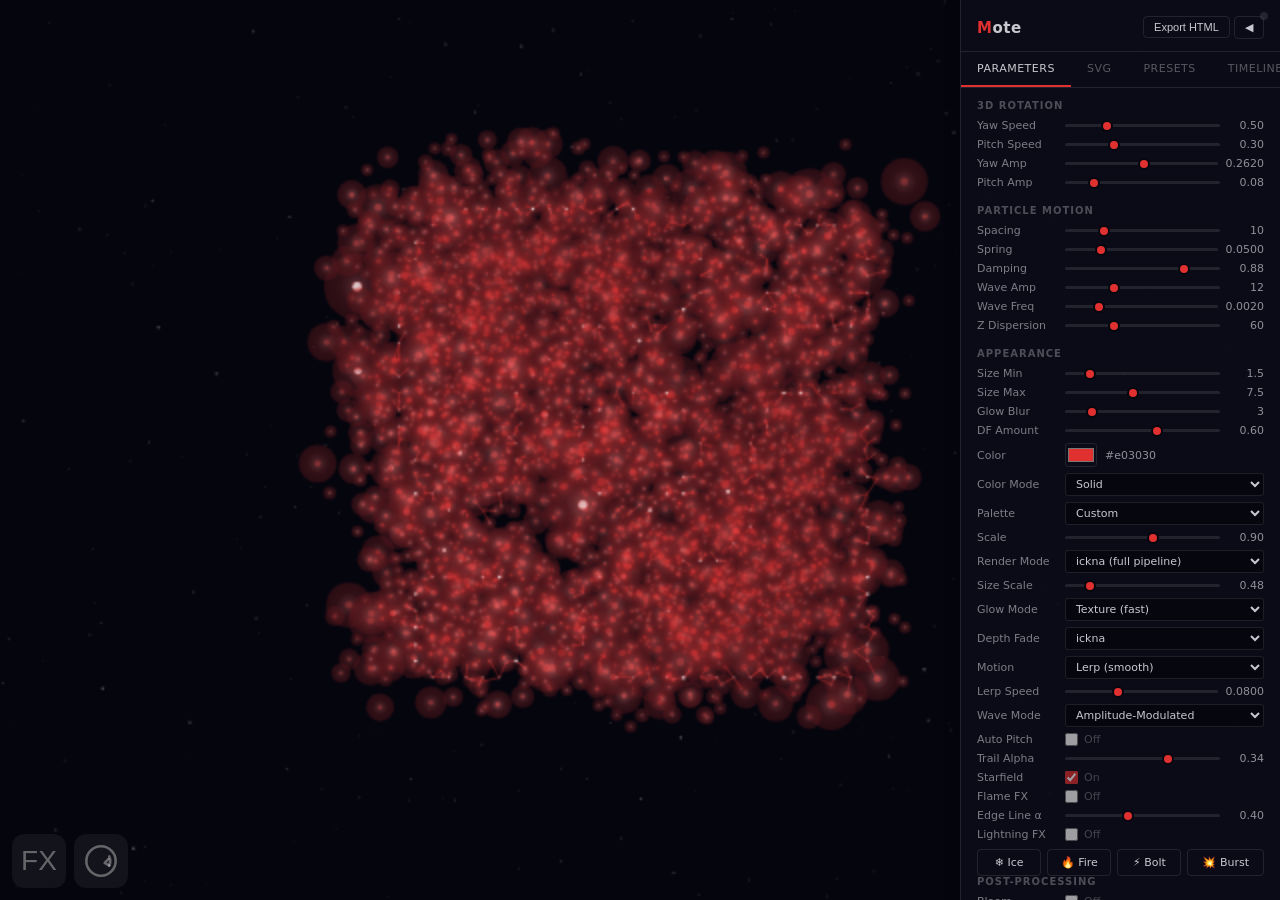
==== commit 04d0530e: "feat: drag rotate button next to FX + 6 new color mapping modes - Drag rotate: moved from Parameters" ====
--- a/mote.html
+++ b/mote.html
@@ -97,9 +97,13 @@
 
 /* ── Playback hamburger menu ──────────────────────────── */
 #pmenu{position:fixed;bottom:12px;left:12px;z-index:60;font-family:'Inter',system-ui,sans-serif}
+#pmenu-row{display:flex;flex-direction:row;gap:8px}
 .mode-play #pmenu{display:block}
 #pmenu-btn{width:54px;height:54px;border:none;background:rgba(255,255,255,.06);color:rgba(255,255,255,.35);border-radius:12px;font-size:28px;cursor:pointer;display:flex;align-items:center;justify-content:center;transition:all .3s;backdrop-filter:blur(4px)}
 #pmenu-btn:hover,#pmenu-btn:active{background:rgba(255,255,255,.12);color:rgba(255,255,255,.7)}
+#drag-btn{width:54px;height:54px;border:none;background:rgba(255,255,255,.06);color:rgba(255,255,255,.35);border-radius:12px;cursor:pointer;display:flex;align-items:center;justify-content:center;transition:all .3s;backdrop-filter:blur(4px)}
+#drag-btn:hover,#drag-btn:active{background:rgba(255,255,255,.12);color:rgba(255,255,255,.7)}
+#drag-btn.active{color:var(--accent);background:rgba(224,48,48,.15);border-color:var(--accent)}
 #pmenu-items{display:none;flex-direction:column;gap:6px;margin-top:6px;padding:12px;background:rgba(6,6,14,.85);border:1px solid rgba(255,255,255,.08);border-radius:14px;backdrop-filter:blur(8px);min-width:260px}
 #pmenu-items.open{display:flex}
 .pmenu-row{display:flex;align-items:center;gap:10px;padding:6px 8px;border-radius:8px;cursor:pointer;transition:all .2s}
@@ -153,7 +157,16 @@
 
 <!-- ── Playback hamburger menu ───────────────── -->
 <div id="pmenu">
-  <button id="pmenu-btn">FX</button>
+  <div id="pmenu-row">
+    <button id="pmenu-btn">FX</button>
+    <button id="drag-btn" title="Toggle drag rotation">
+      <svg viewBox="0 0 24 24" width="44" height="44" fill="none" stroke="currentColor" stroke-width="1.4" stroke-linecap="round" stroke-linejoin="round">
+        <circle cx="12" cy="12" r="8"/>
+        <path d="M16.5 9.5a6 6 0 0 1 0 5"/>
+        <polyline points="16.5 14.5 14 13 16 11"/>
+      </svg>
+    </button>
+  </div>
   <div id="pmenu-items">
     <div class="pmenu-row" data-action="ice">
       <span class="pmenu-label">❄️ Ice</span>
@@ -224,7 +237,13 @@
                   <select id="p-colorMode" style="flex:1;background:var(--bg);color:var(--fg);border:1px solid var(--border);border-radius:3px;padding:3px 6px;font-size:11px;font-family:inherit">
                     <option value="solid">Solid</option>
                     <option value="gradient-z">Z Gradient</option>
-                    <option value="gradient-position">Position</option>
+                    <option value="gradient-position">Radial</option>
+                    <option value="gradient-angular">Angular</option>
+                    <option value="gradient-wave">Wave</option>
+                    <option value="gradient-edge">Edge Distance</option>
+                    <option value="gradient-velocity">Velocity</option>
+                    <option value="gradient-y">Y Position</option>
+                    <option value="gradient-x">X Position</option>
                     <option value="gradient-random">Random</option>
                   </select>
                 </div>
@@ -354,12 +373,6 @@
                     <div class="audio-meter-bar" id="audio-meter-treble"></div>
                   </div>
                 </div>
-                <div class="param-row"><label>Drag Rotate</label>
-                  <label style="flex:1;display:flex;align-items:center;gap:6px;cursor:pointer">
-                    <input type="checkbox" id="p-dragEnabled" style="accent-color:var(--accent)">
-                    <span style="font-size:11px;opacity:.5" id="v-dragEnabled">Off</span>
-                  </label>
-                </div>
 <div class="param-row"><label>Hue Cycle</label>
                   <label style="flex:1;display:flex;align-items:center;gap:6px;cursor:pointer">
                     <input type="checkbox" id="p-hueCycle" style="accent-color:var(--accent)">
@@ -633,7 +646,13 @@
   let t;
   switch (p.colorMode) {
     case 'gradient-z': t = (pt.z + 100) / 400; break;
-    case 'gradient-position': t = ((pt.px + pt.py) / 800 + 0.5) % 1; break;
+    case 'gradient-position': t = Math.min(1, Math.sqrt(pt.px * pt.px + pt.py * pt.py) / 600); break;
+    case 'gradient-angular': t = (Math.atan2(pt.py, pt.px) / (Math.PI * 2) + 0.5); break;
+    case 'gradient-wave': t = 0.5 + 0.5 * Math.sin(Math.sqrt(pt.px * pt.px + pt.py * pt.py) * 0.01 + pt.phase); break;
+    case 'gradient-edge': t = (pt.pt && pt.pt.edgeDist !== undefined) ? Math.min(1, (pt.pt.edgeDist || 0) / 40) : 0.5; break;
+    case 'gradient-velocity': t = pt.pt ? Math.min(1, Math.sqrt((pt.pt.vx||0)*(pt.pt.vx||0) + (pt.pt.vy||0)*(pt.pt.vy||0)) / 3) : 0.5; break;
+    case 'gradient-y': t = (pt.py + 400) / 800; break;
+    case 'gradient-x': t = (pt.px + 600) / 1200; break;
     case 'gradient-random': t = (pt.phase / (Math.PI * 2)); break;
     default: return p.color;
   }
@@ -2992,18 +3011,6 @@
     });
   }
 
-  // Drag rotation toggle
-  const dragCheck = document.getElementById('p-dragEnabled');
-  const dragLabel = document.getElementById('v-dragEnabled');
-  if (dragCheck) {
-    dragCheck.checked = params.dragEnabled;
-    dragLabel.textContent = params.dragEnabled ? 'On' : 'Off';
-    dragCheck.addEventListener('change', () => {
-      params.dragEnabled = dragCheck.checked;
-      dragLabel.textContent = dragCheck.checked ? 'On' : 'Off';
-      if (window.setDragEnabled) window.setDragEnabled(dragCheck.checked);
-    });
-  }
 
   // Hue cycle toggle
   const hueCheck = document.getElementById("p-hueCycle");
@@ -3354,7 +3361,6 @@
   // Audio
   cb('p-audioEnabled', 'audioEnabled');
   // Drag
-  cb('p-dragEnabled', 'dragEnabled');
   cb('p-starfieldEnabled', 'starfieldEnabled');
   cb("p-hueCycle", "hueCycle");
   cb("p-strobeEnabled", "strobeEnabled");
@@ -3626,7 +3632,13 @@
   let t;
   switch (p.colorMode) {
     case 'gradient-z': t = (pt.z + 100) / 400; break;
-    case 'gradient-position': t = ((pt.px + pt.py) / 800 + 0.5) % 1; break;
+    case 'gradient-position': t = Math.min(1, Math.sqrt(pt.px * pt.px + pt.py * pt.py) / 600); break;
+    case 'gradient-angular': t = (Math.atan2(pt.py, pt.px) / (Math.PI * 2) + 0.5); break;
+    case 'gradient-wave': t = 0.5 + 0.5 * Math.sin(Math.sqrt(pt.px * pt.px + pt.py * pt.py) * 0.01 + pt.phase); break;
+    case 'gradient-edge': t = (pt.pt && pt.pt.edgeDist !== undefined) ? Math.min(1, (pt.pt.edgeDist || 0) / 40) : 0.5; break;
+    case 'gradient-velocity': t = pt.pt ? Math.min(1, Math.sqrt((pt.pt.vx||0)*(pt.pt.vx||0) + (pt.pt.vy||0)*(pt.pt.vy||0)) / 3) : 0.5; break;
+    case 'gradient-y': t = (pt.py + 400) / 800; break;
+    case 'gradient-x': t = (pt.px + 600) / 1200; break;
     case 'gradient-random': t = (pt.phase / (Math.PI * 2)); break;
     default: return p.color;
   }
@@ -5261,6 +5273,16 @@
       dragListenersActive = false;
     }
   };
+  // Drag rotation button (next to FX)
+  const dragBtn = document.getElementById('drag-btn');
+  if (dragBtn) {
+    if (params.dragEnabled) dragBtn.classList.add('active');
+    dragBtn.addEventListener('click', () => {
+      params.dragEnabled = !params.dragEnabled;
+      dragBtn.classList.toggle('active', params.dragEnabled);
+      if (window.setDragEnabled) window.setDragEnabled(params.dragEnabled);
+    });
+  }
   if (params.dragEnabled) setDragEnabled(true);
 
   // Keyboard controls
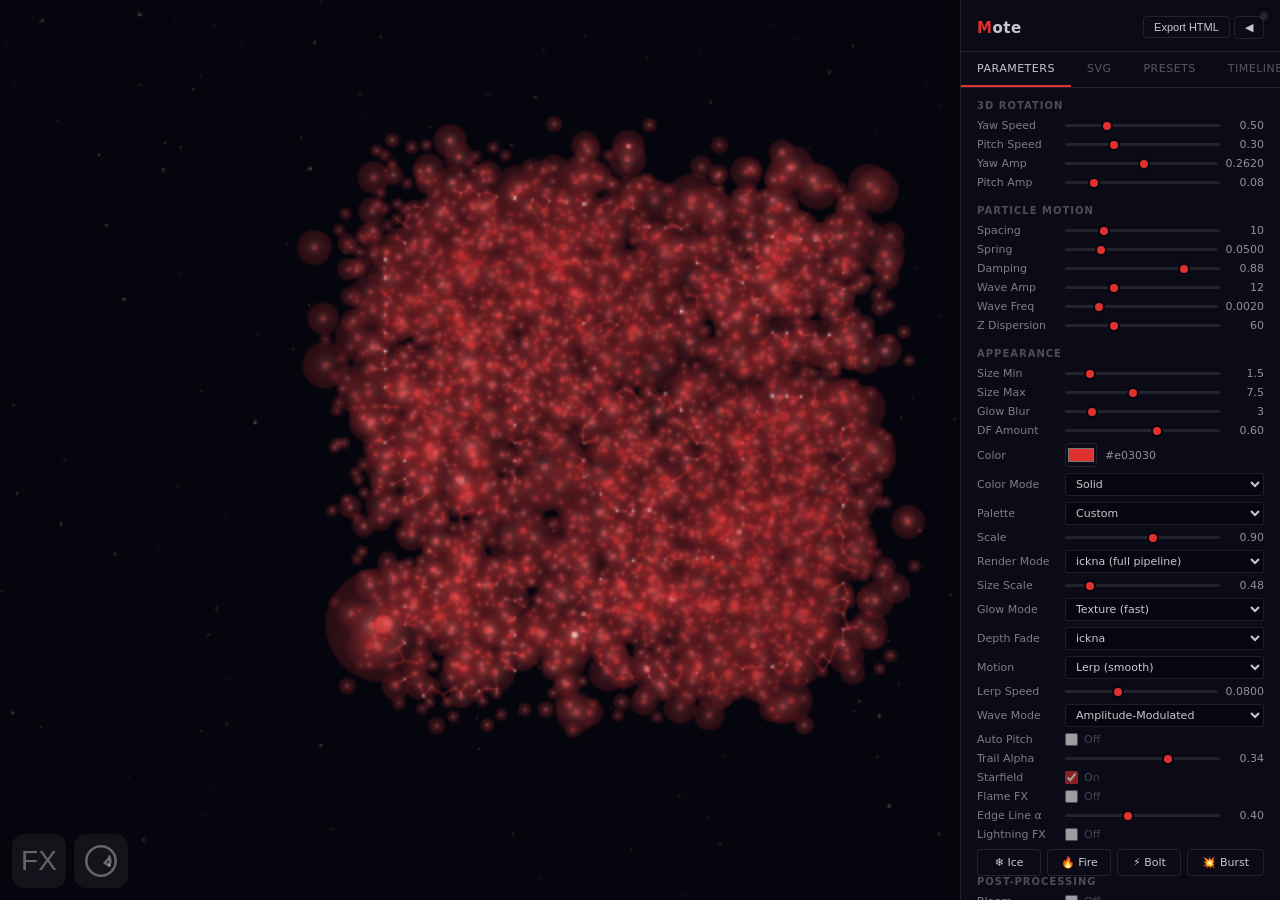
==== commit 5ff045c8: "fix: color modes use logo-center-relative coordinates All spatial modes (radial, angular, x, y) now " ====
--- a/mote.html
+++ b/mote.html
@@ -646,13 +646,13 @@
   let t;
   switch (p.colorMode) {
     case 'gradient-z': t = (pt.z + 100) / 400; break;
-    case 'gradient-position': t = Math.min(1, Math.sqrt(pt.px * pt.px + pt.py * pt.py) / 600); break;
+    case 'gradient-position': t = Math.min(1, Math.sqrt(pt.px * pt.px + pt.py * pt.py) / Math.max(1, (pt.cx || 400))); break;
     case 'gradient-angular': t = (Math.atan2(pt.py, pt.px) / (Math.PI * 2) + 0.5); break;
-    case 'gradient-wave': t = 0.5 + 0.5 * Math.sin(Math.sqrt(pt.px * pt.px + pt.py * pt.py) * 0.01 + pt.phase); break;
-    case 'gradient-edge': t = (pt.pt && pt.pt.edgeDist !== undefined) ? Math.min(1, (pt.pt.edgeDist || 0) / 40) : 0.5; break;
-    case 'gradient-velocity': t = pt.pt ? Math.min(1, Math.sqrt((pt.pt.vx||0)*(pt.pt.vx||0) + (pt.pt.vy||0)*(pt.pt.vy||0)) / 3) : 0.5; break;
-    case 'gradient-y': t = (pt.py + 400) / 800; break;
-    case 'gradient-x': t = (pt.px + 600) / 1200; break;
+    case 'gradient-wave': t = 0.5 + 0.5 * Math.sin(Math.sqrt(pt.px * pt.px + pt.py * pt.py) * 0.008 + pt.phase); break;
+    case 'gradient-edge': t = (pt.pt && pt.pt.edgeDist !== undefined) ? Math.min(1, (pt.pt.edgeDist || 0) / 50) : 0.5; break;
+    case 'gradient-velocity': t = pt.pt ? Math.min(1, Math.sqrt(((pt.pt.vx||0)*(pt.pt.vx||0) + (pt.pt.vy||0)*(pt.pt.vy||0))) * 3) : 0.5; break;
+    case 'gradient-y': t = 0.5 - pt.py / (pt.cy ? pt.cy * 2 : 700); break;
+    case 'gradient-x': t = 0.5 + pt.px / (pt.cx ? pt.cx * 2 : 1200); break;
     case 'gradient-random': t = (pt.phase / (Math.PI * 2)); break;
     default: return p.color;
   }
@@ -2064,7 +2064,7 @@
       for (const pp of projected) {
         if (pp.pt && pp.pt.flame < -0.01) continue;
         ctx.globalAlpha = Math.max(0.3, Math.min(1, pp.alpha));
-        ctx.fillStyle = (p.colorMode !== 'solid' && rgb2core) ? getParticleColor({z: pp.z, px: pp.px, py: pp.py, phase: pp.pt ? pp.pt.phase : 0}, p, rgb1core, rgb2core) : LOGO_COLOR;
+        ctx.fillStyle = (p.colorMode !== 'solid' && rgb2core) ? getParticleColor({z: pp.z, px: pp.px - cx, py: pp.py - cy, phase: pp.pt ? pp.pt.phase : 0, pt: pp.pt || {}, cx: cx, cy: cy}, p, rgb1core, rgb2core) : LOGO_COLOR;
         ctx.beginPath();
         ctx.arc(pp.px, pp.py, Math.max(pp.r, 0.5), 0, Math.PI * 2);
         ctx.fill();
@@ -2095,7 +2095,7 @@
             // Tint with base particle color (or gradient color)
             ctx.globalCompositeOperation = 'source-atop';
             ctx.globalAlpha = 0.5;
-            ctx.fillStyle = (p.colorMode !== 'solid' && rgb2core) ? getParticleColor({z: pp.z, px: pp.px, py: pp.py, phase: pp.pt ? pp.pt.phase : 0}, p, rgb1core, rgb2core) : LOGO_COLOR;
+            ctx.fillStyle = (p.colorMode !== 'solid' && rgb2core) ? getParticleColor({z: pp.z, px: pp.px - cx, py: pp.py - cy, phase: pp.pt ? pp.pt.phase : 0, pt: pp.pt || {}, cx: cx, cy: cy}, p, rgb1core, rgb2core) : LOGO_COLOR;
             ctx.beginPath();
             ctx.arc(pp.px, pp.py, adjGlowSize, 0, Math.PI * 2);
             ctx.fill();
@@ -2130,7 +2130,7 @@
         ctx.shadowBlur = p.glowBlur;
         for (const pp of projected) {
           ctx.globalAlpha = Math.max(0.15, Math.min(1, pp.alpha));
-          ctx.fillStyle = (p.colorMode !== 'solid' && rgb2core) ? getParticleColor({z: pp.z, px: pp.px, py: pp.py, phase: pp.pt ? pp.pt.phase : 0}, p, rgb1core, rgb2core) : LOGO_COLOR;
+          ctx.fillStyle = (p.colorMode !== 'solid' && rgb2core) ? getParticleColor({z: pp.z, px: pp.px - cx, py: pp.py - cy, phase: pp.pt ? pp.pt.phase : 0, pt: pp.pt || {}, cx: cx, cy: cy}, p, rgb1core, rgb2core) : LOGO_COLOR;
           ctx.beginPath();
           ctx.arc(pp.px, pp.py, Math.max(pp.r, 0.5), 0, Math.PI * 2);
           ctx.fill();
@@ -3632,13 +3632,13 @@
   let t;
   switch (p.colorMode) {
     case 'gradient-z': t = (pt.z + 100) / 400; break;
-    case 'gradient-position': t = Math.min(1, Math.sqrt(pt.px * pt.px + pt.py * pt.py) / 600); break;
+    case 'gradient-position': t = Math.min(1, Math.sqrt(pt.px * pt.px + pt.py * pt.py) / Math.max(1, (pt.cx || 400))); break;
     case 'gradient-angular': t = (Math.atan2(pt.py, pt.px) / (Math.PI * 2) + 0.5); break;
-    case 'gradient-wave': t = 0.5 + 0.5 * Math.sin(Math.sqrt(pt.px * pt.px + pt.py * pt.py) * 0.01 + pt.phase); break;
-    case 'gradient-edge': t = (pt.pt && pt.pt.edgeDist !== undefined) ? Math.min(1, (pt.pt.edgeDist || 0) / 40) : 0.5; break;
-    case 'gradient-velocity': t = pt.pt ? Math.min(1, Math.sqrt((pt.pt.vx||0)*(pt.pt.vx||0) + (pt.pt.vy||0)*(pt.pt.vy||0)) / 3) : 0.5; break;
-    case 'gradient-y': t = (pt.py + 400) / 800; break;
-    case 'gradient-x': t = (pt.px + 600) / 1200; break;
+    case 'gradient-wave': t = 0.5 + 0.5 * Math.sin(Math.sqrt(pt.px * pt.px + pt.py * pt.py) * 0.008 + pt.phase); break;
+    case 'gradient-edge': t = (pt.pt && pt.pt.edgeDist !== undefined) ? Math.min(1, (pt.pt.edgeDist || 0) / 50) : 0.5; break;
+    case 'gradient-velocity': t = pt.pt ? Math.min(1, Math.sqrt(((pt.pt.vx||0)*(pt.pt.vx||0) + (pt.pt.vy||0)*(pt.pt.vy||0))) * 3) : 0.5; break;
+    case 'gradient-y': t = 0.5 - pt.py / (pt.cy ? pt.cy * 2 : 700); break;
+    case 'gradient-x': t = 0.5 + pt.px / (pt.cx ? pt.cx * 2 : 1200); break;
     case 'gradient-random': t = (pt.phase / (Math.PI * 2)); break;
     default: return p.color;
   }
@@ -4641,7 +4641,7 @@
       for (const pp of projected) {
         if (pp.pt && pp.pt.flame < -0.01) continue;
         ctx.globalAlpha = Math.max(0.3, Math.min(1, pp.alpha));
-        ctx.fillStyle = (p.colorMode !== 'solid' && rgb2core) ? getParticleColor({z: pp.z, px: pp.px, py: pp.py, phase: pp.pt ? pp.pt.phase : 0}, p, rgb1core, rgb2core) : LOGO_COLOR;
+        ctx.fillStyle = (p.colorMode !== 'solid' && rgb2core) ? getParticleColor({z: pp.z, px: pp.px - cx, py: pp.py - cy, phase: pp.pt ? pp.pt.phase : 0, pt: pp.pt || {}, cx: cx, cy: cy}, p, rgb1core, rgb2core) : LOGO_COLOR;
         ctx.beginPath();
         ctx.arc(pp.px, pp.py, Math.max(pp.r, 0.5), 0, Math.PI * 2);
         ctx.fill();
@@ -4706,7 +4706,7 @@
         ctx.shadowBlur = p.glowBlur;
         for (const pp of projected) {
           ctx.globalAlpha = Math.max(0.15, Math.min(1, pp.alpha));
-          ctx.fillStyle = (p.colorMode !== 'solid' && rgb2core) ? getParticleColor({z: pp.z, px: pp.px, py: pp.py, phase: pp.pt ? pp.pt.phase : 0}, p, rgb1core, rgb2core) : LOGO_COLOR;
+          ctx.fillStyle = (p.colorMode !== 'solid' && rgb2core) ? getParticleColor({z: pp.z, px: pp.px - cx, py: pp.py - cy, phase: pp.pt ? pp.pt.phase : 0, pt: pp.pt || {}, cx: cx, cy: cy}, p, rgb1core, rgb2core) : LOGO_COLOR;
           ctx.beginPath();
           ctx.arc(pp.px, pp.py, Math.max(pp.r, 0.5), 0, Math.PI * 2);
           ctx.fill();
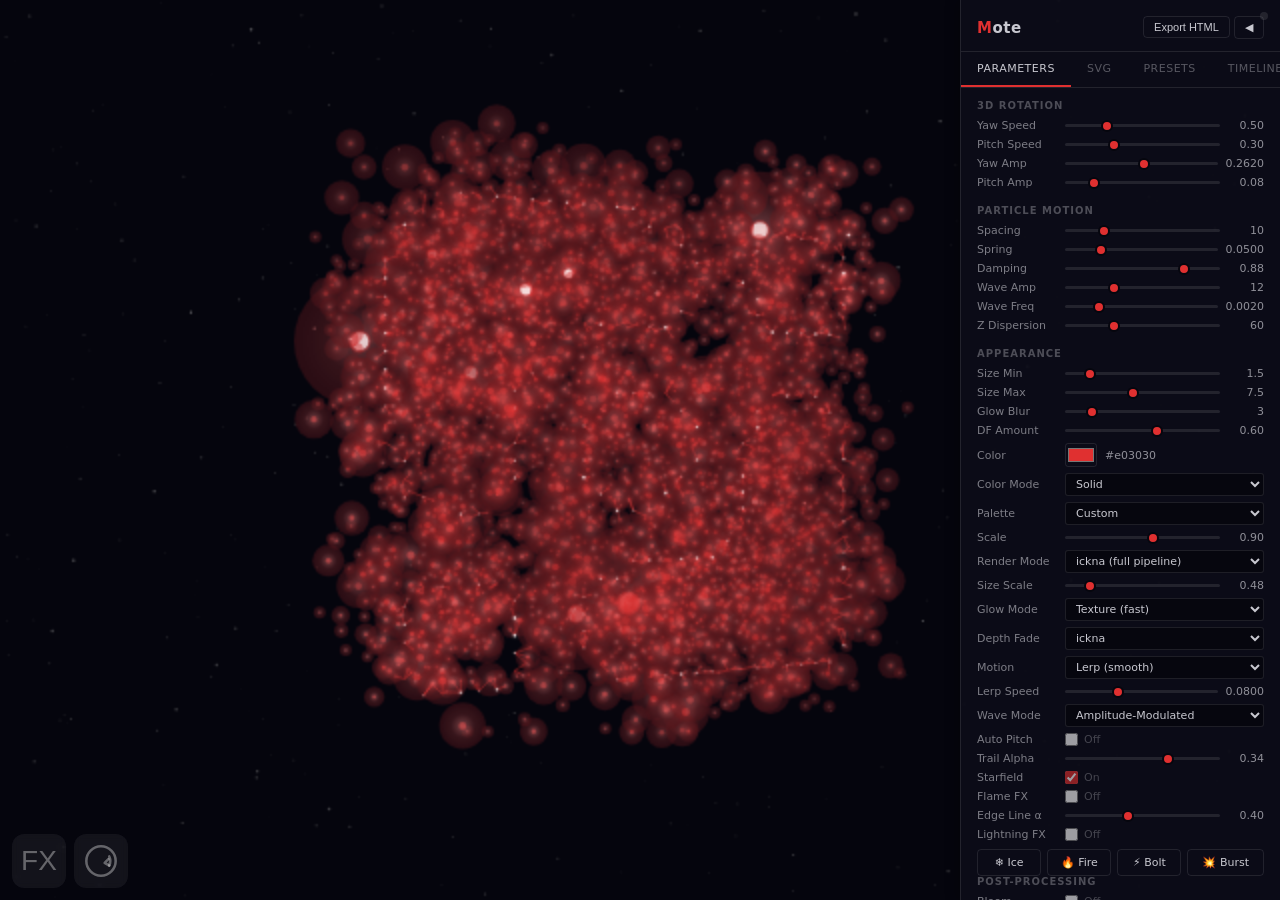
==== commit 84ec591d: "feat: color system overhaul - 3-color mapping, curves, animation, per-mode params - Third color (col" ====
--- a/mote.html
+++ b/mote.html
@@ -258,6 +258,30 @@
                     <option value="monochrome">Monochrome</option>
                   </select>
                 </div>
+                <div class="param-row color-tertiary-row" style="display:none"><label>Color 3</label><input type="color" id="p-colorTertiary"><span class="param-val" id="v-colorTertiary"></span></div>
+                <div class="param-row color-curve-row" style="display:none"><label>Curve</label>
+                  <select id="p-colorCurve" style="flex:1;background:var(--bg);color:var(--fg);border:1px solid var(--border);border-radius:3px;padding:3px 6px;font-size:11px;font-family:inherit">
+                    <option value="linear">Linear</option>
+                    <option value="ease-in">Ease In</option>
+                    <option value="ease-out">Ease Out</option>
+                    <option value="s-curve">S-Curve</option>
+                    <option value="posterize">Posterize</option>
+                    <option value="midpoint">Midpoint</option>
+                  </select>
+                </div>
+                <div class="param-row color-curve-row" style="display:none"><label>Curve Mid</label><input type="range" id="p-colorCurveMid" min="0.05" max="0.95" step="0.05"><span class="param-val" id="v-colorCurveMid"></span></div>
+                <div class="param-row color-anim-row" style="display:none"><label>Anim Color</label>
+                  <label style="flex:1;display:flex;align-items:center;gap:6px;cursor:pointer">
+                    <input type="checkbox" id="p-colorAnimEnabled" style="accent-color:var(--accent)">
+                    <span style="font-size:11px;opacity:.5" id="v-colorAnimEnabled">Off</span>
+                  </label>
+                </div>
+                <div class="param-row color-anim-row" style="display:none"><label>Anim Speed</label><input type="range" id="p-colorAnimSpeed" min="0.1" max="3" step="0.1"><span class="param-val" id="v-colorAnimSpeed"></span></div>
+                <div class="param-row color-params-angular" style="display:none"><label>A Offset</label><input type="range" id="p-cp-angularOffset" min="-1" max="1" step="0.01"><span class="param-val" id="v-cp-angularOffset"></span></div>
+                <div class="param-row color-params-wave" style="display:none"><label>W Freq</label><input type="range" id="p-cp-waveFreq" min="0.1" max="5" step="0.1"><span class="param-val" id="v-cp-waveFreq"></span></div>
+                <div class="param-row color-params-radial" style="display:none"><label>R Stretch</label><input type="range" id="p-cp-radialStretch" min="0.2" max="3" step="0.1"><span class="param-val" id="v-cp-radialStretch"></span></div>
+                <div class="param-row color-params-edge" style="display:none"><label>E Scale</label><input type="range" id="p-cp-edgeScale" min="10" max="200" step="5"><span class="param-val" id="v-cp-edgeScale"></span></div>
+                <div class="param-row color-params-velocity" style="display:none"><label>V Scale</label><input type="range" id="p-cp-velocityScale" min="1" max="10" step="0.5"><span class="param-val" id="v-cp-velocityScale"></span></div>
                 <div class="param-row"><label>Scale</label><input type="range" id="p-scale" min="0.1" max="1.5" step="0.05"><span class="param-val" id="v-scale"></span></div>
                 <div class="param-row"><label>Render Mode</label>
                   <select id="p-renderMode" style="flex:1;background:var(--bg);color:var(--fg);border:1px solid var(--border);border-radius:3px;padding:3px 6px;font-size:11px;font-family:inherit">
@@ -565,7 +589,12 @@
   depthFade: 0.6,
   color: '#e03030',
   colorSecondary: '#7b2ff7',
+  colorTertiary: '#ff8800',
   colorMode: 'solid',
+  colorCurve: 'linear',
+  colorCurveMid: 0.5,
+  colorAnimEnabled: false,
+  colorAnimSpeed: 0.5,
   palette: 'custom',
   scale: 0.90,
   renderMode: 'ickna',
@@ -579,8 +608,17 @@
   // Misc
   transitionDuration: 800,
   lineThreshold: 60,
+  // Color mapping params
+  colorParams: {
+    angularOffset: 0,
+    waveFreq: 1,
+    radialStretch: 1,
+    edgeScale: 50,
+    velocityScale: 3,
+  },
   // Animation
   anim: {},
+  colorAnimPhase: 0,
   // Post-processing
   bloom: false,
   bloomIntensity: 0.4,
@@ -638,25 +676,42 @@
   return `rgb(${Math.round(rgb1.r + (rgb2.r - rgb1.r) * t2)},${Math.round(rgb1.g + (rgb2.g - rgb1.g) * t2)},${Math.round(rgb1.b + (rgb2.b - rgb1.b) * t2)})`;
 }
 
-function getParticleColor(pt, p, rgb1, rgb2) {
+function getParticleColor(pt, p, rgb1, rgb2, rgb3) {
 
 // HSL color cycling
 function hueShift(hex,delta){const r=parseInt(hex.slice(1,3),16)/255,g=parseInt(hex.slice(3,5),16)/255,b=parseInt(hex.slice(5,7),16)/255;const mx=Math.max(r,g,b),mn=Math.min(r,g,b);let h=0,s,l=(mx+mn)/2;if(mx!==mn){const d=mx-mn;s=l>.5?d/(2-mx-mn):d/(mx+mn);h=mx===r?((g-b)/d+(g<b?6:0))/6:mx===g?((b-r)/d+2)/6:((r-g)/d+4)/6;}h=(h+delta)%1;if(h<0)h+=1;const h2r=(p,q,t)=>{if(t<0)t+=1;if(t>1)t-=1;return t<1/6?p+(q-p)*6*t:t<1/2?q:t<2/3?p+(q-p)*(2/3-t)*6:p;};const q=l<.5?l*(1+s):l+s-l*s,p2=2*l-q,nr=Math.round(h2r(p2,q,h+1/3)*255),ng=Math.round(h2r(p2,q,h)*255),nb=Math.round(h2r(p2,q,h-1/3)*255);return"#"+[nr,ng,nb].map(v=>Math.max(0,Math.min(255,v)).toString(16).padStart(2,"0")).join("");}
-  if (p.colorMode === 'solid' || !rgb2) return p.color;
-  let t;
+  if (p.colorMode === 'solid') return p.color;
+  var cp = p.colorParams || {};
+  var anim = p.colorAnimEnabled ? (p.colorAnimPhase || 0) : 0;
+  var spd = p.colorAnimSpeed || 0.5;
+  var t;
   switch (p.colorMode) {
     case 'gradient-z': t = (pt.z + 100) / 400; break;
-    case 'gradient-position': t = Math.min(1, Math.sqrt(pt.px * pt.px + pt.py * pt.py) / Math.max(1, (pt.cx || 400))); break;
-    case 'gradient-angular': t = (Math.atan2(pt.py, pt.px) / (Math.PI * 2) + 0.5); break;
-    case 'gradient-wave': t = 0.5 + 0.5 * Math.sin(Math.sqrt(pt.px * pt.px + pt.py * pt.py) * 0.008 + pt.phase); break;
-    case 'gradient-edge': t = (pt.pt && pt.pt.edgeDist !== undefined) ? Math.min(1, (pt.pt.edgeDist || 0) / 50) : 0.5; break;
-    case 'gradient-velocity': t = pt.pt ? Math.min(1, Math.sqrt(((pt.pt.vx||0)*(pt.pt.vx||0) + (pt.pt.vy||0)*(pt.pt.vy||0))) * 3) : 0.5; break;
+    case 'gradient-position': t = Math.min(1, Math.sqrt(pt.px * pt.px + pt.py * pt.py) / Math.max(1, ((pt.cx || 400) * (cp.radialStretch || 1)))); break;
+    case 'gradient-angular': t = (Math.atan2(pt.py, pt.px) / (Math.PI * 2) + 0.5 + (cp.angularOffset || 0) + anim * spd) % 1; break;
+    case 'gradient-wave': t = 0.5 + 0.5 * Math.sin(Math.sqrt(pt.px * pt.px + pt.py * pt.py) * 0.008 * (cp.waveFreq || 1) + pt.phase + anim * spd * 2); break;
+    case 'gradient-edge': t = (pt.pt && pt.pt.edgeDist !== undefined) ? Math.min(1, (pt.pt.edgeDist || 0) / (cp.edgeScale || 50)) : 0.5; break;
+    case 'gradient-velocity': t = pt.pt ? Math.min(1, Math.sqrt(((pt.pt.vx||0)*(pt.pt.vx||0) + (pt.pt.vy||0)*(pt.pt.vy||0))) * (cp.velocityScale || 3)) : 0.5; break;
     case 'gradient-y': t = 0.5 - pt.py / (pt.cy ? pt.cy * 2 : 700); break;
     case 'gradient-x': t = 0.5 + pt.px / (pt.cx ? pt.cx * 2 : 1200); break;
     case 'gradient-random': t = (pt.phase / (Math.PI * 2)); break;
     default: return p.color;
   }
-  return lerpRgb(rgb1, rgb2, t);
+  // Apply curve
+  var mid = p.colorCurveMid || 0.5;
+  switch (p.colorCurve) {
+    case 'ease-in': t = t * t; break;
+    case 'ease-out': t = 1 - (1 - t) * (1 - t); break;
+    case 's-curve': t = t < 0.5 ? 2 * t * t : 1 - Math.pow(-2 * t + 2, 2) / 2; break;
+    case 'posterize': t = Math.round(t * 4) / 4; break;
+    case 'midpoint': t = t < mid ? (t / mid) * 0.5 : 0.5 + (t - mid) / (1 - mid) * 0.5; break;
+  }
+  t = Math.max(0, Math.min(1, t));
+  // 3-color lerp if rgb3 provided
+  if (rgb2 && rgb2.r !== undefined) {
+    return lerpRgb(rgb1, rgb2, t);
+  }
+  return p.color;
 }
 
 // ═══════════════════════════════════════════════════════════════
@@ -1831,7 +1886,10 @@
     var s2 = 0.5;
     ctx.scale(s2, s2);
 
-    const p = animEvaluate(params, params.anim, t - animStartTime);
+    var colorAnimPhase = params.colorAnimPhase || 0;
+    if (params.colorAnimEnabled) { colorAnimPhase += 0.016 * (params.colorAnimSpeed || 0.5); params.colorAnimPhase = colorAnimPhase; }
+    var p = animEvaluate(params, params.anim, t - animStartTime);
+    p.colorAnimPhase = colorAnimPhase;
 
     // Reset CSS filter from previous frame's color grade
     canvas.style.filter = '';
@@ -2061,10 +2119,11 @@
       // Core particles (skip cold)
       var rgb1core = hexToRgb(p.color);
       var rgb2core = p.colorSecondary && p.colorMode !== 'solid' ? hexToRgb(p.colorSecondary) : null;
+      var rgb3core = p.colorTertiary && p.colorMode !== 'solid' ? hexToRgb(p.colorTertiary) : null;
       for (const pp of projected) {
         if (pp.pt && pp.pt.flame < -0.01) continue;
         ctx.globalAlpha = Math.max(0.3, Math.min(1, pp.alpha));
-        ctx.fillStyle = (p.colorMode !== 'solid' && rgb2core) ? getParticleColor({z: pp.z, px: pp.px - cx, py: pp.py - cy, phase: pp.pt ? pp.pt.phase : 0, pt: pp.pt || {}, cx: cx, cy: cy}, p, rgb1core, rgb2core) : LOGO_COLOR;
+        ctx.fillStyle = (p.colorMode !== 'solid' && rgb2core) ? getParticleColor({z: pp.z, px: pp.px - cx, py: pp.py - cy, phase: pp.pt ? pp.pt.phase : 0, pt: pp.pt || {}, cx: cx, cy: cy}, p, rgb1core, rgb2core, rgb3core) : LOGO_COLOR;
         ctx.beginPath();
         ctx.arc(pp.px, pp.py, Math.max(pp.r, 0.5), 0, Math.PI * 2);
         ctx.fill();
@@ -2095,7 +2154,7 @@
             // Tint with base particle color (or gradient color)
             ctx.globalCompositeOperation = 'source-atop';
             ctx.globalAlpha = 0.5;
-            ctx.fillStyle = (p.colorMode !== 'solid' && rgb2core) ? getParticleColor({z: pp.z, px: pp.px - cx, py: pp.py - cy, phase: pp.pt ? pp.pt.phase : 0, pt: pp.pt || {}, cx: cx, cy: cy}, p, rgb1core, rgb2core) : LOGO_COLOR;
+            ctx.fillStyle = (p.colorMode !== 'solid' && rgb2core) ? getParticleColor({z: pp.z, px: pp.px - cx, py: pp.py - cy, phase: pp.pt ? pp.pt.phase : 0, pt: pp.pt || {}, cx: cx, cy: cy}, p, rgb1core, rgb2core, rgb3core) : LOGO_COLOR;
             ctx.beginPath();
             ctx.arc(pp.px, pp.py, adjGlowSize, 0, Math.PI * 2);
             ctx.fill();
@@ -2130,7 +2189,7 @@
         ctx.shadowBlur = p.glowBlur;
         for (const pp of projected) {
           ctx.globalAlpha = Math.max(0.15, Math.min(1, pp.alpha));
-          ctx.fillStyle = (p.colorMode !== 'solid' && rgb2core) ? getParticleColor({z: pp.z, px: pp.px - cx, py: pp.py - cy, phase: pp.pt ? pp.pt.phase : 0, pt: pp.pt || {}, cx: cx, cy: cy}, p, rgb1core, rgb2core) : LOGO_COLOR;
+          ctx.fillStyle = (p.colorMode !== 'solid' && rgb2core) ? getParticleColor({z: pp.z, px: pp.px - cx, py: pp.py - cy, phase: pp.pt ? pp.pt.phase : 0, pt: pp.pt || {}, cx: cx, cy: cy}, p, rgb1core, rgb2core, rgb3core) : LOGO_COLOR;
           ctx.beginPath();
           ctx.arc(pp.px, pp.py, Math.max(pp.r, 0.5), 0, Math.PI * 2);
           ctx.fill();
@@ -2817,6 +2876,8 @@
   { id: 'edgeLineAlpha', el: 'p-edgeLineAlpha', val: 'v-edgeLineAlpha', min: 0, max: 1, step: 0.02 },
   { id: 'lineThreshold', el: 'p-lineThreshold', val: 'v-lineThreshold', min: 20, max: 200, step: 2 },
   { id: 'transitionDuration', el: 'p-transitionDuration', val: 'v-transitionDuration', min: 0, max: 3000, step: 100 },
+  { id: 'colorAnimSpeed', el: 'p-colorAnimSpeed', val: 'v-colorAnimSpeed', min: 0.1, max: 3, step: 0.1 },
+  { id: 'colorCurveMid', el: 'p-colorCurveMid', val: 'v-colorCurveMid', min: 0.05, max: 0.95, step: 0.05 },
   { id: "hueCycleSpeed", el: "p-hueCycleSpeed", val: "v-hueCycleSpeed", min: 0.05, max: 3, step: 0.05 },
   { id: "strobeRate", el: "p-strobeRate", val: "v-strobeRate", min: 1, max: 30, step: 1 },
   { id: "swirlIntensity", el: "p-swirlIntensity", val: "v-swirlIntensity", min: 0, max: 1, step: 0.02 },
@@ -3030,10 +3091,64 @@
   if (colorModeSelect) {
     colorModeSelect.value = params.colorMode;
     updateSecondaryColorVisibility(params.colorMode);
+    updateColorVisibility(params.colorMode);
     colorModeSelect.addEventListener('change', () => {
       params.colorMode = colorModeSelect.value;
       updateSecondaryColorVisibility(params.colorMode);
+      updateColorVisibility(params.colorMode);
     });
+  }
+
+  // Tertiary color picker
+  const color3Input = document.getElementById('p-colorTertiary');
+  const color3Val = document.getElementById('v-colorTertiary');
+  if (color3Input) {
+    color3Input.value = params.colorTertiary;
+    if (color3Val) color3Val.textContent = params.colorTertiary;
+    color3Input.addEventListener('input', () => {
+      params.colorTertiary = color3Input.value;
+      if (color3Val) color3Val.textContent = color3Input.value;
+    });
+  }
+
+  // Color curve select
+  var curveSelect = document.getElementById('p-colorCurve');
+  if (curveSelect) {
+    curveSelect.value = params.colorCurve;
+    curveSelect.addEventListener('change', function() { params.colorCurve = curveSelect.value; });
+  }
+
+  // Color anim toggle
+  var cAnimCheck = document.getElementById('p-colorAnimEnabled');
+  var cAnimLabel = document.getElementById('v-colorAnimEnabled');
+  if (cAnimCheck) {
+    cAnimCheck.checked = params.colorAnimEnabled;
+    if (cAnimLabel) cAnimLabel.textContent = params.colorAnimEnabled ? 'On' : 'Off';
+    cAnimCheck.addEventListener('change', function() {
+      params.colorAnimEnabled = cAnimCheck.checked;
+      if (cAnimLabel) cAnimLabel.textContent = cAnimCheck.checked ? 'On' : 'Off';
+    });
+  }
+
+  // Color params sliders (prefix p-cp-)
+  var cpSliders = [
+    {el:'p-cp-angularOffset', key:'angularOffset'},
+    {el:'p-cp-waveFreq', key:'waveFreq'},
+    {el:'p-cp-radialStretch', key:'radialStretch'},
+    {el:'p-cp-edgeScale', key:'edgeScale'},
+    {el:'p-cp-velocityScale', key:'velocityScale'},
+  ];
+  for (var si = 0; si < cpSliders.length; si++) {
+    var sl = cpSliders[si];
+    var inp = document.getElementById(sl.el);
+    var val = document.getElementById('v-' + sl.el.slice(2));
+    if (inp) {
+      inp.value = params.colorParams[sl.key];
+      if (val) val.textContent = inp.value;
+      inp.addEventListener('input', (function(k, v, i2) {
+        return function() { params.colorParams[k] = parseFloat(i2.value); if (v) v.textContent = i2.value; };
+      })(sl.key, val, inp));
+    }
   }
 
   // Secondary color picker
@@ -3314,6 +3429,23 @@
 function updateSecondaryColorVisibility(mode) {
   const row = document.querySelector('.color-secondary-row');
   if (row) row.style.display = (mode !== 'solid') ? '' : 'none';
+}
+function updateColorVisibility(mode) {
+  // Show/hide color 3, curve, animation, and per-mode params
+  var show = mode !== 'solid';
+  var rows = document.querySelectorAll('.color-tertiary-row, .color-curve-row, .color-anim-row');
+  for (var i = 0; i < rows.length; i++) rows[i].style.display = show ? '' : 'none';
+  // Per-mode params
+  var ap = document.querySelector('.color-params-angular');
+  var wp = document.querySelector('.color-params-wave');
+  var rp = document.querySelector('.color-params-radial');
+  var ep = document.querySelector('.color-params-edge');
+  var vp = document.querySelector('.color-params-velocity');
+  if (ap) ap.style.display = (mode === 'gradient-angular') ? '' : 'none';
+  if (wp) wp.style.display = (mode === 'gradient-wave') ? '' : 'none';
+  if (rp) rp.style.display = (mode === 'gradient-position') ? '' : 'none';
+  if (ep) ep.style.display = (mode === 'gradient-edge') ? '' : 'none';
+  if (vp) vp.style.display = (mode === 'gradient-velocity') ? '' : 'none';
 }
 
 function updateLineThresholdVisibility(mode) {
@@ -3376,7 +3508,33 @@
   const color2Val = document.getElementById('v-colorSecondary');
   if (color2Input) { color2Input.value = params.colorSecondary; color2Val.textContent = params.colorSecondary; }
   updateSecondaryColorVisibility(params.colorMode);
+  updateColorVisibility(params.colorMode);
   updateLineThresholdVisibility(params.renderMode);
+  // Color 3
+  var c3i = document.getElementById('p-colorTertiary');
+  var c3v = document.getElementById('v-colorTertiary');
+  if (c3i) { c3i.value = params.colorTertiary; if (c3v) c3v.textContent = params.colorTertiary; }
+  // Curve
+  var cs = document.getElementById('p-colorCurve');
+  if (cs) cs.value = params.colorCurve;
+  var cm = document.getElementById('p-colorCurveMid');
+  var cmv = document.getElementById('v-colorCurveMid');
+  if (cm) { cm.value = params.colorCurveMid; if (cmv) cmv.textContent = cm.value; }
+  // Color anim
+  var ca = document.getElementById('p-colorAnimEnabled');
+  var cal = document.getElementById('v-colorAnimEnabled');
+  if (ca) { ca.checked = params.colorAnimEnabled; if (cal) cal.textContent = params.colorAnimEnabled ? 'On' : 'Off'; }
+  var cas = document.getElementById('p-colorAnimSpeed');
+  var casv = document.getElementById('v-colorAnimSpeed');
+  if (cas) { cas.value = params.colorAnimSpeed; if (casv) casv.textContent = cas.value; }
+  // Color params
+  var cpKeys = ['angularOffset','waveFreq','radialStretch','edgeScale','velocityScale'];
+  for (var ci = 0; ci < cpKeys.length; ci++) {
+    var k = cpKeys[ci];
+    var el = document.getElementById('p-cp-' + k);
+    var vl = document.getElementById('v-cp-' + k);
+    if (el) { el.value = params.colorParams[k]; if (vl) vl.textContent = el.value; }
+  }
   updateConditionalUI();
 }
 
@@ -3627,22 +3785,39 @@
   const t2 = Math.max(0, Math.min(1, t));
   return 'rgb(' + Math.round(rgb1.r + (rgb2.r - rgb1.r) * t2) + ',' + Math.round(rgb1.g + (rgb2.g - rgb1.g) * t2) + ',' + Math.round(rgb1.b + (rgb2.b - rgb1.b) * t2) + ')';
 }
-function getParticleColor(pt, p, rgb1, rgb2) {
-  if (p.colorMode === 'solid' || !rgb2) return p.color;
-  let t;
+function getParticleColor(pt, p, rgb1, rgb2, rgb3) {
+  if (p.colorMode === 'solid') return p.color;
+  var cp = p.colorParams || {};
+  var anim = p.colorAnimEnabled ? (p.colorAnimPhase || 0) : 0;
+  var spd = p.colorAnimSpeed || 0.5;
+  var t;
   switch (p.colorMode) {
     case 'gradient-z': t = (pt.z + 100) / 400; break;
-    case 'gradient-position': t = Math.min(1, Math.sqrt(pt.px * pt.px + pt.py * pt.py) / Math.max(1, (pt.cx || 400))); break;
-    case 'gradient-angular': t = (Math.atan2(pt.py, pt.px) / (Math.PI * 2) + 0.5); break;
-    case 'gradient-wave': t = 0.5 + 0.5 * Math.sin(Math.sqrt(pt.px * pt.px + pt.py * pt.py) * 0.008 + pt.phase); break;
-    case 'gradient-edge': t = (pt.pt && pt.pt.edgeDist !== undefined) ? Math.min(1, (pt.pt.edgeDist || 0) / 50) : 0.5; break;
-    case 'gradient-velocity': t = pt.pt ? Math.min(1, Math.sqrt(((pt.pt.vx||0)*(pt.pt.vx||0) + (pt.pt.vy||0)*(pt.pt.vy||0))) * 3) : 0.5; break;
+    case 'gradient-position': t = Math.min(1, Math.sqrt(pt.px * pt.px + pt.py * pt.py) / Math.max(1, ((pt.cx || 400) * (cp.radialStretch || 1)))); break;
+    case 'gradient-angular': t = (Math.atan2(pt.py, pt.px) / (Math.PI * 2) + 0.5 + (cp.angularOffset || 0) + anim * spd) % 1; break;
+    case 'gradient-wave': t = 0.5 + 0.5 * Math.sin(Math.sqrt(pt.px * pt.px + pt.py * pt.py) * 0.008 * (cp.waveFreq || 1) + pt.phase + anim * spd * 2); break;
+    case 'gradient-edge': t = (pt.pt && pt.pt.edgeDist !== undefined) ? Math.min(1, (pt.pt.edgeDist || 0) / (cp.edgeScale || 50)) : 0.5; break;
+    case 'gradient-velocity': t = pt.pt ? Math.min(1, Math.sqrt(((pt.pt.vx||0)*(pt.pt.vx||0) + (pt.pt.vy||0)*(pt.pt.vy||0))) * (cp.velocityScale || 3)) : 0.5; break;
     case 'gradient-y': t = 0.5 - pt.py / (pt.cy ? pt.cy * 2 : 700); break;
     case 'gradient-x': t = 0.5 + pt.px / (pt.cx ? pt.cx * 2 : 1200); break;
     case 'gradient-random': t = (pt.phase / (Math.PI * 2)); break;
     default: return p.color;
   }
-  return lerpRgb(rgb1, rgb2, t);
+  // Apply curve
+  var mid = p.colorCurveMid || 0.5;
+  switch (p.colorCurve) {
+    case 'ease-in': t = t * t; break;
+    case 'ease-out': t = 1 - (1 - t) * (1 - t); break;
+    case 's-curve': t = t < 0.5 ? 2 * t * t : 1 - Math.pow(-2 * t + 2, 2) / 2; break;
+    case 'posterize': t = Math.round(t * 4) / 4; break;
+    case 'midpoint': t = t < mid ? (t / mid) * 0.5 : 0.5 + (t - mid) / (1 - mid) * 0.5; break;
+  }
+  t = Math.max(0, Math.min(1, t));
+  // 3-color lerp if rgb3 provided
+  if (rgb2 && rgb2.r !== undefined) {
+    return lerpRgb(rgb1, rgb2, t);
+  }
+  return p.color;
 }
 
 // -- Animator system (backtick-safe, no template literals) --
@@ -4638,10 +4813,11 @@
       // Core particles (skip cold)
       var rgb1core = hexToRgb(p.color);
       var rgb2core = p.colorSecondary && p.colorMode !== 'solid' ? hexToRgb(p.colorSecondary) : null;
+      var rgb3core = p.colorTertiary && p.colorMode !== 'solid' ? hexToRgb(p.colorTertiary) : null;
       for (const pp of projected) {
         if (pp.pt && pp.pt.flame < -0.01) continue;
         ctx.globalAlpha = Math.max(0.3, Math.min(1, pp.alpha));
-        ctx.fillStyle = (p.colorMode !== 'solid' && rgb2core) ? getParticleColor({z: pp.z, px: pp.px - cx, py: pp.py - cy, phase: pp.pt ? pp.pt.phase : 0, pt: pp.pt || {}, cx: cx, cy: cy}, p, rgb1core, rgb2core) : LOGO_COLOR;
+        ctx.fillStyle = (p.colorMode !== 'solid' && rgb2core) ? getParticleColor({z: pp.z, px: pp.px - cx, py: pp.py - cy, phase: pp.pt ? pp.pt.phase : 0, pt: pp.pt || {}, cx: cx, cy: cy}, p, rgb1core, rgb2core, rgb3core) : LOGO_COLOR;
         ctx.beginPath();
         ctx.arc(pp.px, pp.py, Math.max(pp.r, 0.5), 0, Math.PI * 2);
         ctx.fill();
@@ -4706,7 +4882,7 @@
         ctx.shadowBlur = p.glowBlur;
         for (const pp of projected) {
           ctx.globalAlpha = Math.max(0.15, Math.min(1, pp.alpha));
-          ctx.fillStyle = (p.colorMode !== 'solid' && rgb2core) ? getParticleColor({z: pp.z, px: pp.px - cx, py: pp.py - cy, phase: pp.pt ? pp.pt.phase : 0, pt: pp.pt || {}, cx: cx, cy: cy}, p, rgb1core, rgb2core) : LOGO_COLOR;
+          ctx.fillStyle = (p.colorMode !== 'solid' && rgb2core) ? getParticleColor({z: pp.z, px: pp.px - cx, py: pp.py - cy, phase: pp.pt ? pp.pt.phase : 0, pt: pp.pt || {}, cx: cx, cy: cy}, p, rgb1core, rgb2core, rgb3core) : LOGO_COLOR;
           ctx.beginPath();
           ctx.arc(pp.px, pp.py, Math.max(pp.r, 0.5), 0, Math.PI * 2);
           ctx.fill();
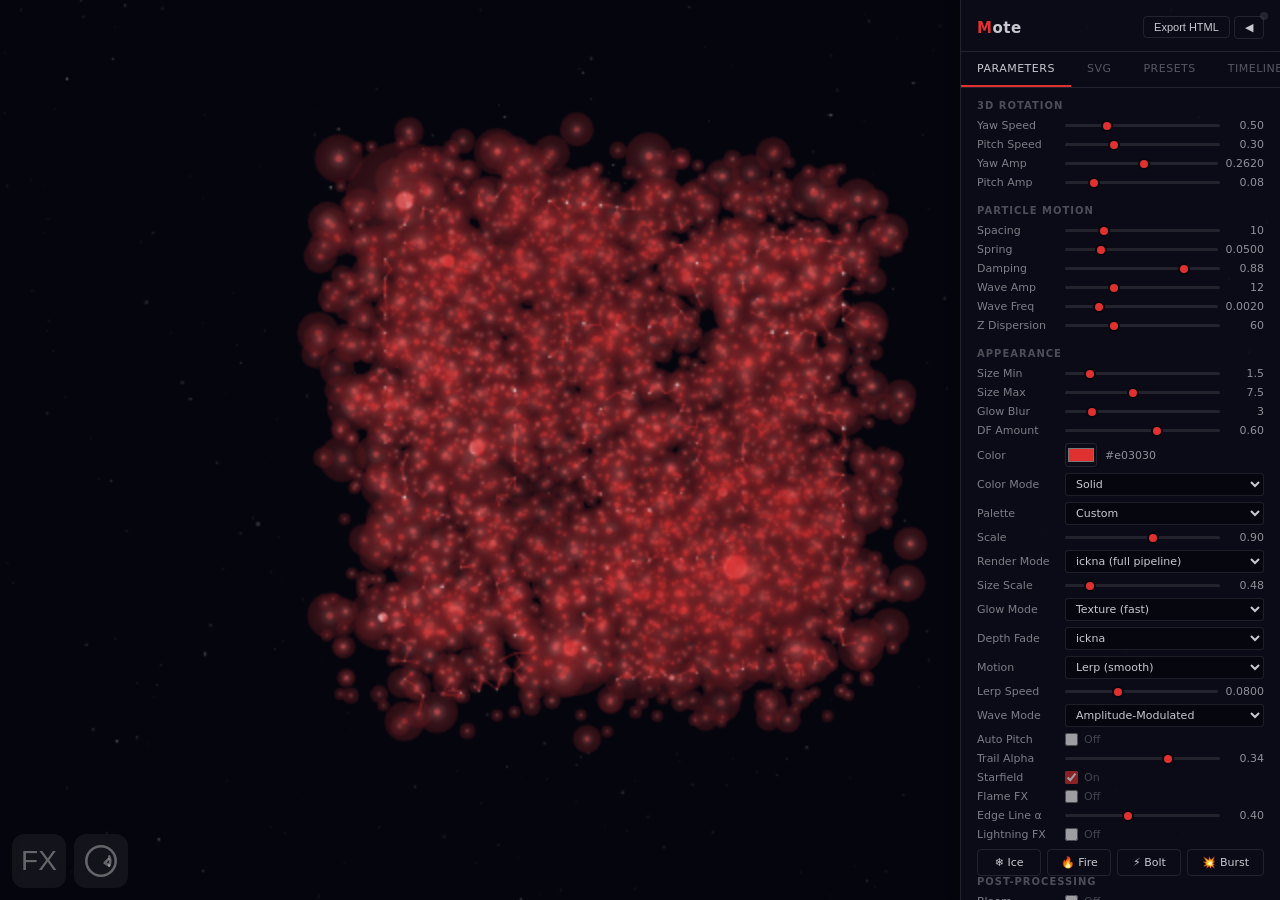
==== commit a726f65f: "feat: 3-color palettes, palette cycling animation, remove velocity - All palettes now have 3 colors " ====
--- a/mote.html
+++ b/mote.html
@@ -241,7 +241,6 @@
                     <option value="gradient-angular">Angular</option>
                     <option value="gradient-wave">Wave</option>
                     <option value="gradient-edge">Edge Distance</option>
-                    <option value="gradient-velocity">Velocity</option>
                     <option value="gradient-y">Y Position</option>
                     <option value="gradient-x">X Position</option>
                     <option value="gradient-random">Random</option>
@@ -258,7 +257,6 @@
                     <option value="monochrome">Monochrome</option>
                   </select>
                 </div>
-                <div class="param-row color-tertiary-row" style="display:none"><label>Color 3</label><input type="color" id="p-colorTertiary"><span class="param-val" id="v-colorTertiary"></span></div>
                 <div class="param-row color-curve-row" style="display:none"><label>Curve</label>
                   <select id="p-colorCurve" style="flex:1;background:var(--bg);color:var(--fg);border:1px solid var(--border);border-radius:3px;padding:3px 6px;font-size:11px;font-family:inherit">
                     <option value="linear">Linear</option>
@@ -281,7 +279,6 @@
                 <div class="param-row color-params-wave" style="display:none"><label>W Freq</label><input type="range" id="p-cp-waveFreq" min="0.1" max="5" step="0.1"><span class="param-val" id="v-cp-waveFreq"></span></div>
                 <div class="param-row color-params-radial" style="display:none"><label>R Stretch</label><input type="range" id="p-cp-radialStretch" min="0.2" max="3" step="0.1"><span class="param-val" id="v-cp-radialStretch"></span></div>
                 <div class="param-row color-params-edge" style="display:none"><label>E Scale</label><input type="range" id="p-cp-edgeScale" min="10" max="200" step="5"><span class="param-val" id="v-cp-edgeScale"></span></div>
-                <div class="param-row color-params-velocity" style="display:none"><label>V Scale</label><input type="range" id="p-cp-velocityScale" min="1" max="10" step="0.5"><span class="param-val" id="v-cp-velocityScale"></span></div>
                 <div class="param-row"><label>Scale</label><input type="range" id="p-scale" min="0.1" max="1.5" step="0.05"><span class="param-val" id="v-scale"></span></div>
                 <div class="param-row"><label>Render Mode</label>
                   <select id="p-renderMode" style="flex:1;background:var(--bg);color:var(--fg);border:1px solid var(--border);border-radius:3px;padding:3px 6px;font-size:11px;font-family:inherit">
@@ -614,7 +611,6 @@
     waveFreq: 1,
     radialStretch: 1,
     edgeScale: 50,
-    velocityScale: 3,
   },
   // Animation
   anim: {},
@@ -658,7 +654,7 @@
 // ═══════════════════════════════════════════════════════════════
 
 const PALETTES = {
-  custom: { name: 'Custom', colors: ['#e03030', '#7b2ff7'] },
+  custom: { name: 'Custom', colors: ['#e03030', '#7b2ff7', '#ff8800'] },
   fire: { name: 'Fire', colors: ['#e03030', '#ff6b35', '#f7c59f'] },
   ocean: { name: 'Ocean', colors: ['#00d4ff', '#0077b6', '#023e8a'] },
   aurora: { name: 'Aurora', colors: ['#00ff87', '#60efff', '#7b2ff7'] },
@@ -691,7 +687,6 @@
     case 'gradient-angular': t = (Math.atan2(pt.py, pt.px) / (Math.PI * 2) + 0.5 + (cp.angularOffset || 0) + anim * spd) % 1; break;
     case 'gradient-wave': t = 0.5 + 0.5 * Math.sin(Math.sqrt(pt.px * pt.px + pt.py * pt.py) * 0.008 * (cp.waveFreq || 1) + pt.phase + anim * spd * 2); break;
     case 'gradient-edge': t = (pt.pt && pt.pt.edgeDist !== undefined) ? Math.min(1, (pt.pt.edgeDist || 0) / (cp.edgeScale || 50)) : 0.5; break;
-    case 'gradient-velocity': t = pt.pt ? Math.min(1, Math.sqrt(((pt.pt.vx||0)*(pt.pt.vx||0) + (pt.pt.vy||0)*(pt.pt.vy||0))) * (cp.velocityScale || 3)) : 0.5; break;
     case 'gradient-y': t = 0.5 - pt.py / (pt.cy ? pt.cy * 2 : 700); break;
     case 'gradient-x': t = 0.5 + pt.px / (pt.cx ? pt.cx * 2 : 1200); break;
     case 'gradient-random': t = (pt.phase / (Math.PI * 2)); break;
@@ -707,7 +702,23 @@
     case 'midpoint': t = t < mid ? (t / mid) * 0.5 : 0.5 + (t - mid) / (1 - mid) * 0.5; break;
   }
   t = Math.max(0, Math.min(1, t));
-  // 3-color lerp if rgb3 provided
+  // Palette cycling animation (non-angular modes)
+  if (p.colorAnimEnabled && p.colorMode !== 'gradient-angular') {
+    var pal = PALETTES[p.palette] || PALETTES.custom;
+    var cols = pal.colors;
+    var phase = (p.colorAnimPhase || 0) * (p.colorAnimSpeed || 0.5) * 0.3;
+    var idx = Math.floor(phase) % cols.length;
+    var nextIdx = (idx + 1) % cols.length;
+    var frac = phase - Math.floor(phase);
+    var c1 = hexToRgb(cols[idx]);
+    var c2 = hexToRgb(cols[nextIdx]);
+    return lerpRgb(c1, c2, frac);
+  }
+  // 3-color lerp: t=0 -> color1, t=0.5 -> color3, t=1 -> color2
+  if (rgb3 && rgb3.r !== undefined) {
+    if (t < 0.5) return lerpRgb(rgb1, rgb3, t * 2);
+    return lerpRgb(rgb3, rgb2, (t - 0.5) * 2);
+  }
   if (rgb2 && rgb2.r !== undefined) {
     return lerpRgb(rgb1, rgb2, t);
   }
@@ -3136,7 +3147,6 @@
     {el:'p-cp-waveFreq', key:'waveFreq'},
     {el:'p-cp-radialStretch', key:'radialStretch'},
     {el:'p-cp-edgeScale', key:'edgeScale'},
-    {el:'p-cp-velocityScale', key:'velocityScale'},
   ];
   for (var si = 0; si < cpSliders.length; si++) {
     var sl = cpSliders[si];
@@ -3172,11 +3182,15 @@
       if (pal && pal.colors.length >= 2) {
         params.color = pal.colors[0];
         params.colorSecondary = pal.colors[1] || pal.colors[0];
+        params.colorTertiary = pal.colors[2] || pal.colors[1] || pal.colors[0];
         params.palette = paletteSelect.value;
         document.getElementById('p-color').value = params.color;
         document.getElementById('v-color').textContent = params.color;
         document.getElementById('p-colorSecondary').value = params.colorSecondary;
         document.getElementById('v-colorSecondary').textContent = params.colorSecondary;
+        var c3i = document.getElementById('p-colorTertiary');
+        var c3v = document.getElementById('v-colorTertiary');
+        if (c3i) { c3i.value = params.colorTertiary; if (c3v) c3v.textContent = params.colorTertiary; }
       }
     });
   }
@@ -3440,12 +3454,10 @@
   var wp = document.querySelector('.color-params-wave');
   var rp = document.querySelector('.color-params-radial');
   var ep = document.querySelector('.color-params-edge');
-  var vp = document.querySelector('.color-params-velocity');
   if (ap) ap.style.display = (mode === 'gradient-angular') ? '' : 'none';
   if (wp) wp.style.display = (mode === 'gradient-wave') ? '' : 'none';
   if (rp) rp.style.display = (mode === 'gradient-position') ? '' : 'none';
   if (ep) ep.style.display = (mode === 'gradient-edge') ? '' : 'none';
-  if (vp) vp.style.display = (mode === 'gradient-velocity') ? '' : 'none';
 }
 
 function updateLineThresholdVisibility(mode) {
@@ -3528,7 +3540,7 @@
   var casv = document.getElementById('v-colorAnimSpeed');
   if (cas) { cas.value = params.colorAnimSpeed; if (casv) casv.textContent = cas.value; }
   // Color params
-  var cpKeys = ['angularOffset','waveFreq','radialStretch','edgeScale','velocityScale'];
+  var cpKeys = ['angularOffset','waveFreq','radialStretch','edgeScale'];
   for (var ci = 0; ci < cpKeys.length; ci++) {
     var k = cpKeys[ci];
     var el = document.getElementById('p-cp-' + k);
@@ -3797,7 +3809,6 @@
     case 'gradient-angular': t = (Math.atan2(pt.py, pt.px) / (Math.PI * 2) + 0.5 + (cp.angularOffset || 0) + anim * spd) % 1; break;
     case 'gradient-wave': t = 0.5 + 0.5 * Math.sin(Math.sqrt(pt.px * pt.px + pt.py * pt.py) * 0.008 * (cp.waveFreq || 1) + pt.phase + anim * spd * 2); break;
     case 'gradient-edge': t = (pt.pt && pt.pt.edgeDist !== undefined) ? Math.min(1, (pt.pt.edgeDist || 0) / (cp.edgeScale || 50)) : 0.5; break;
-    case 'gradient-velocity': t = pt.pt ? Math.min(1, Math.sqrt(((pt.pt.vx||0)*(pt.pt.vx||0) + (pt.pt.vy||0)*(pt.pt.vy||0))) * (cp.velocityScale || 3)) : 0.5; break;
     case 'gradient-y': t = 0.5 - pt.py / (pt.cy ? pt.cy * 2 : 700); break;
     case 'gradient-x': t = 0.5 + pt.px / (pt.cx ? pt.cx * 2 : 1200); break;
     case 'gradient-random': t = (pt.phase / (Math.PI * 2)); break;
@@ -3813,7 +3824,23 @@
     case 'midpoint': t = t < mid ? (t / mid) * 0.5 : 0.5 + (t - mid) / (1 - mid) * 0.5; break;
   }
   t = Math.max(0, Math.min(1, t));
-  // 3-color lerp if rgb3 provided
+  // Palette cycling animation (non-angular modes)
+  if (p.colorAnimEnabled && p.colorMode !== 'gradient-angular') {
+    var pal = PALETTES[p.palette] || PALETTES.custom;
+    var cols = pal.colors;
+    var phase = (p.colorAnimPhase || 0) * (p.colorAnimSpeed || 0.5) * 0.3;
+    var idx = Math.floor(phase) % cols.length;
+    var nextIdx = (idx + 1) % cols.length;
+    var frac = phase - Math.floor(phase);
+    var c1 = hexToRgb(cols[idx]);
+    var c2 = hexToRgb(cols[nextIdx]);
+    return lerpRgb(c1, c2, frac);
+  }
+  // 3-color lerp: t=0 -> color1, t=0.5 -> color3, t=1 -> color2
+  if (rgb3 && rgb3.r !== undefined) {
+    if (t < 0.5) return lerpRgb(rgb1, rgb3, t * 2);
+    return lerpRgb(rgb3, rgb2, (t - 0.5) * 2);
+  }
   if (rgb2 && rgb2.r !== undefined) {
     return lerpRgb(rgb1, rgb2, t);
   }
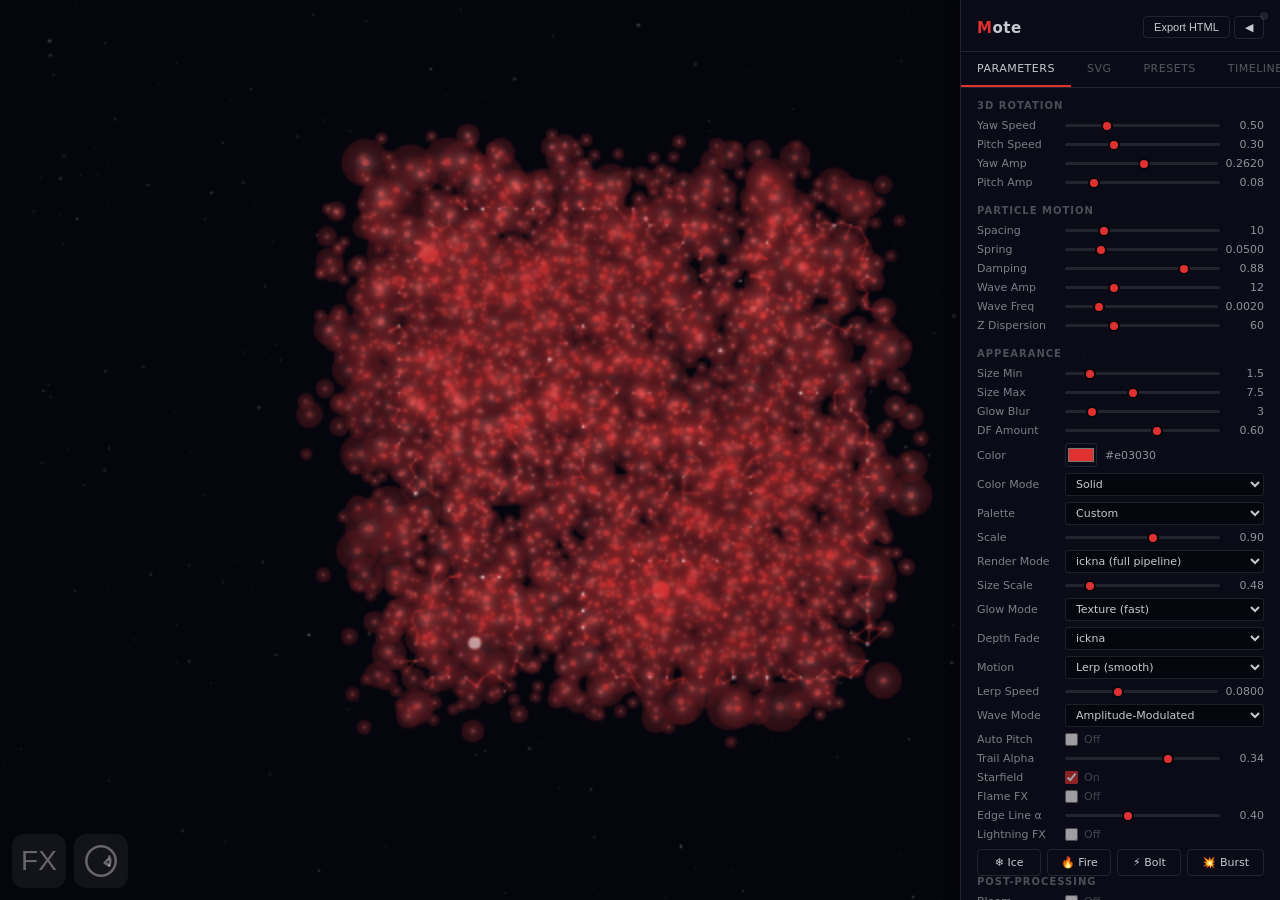
==== commit ffadff40: "fix: Color 3 visible in UI, palette cycling respects mapping mode - Color 3 row restored with color-" ====
--- a/mote.html
+++ b/mote.html
@@ -233,6 +233,7 @@
         <div class="param-row"><label>DF Amount</label><input type="range" id="p-depthFade" min="0" max="1" step="0.05"><span class="param-val" id="v-depthFade"></span></div>
         <div class="param-row"><label>Color</label><input type="color" id="p-color"><span class="param-val" id="v-color"></span></div>
                 <div class="param-row color-secondary-row" style="display:none"><label>Color 2</label><input type="color" id="p-colorSecondary"><span class="param-val" id="v-colorSecondary"></span></div>
+                <div class="param-row color-tertiary-row" style="display:none"><label>Color 3</label><input type="color" id="p-colorTertiary"><span class="param-val" id="v-colorTertiary"></span></div>
                 <div class="param-row"><label>Color Mode</label>
                   <select id="p-colorMode" style="flex:1;background:var(--bg);color:var(--fg);border:1px solid var(--border);border-radius:3px;padding:3px 6px;font-size:11px;font-family:inherit">
                     <option value="solid">Solid</option>
@@ -702,25 +703,27 @@
     case 'midpoint': t = t < mid ? (t / mid) * 0.5 : 0.5 + (t - mid) / (1 - mid) * 0.5; break;
   }
   t = Math.max(0, Math.min(1, t));
-  // Palette cycling animation (non-angular modes)
+  // Palette cycling: override endpoint colors but keep the mapping t value
+  var activeRgb1 = rgb1, activeRgb2 = rgb2, activeRgb3 = rgb3;
   if (p.colorAnimEnabled && p.colorMode !== 'gradient-angular') {
     var pal = PALETTES[p.palette] || PALETTES.custom;
     var cols = pal.colors;
     var phase = (p.colorAnimPhase || 0) * (p.colorAnimSpeed || 0.5) * 0.3;
     var idx = Math.floor(phase) % cols.length;
     var nextIdx = (idx + 1) % cols.length;
+    var nextNextIdx = (idx + 2) % cols.length;
     var frac = phase - Math.floor(phase);
-    var c1 = hexToRgb(cols[idx]);
-    var c2 = hexToRgb(cols[nextIdx]);
-    return lerpRgb(c1, c2, frac);
+    activeRgb1 = hexToRgb(cols[idx]);
+    activeRgb2 = hexToRgb(cols[nextIdx]);
+    activeRgb3 = hexToRgb(cols[nextNextIdx]);
   }
   // 3-color lerp: t=0 -> color1, t=0.5 -> color3, t=1 -> color2
-  if (rgb3 && rgb3.r !== undefined) {
-    if (t < 0.5) return lerpRgb(rgb1, rgb3, t * 2);
-    return lerpRgb(rgb3, rgb2, (t - 0.5) * 2);
-  }
-  if (rgb2 && rgb2.r !== undefined) {
-    return lerpRgb(rgb1, rgb2, t);
+  if (activeRgb3 && activeRgb3.r !== undefined) {
+    if (t < 0.5) return lerpRgb(activeRgb1, activeRgb3, t * 2);
+    return lerpRgb(activeRgb3, activeRgb2, (t - 0.5) * 2);
+  }
+  if (activeRgb2 && activeRgb2.r !== undefined) {
+    return lerpRgb(activeRgb1, activeRgb2, t);
   }
   return p.color;
 }
@@ -3824,25 +3827,27 @@
     case 'midpoint': t = t < mid ? (t / mid) * 0.5 : 0.5 + (t - mid) / (1 - mid) * 0.5; break;
   }
   t = Math.max(0, Math.min(1, t));
-  // Palette cycling animation (non-angular modes)
+  // Palette cycling: override endpoint colors but keep the mapping t value
+  var activeRgb1 = rgb1, activeRgb2 = rgb2, activeRgb3 = rgb3;
   if (p.colorAnimEnabled && p.colorMode !== 'gradient-angular') {
     var pal = PALETTES[p.palette] || PALETTES.custom;
     var cols = pal.colors;
     var phase = (p.colorAnimPhase || 0) * (p.colorAnimSpeed || 0.5) * 0.3;
     var idx = Math.floor(phase) % cols.length;
     var nextIdx = (idx + 1) % cols.length;
+    var nextNextIdx = (idx + 2) % cols.length;
     var frac = phase - Math.floor(phase);
-    var c1 = hexToRgb(cols[idx]);
-    var c2 = hexToRgb(cols[nextIdx]);
-    return lerpRgb(c1, c2, frac);
+    activeRgb1 = hexToRgb(cols[idx]);
+    activeRgb2 = hexToRgb(cols[nextIdx]);
+    activeRgb3 = hexToRgb(cols[nextNextIdx]);
   }
   // 3-color lerp: t=0 -> color1, t=0.5 -> color3, t=1 -> color2
-  if (rgb3 && rgb3.r !== undefined) {
-    if (t < 0.5) return lerpRgb(rgb1, rgb3, t * 2);
-    return lerpRgb(rgb3, rgb2, (t - 0.5) * 2);
-  }
-  if (rgb2 && rgb2.r !== undefined) {
-    return lerpRgb(rgb1, rgb2, t);
+  if (activeRgb3 && activeRgb3.r !== undefined) {
+    if (t < 0.5) return lerpRgb(activeRgb1, activeRgb3, t * 2);
+    return lerpRgb(activeRgb3, activeRgb2, (t - 0.5) * 2);
+  }
+  if (activeRgb2 && activeRgb2.r !== undefined) {
+    return lerpRgb(activeRgb1, activeRgb2, t);
   }
   return p.color;
 }
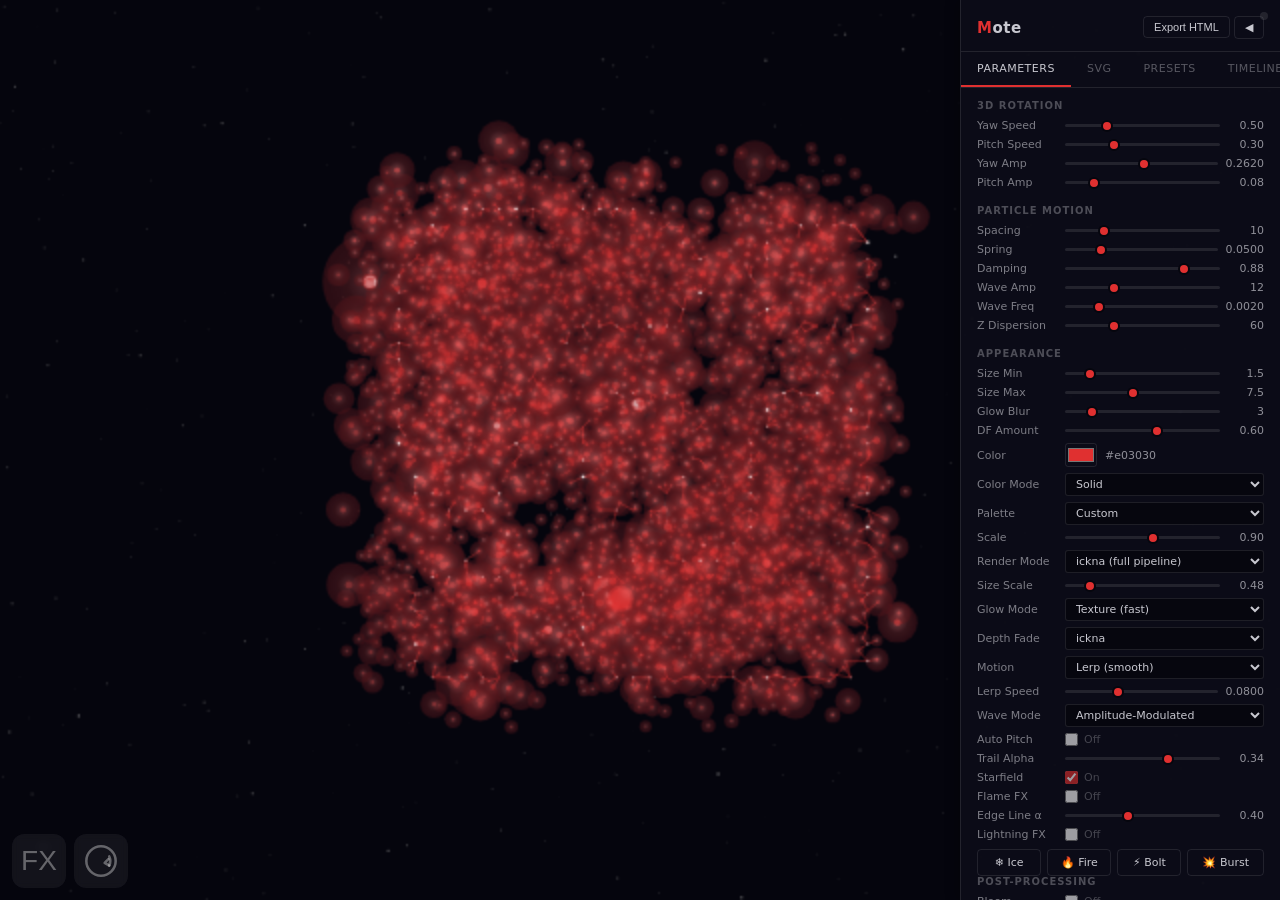
==== commit 364a4ba8: "fix: smooth palette cycling - continuous interpolation through all colors Replaced discrete color cy" ====
--- a/mote.html
+++ b/mote.html
@@ -703,27 +703,28 @@
     case 'midpoint': t = t < mid ? (t / mid) * 0.5 : 0.5 + (t - mid) / (1 - mid) * 0.5; break;
   }
   t = Math.max(0, Math.min(1, t));
-  // Palette cycling: override endpoint colors but keep the mapping t value
-  var activeRgb1 = rgb1, activeRgb2 = rgb2, activeRgb3 = rgb3;
+  // Palette cycling: shift t through the palette as a continuous gradient
   if (p.colorAnimEnabled && p.colorMode !== 'gradient-angular') {
     var pal = PALETTES[p.palette] || PALETTES.custom;
     var cols = pal.colors;
-    var phase = (p.colorAnimPhase || 0) * (p.colorAnimSpeed || 0.5) * 0.3;
-    var idx = Math.floor(phase) % cols.length;
-    var nextIdx = (idx + 1) % cols.length;
-    var nextNextIdx = (idx + 2) % cols.length;
-    var frac = phase - Math.floor(phase);
-    activeRgb1 = hexToRgb(cols[idx]);
-    activeRgb2 = hexToRgb(cols[nextIdx]);
-    activeRgb3 = hexToRgb(cols[nextNextIdx]);
-  }
-  // 3-color lerp: t=0 -> color1, t=0.5 -> color3, t=1 -> color2
-  if (activeRgb3 && activeRgb3.r !== undefined) {
-    if (t < 0.5) return lerpRgb(activeRgb1, activeRgb3, t * 2);
-    return lerpRgb(activeRgb3, activeRgb2, (t - 0.5) * 2);
-  }
-  if (activeRgb2 && activeRgb2.r !== undefined) {
-    return lerpRgb(activeRgb1, activeRgb2, t);
+    var n = cols.length;
+    if (n >= 2) {
+      var phase = (p.colorAnimPhase || 0) * (p.colorAnimSpeed || 0.5) * 0.2;
+      // Continuous position through the palette: t shifted by phase
+      var pos = ((t + phase) % 1) * n;
+      var idx = Math.floor(pos) % n;
+      var nextIdx = (idx + 1) % n;
+      var frac = pos - Math.floor(pos);
+      return lerpRgb(hexToRgb(cols[idx]), hexToRgb(cols[nextIdx]), frac);
+    }
+  }
+  // Static 3-color lerp (no animation): t=0 -> color1, t=0.5 -> color3, t=1 -> color2
+  if (rgb3 && rgb3.r !== undefined) {
+    if (t < 0.5) return lerpRgb(rgb1, rgb3, t * 2);
+    return lerpRgb(rgb3, rgb2, (t - 0.5) * 2);
+  }
+  if (rgb2 && rgb2.r !== undefined) {
+    return lerpRgb(rgb1, rgb2, t);
   }
   return p.color;
 }
@@ -3827,27 +3828,28 @@
     case 'midpoint': t = t < mid ? (t / mid) * 0.5 : 0.5 + (t - mid) / (1 - mid) * 0.5; break;
   }
   t = Math.max(0, Math.min(1, t));
-  // Palette cycling: override endpoint colors but keep the mapping t value
-  var activeRgb1 = rgb1, activeRgb2 = rgb2, activeRgb3 = rgb3;
+  // Palette cycling: shift t through the palette as a continuous gradient
   if (p.colorAnimEnabled && p.colorMode !== 'gradient-angular') {
     var pal = PALETTES[p.palette] || PALETTES.custom;
     var cols = pal.colors;
-    var phase = (p.colorAnimPhase || 0) * (p.colorAnimSpeed || 0.5) * 0.3;
-    var idx = Math.floor(phase) % cols.length;
-    var nextIdx = (idx + 1) % cols.length;
-    var nextNextIdx = (idx + 2) % cols.length;
-    var frac = phase - Math.floor(phase);
-    activeRgb1 = hexToRgb(cols[idx]);
-    activeRgb2 = hexToRgb(cols[nextIdx]);
-    activeRgb3 = hexToRgb(cols[nextNextIdx]);
-  }
-  // 3-color lerp: t=0 -> color1, t=0.5 -> color3, t=1 -> color2
-  if (activeRgb3 && activeRgb3.r !== undefined) {
-    if (t < 0.5) return lerpRgb(activeRgb1, activeRgb3, t * 2);
-    return lerpRgb(activeRgb3, activeRgb2, (t - 0.5) * 2);
-  }
-  if (activeRgb2 && activeRgb2.r !== undefined) {
-    return lerpRgb(activeRgb1, activeRgb2, t);
+    var n = cols.length;
+    if (n >= 2) {
+      var phase = (p.colorAnimPhase || 0) * (p.colorAnimSpeed || 0.5) * 0.2;
+      // Continuous position through the palette: t shifted by phase
+      var pos = ((t + phase) % 1) * n;
+      var idx = Math.floor(pos) % n;
+      var nextIdx = (idx + 1) % n;
+      var frac = pos - Math.floor(pos);
+      return lerpRgb(hexToRgb(cols[idx]), hexToRgb(cols[nextIdx]), frac);
+    }
+  }
+  // Static 3-color lerp (no animation): t=0 -> color1, t=0.5 -> color3, t=1 -> color2
+  if (rgb3 && rgb3.r !== undefined) {
+    if (t < 0.5) return lerpRgb(rgb1, rgb3, t * 2);
+    return lerpRgb(rgb3, rgb2, (t - 0.5) * 2);
+  }
+  if (rgb2 && rgb2.r !== undefined) {
+    return lerpRgb(rgb1, rgb2, t);
   }
   return p.color;
 }
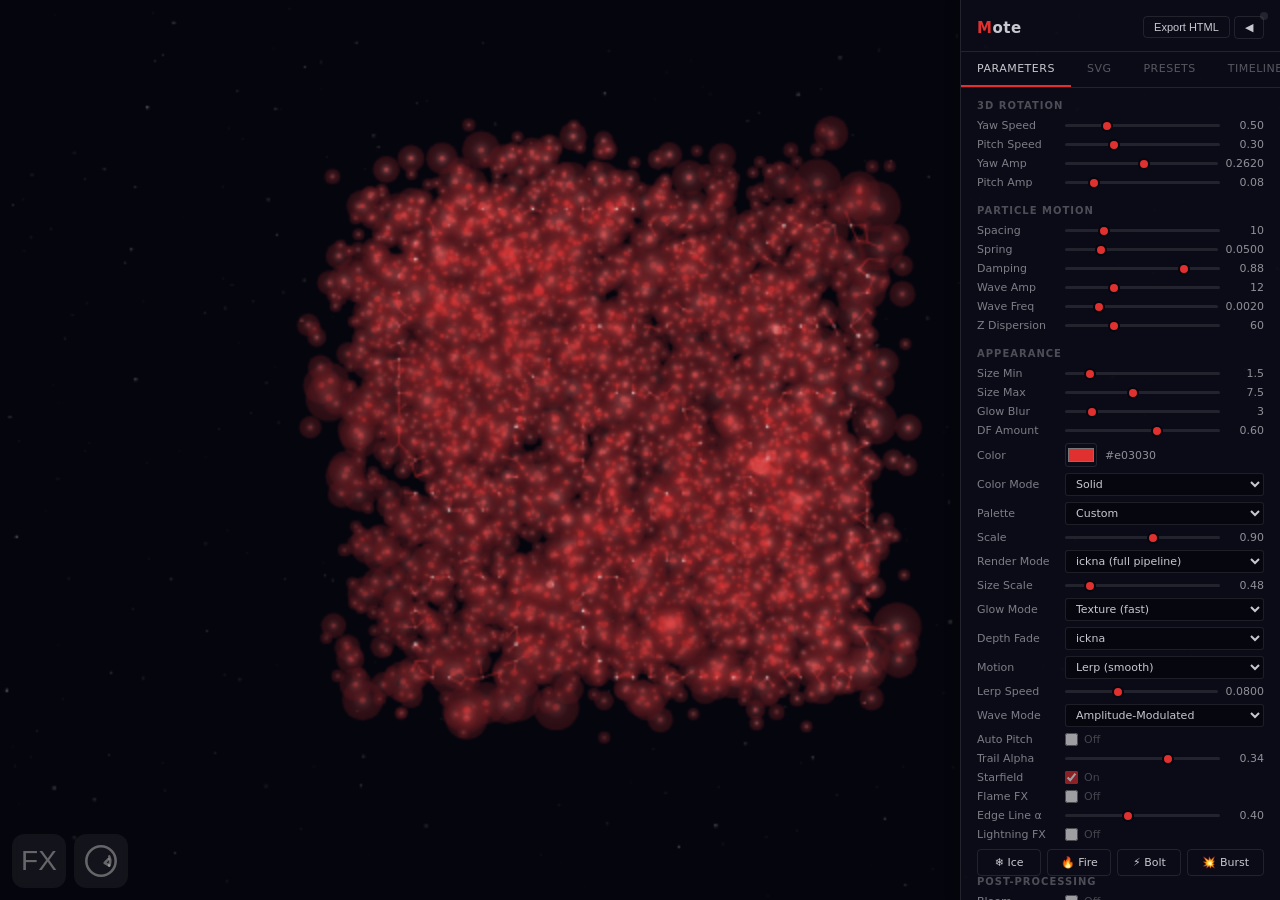
==== commit 1f4b3b2e: "fix: hueShift extracted from getParticleColor to top-level scope hueShift was nested inside getParti" ====
--- a/mote.html
+++ b/mote.html
@@ -673,10 +673,10 @@
   return `rgb(${Math.round(rgb1.r + (rgb2.r - rgb1.r) * t2)},${Math.round(rgb1.g + (rgb2.g - rgb1.g) * t2)},${Math.round(rgb1.b + (rgb2.b - rgb1.b) * t2)})`;
 }
 
-function getParticleColor(pt, p, rgb1, rgb2, rgb3) {
-
 // HSL color cycling
 function hueShift(hex,delta){const r=parseInt(hex.slice(1,3),16)/255,g=parseInt(hex.slice(3,5),16)/255,b=parseInt(hex.slice(5,7),16)/255;const mx=Math.max(r,g,b),mn=Math.min(r,g,b);let h=0,s,l=(mx+mn)/2;if(mx!==mn){const d=mx-mn;s=l>.5?d/(2-mx-mn):d/(mx+mn);h=mx===r?((g-b)/d+(g<b?6:0))/6:mx===g?((b-r)/d+2)/6:((r-g)/d+4)/6;}h=(h+delta)%1;if(h<0)h+=1;const h2r=(p,q,t)=>{if(t<0)t+=1;if(t>1)t-=1;return t<1/6?p+(q-p)*6*t:t<1/2?q:t<2/3?p+(q-p)*(2/3-t)*6:p;};const q=l<.5?l*(1+s):l+s-l*s,p2=2*l-q,nr=Math.round(h2r(p2,q,h+1/3)*255),ng=Math.round(h2r(p2,q,h)*255),nb=Math.round(h2r(p2,q,h-1/3)*255);return"#"+[nr,ng,nb].map(v=>Math.max(0,Math.min(255,v)).toString(16).padStart(2,"0")).join("");}
+
+function getParticleColor(pt, p, rgb1, rgb2, rgb3) {
   if (p.colorMode === 'solid') return p.color;
   var cp = p.colorParams || {};
   var anim = p.colorAnimEnabled ? (p.colorAnimPhase || 0) : 0;
